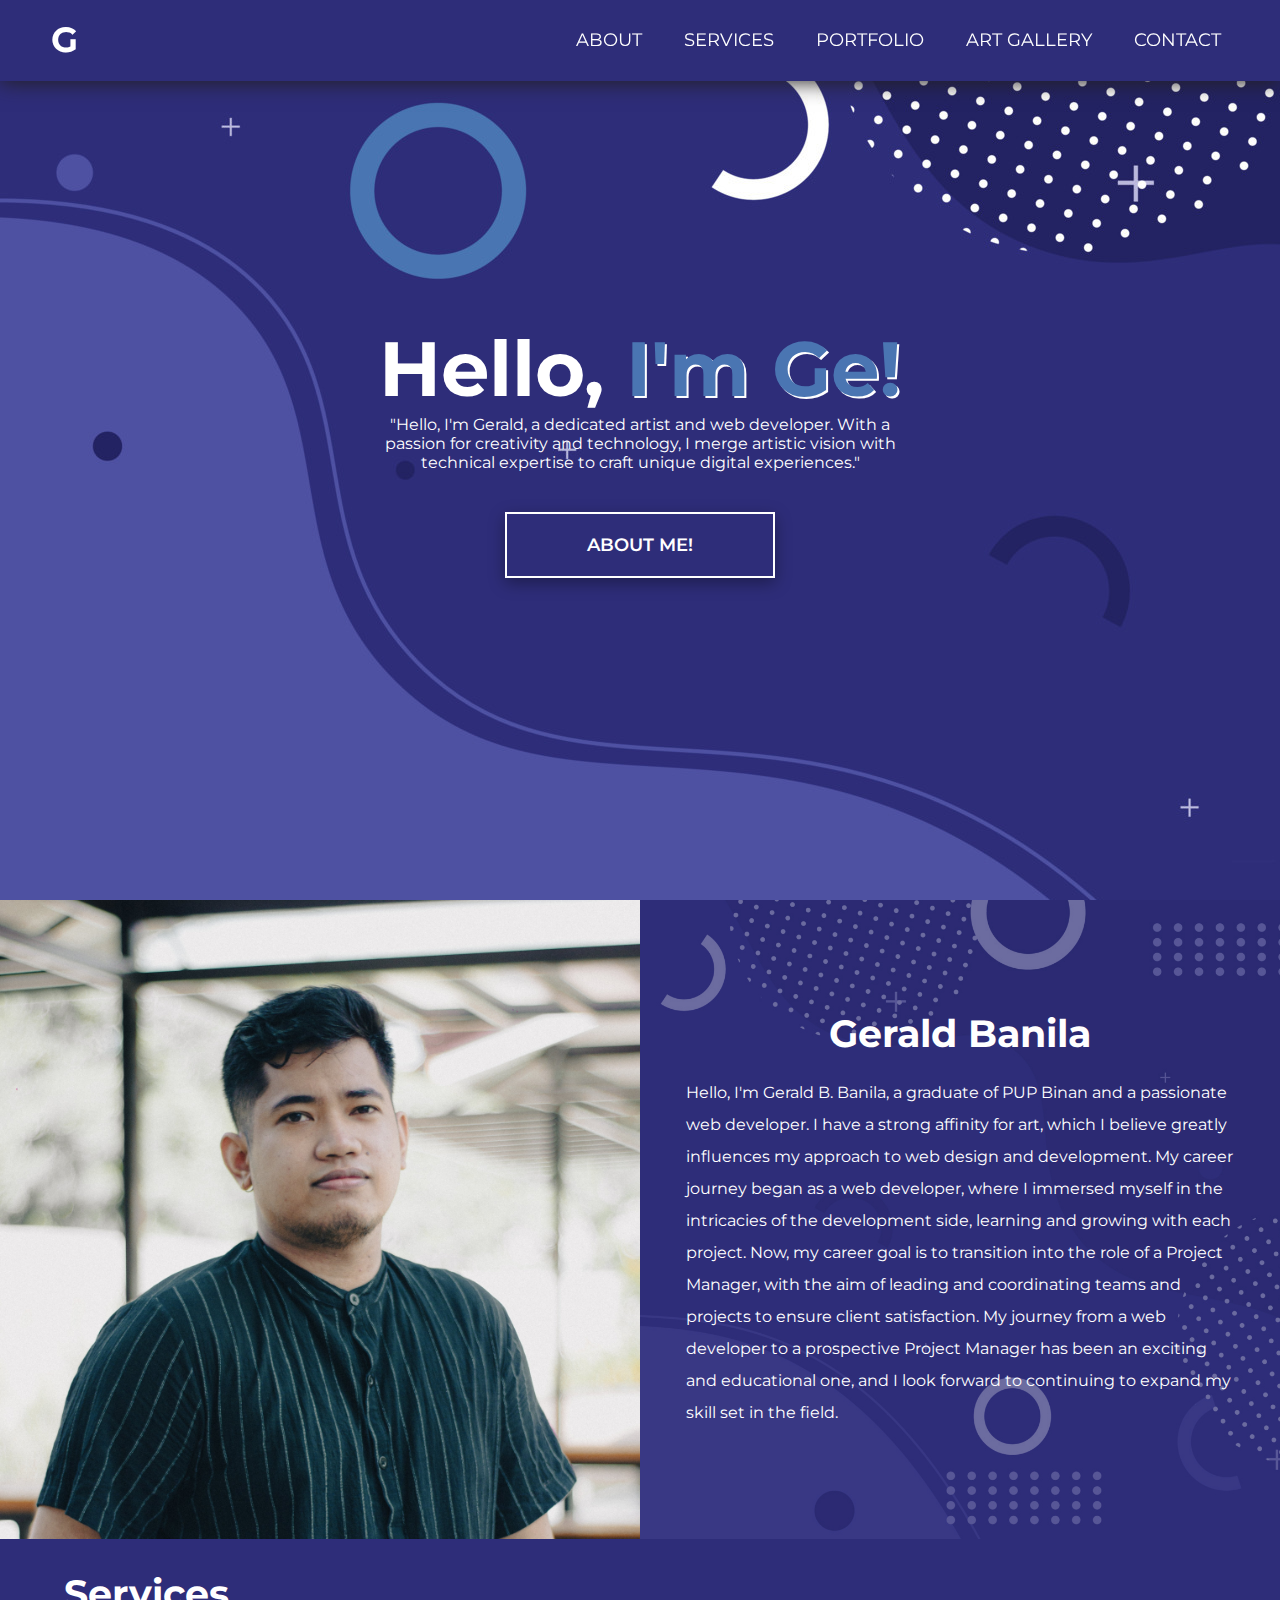
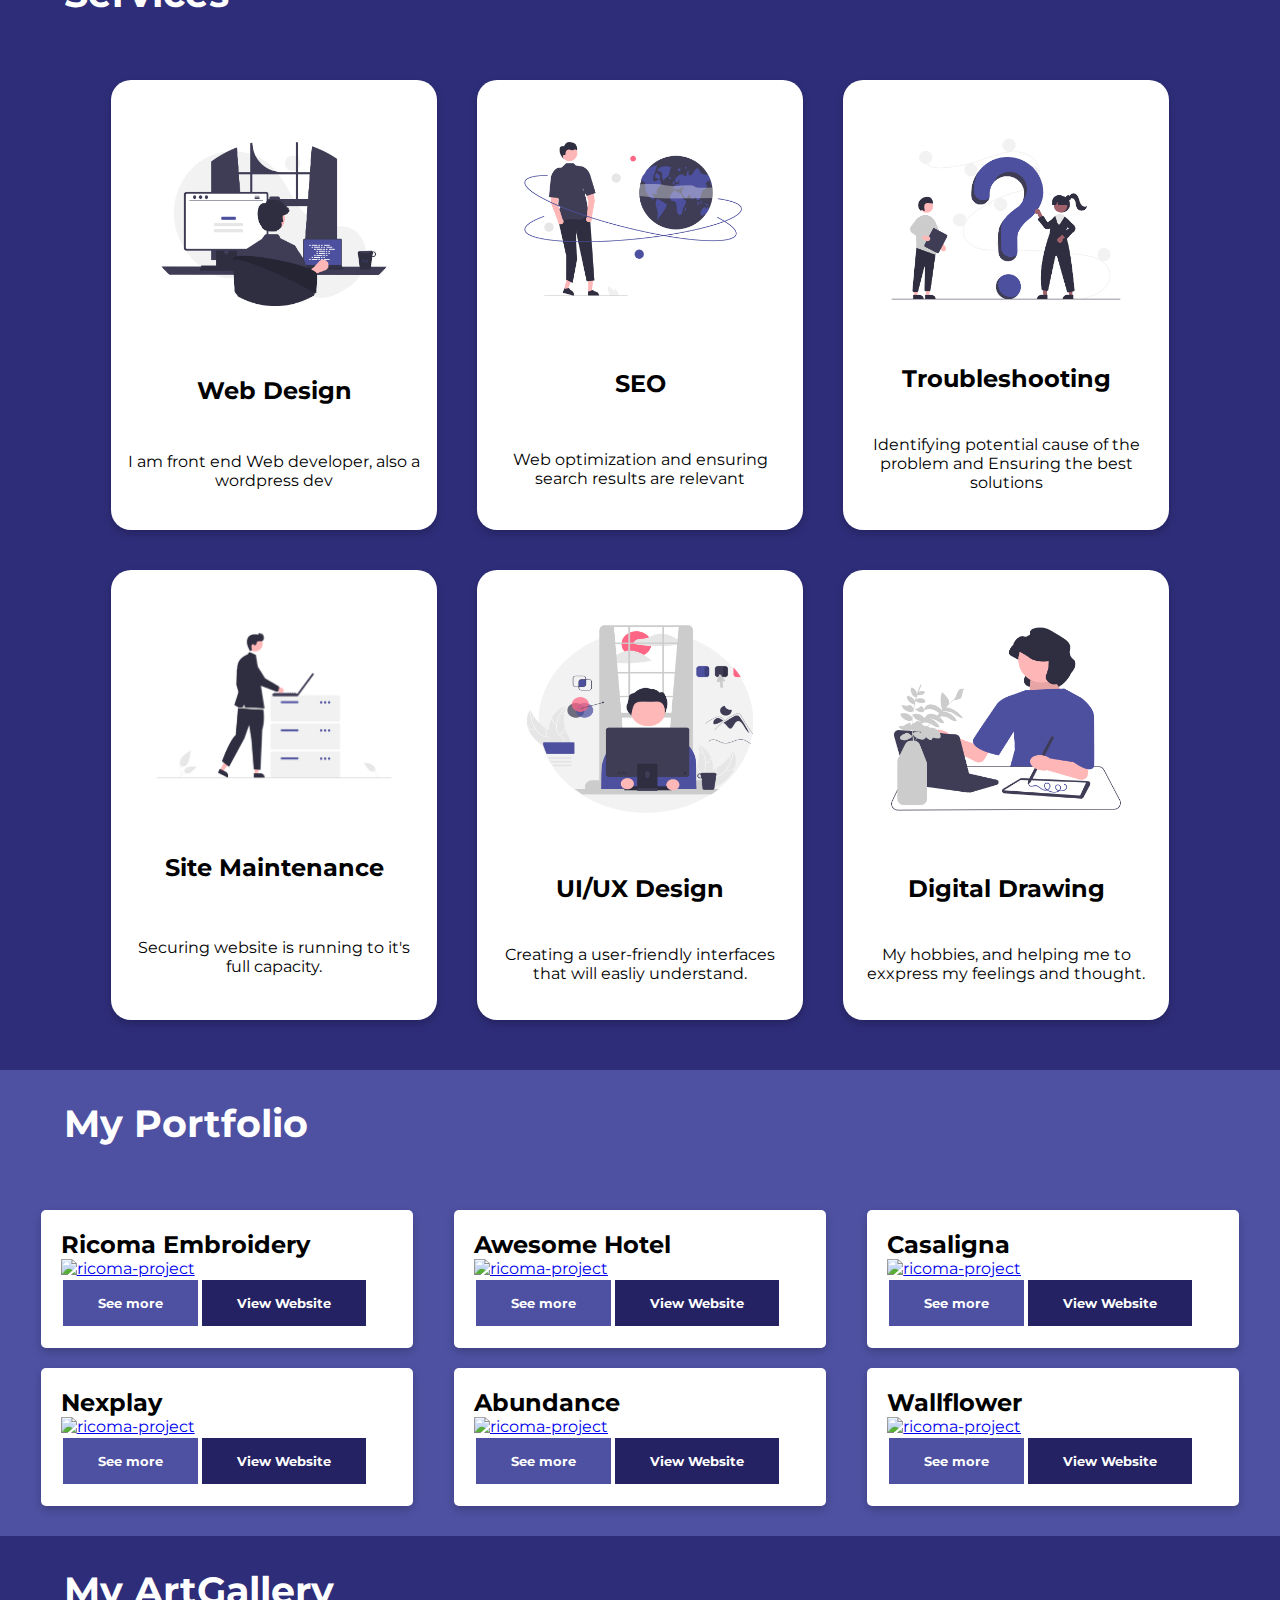
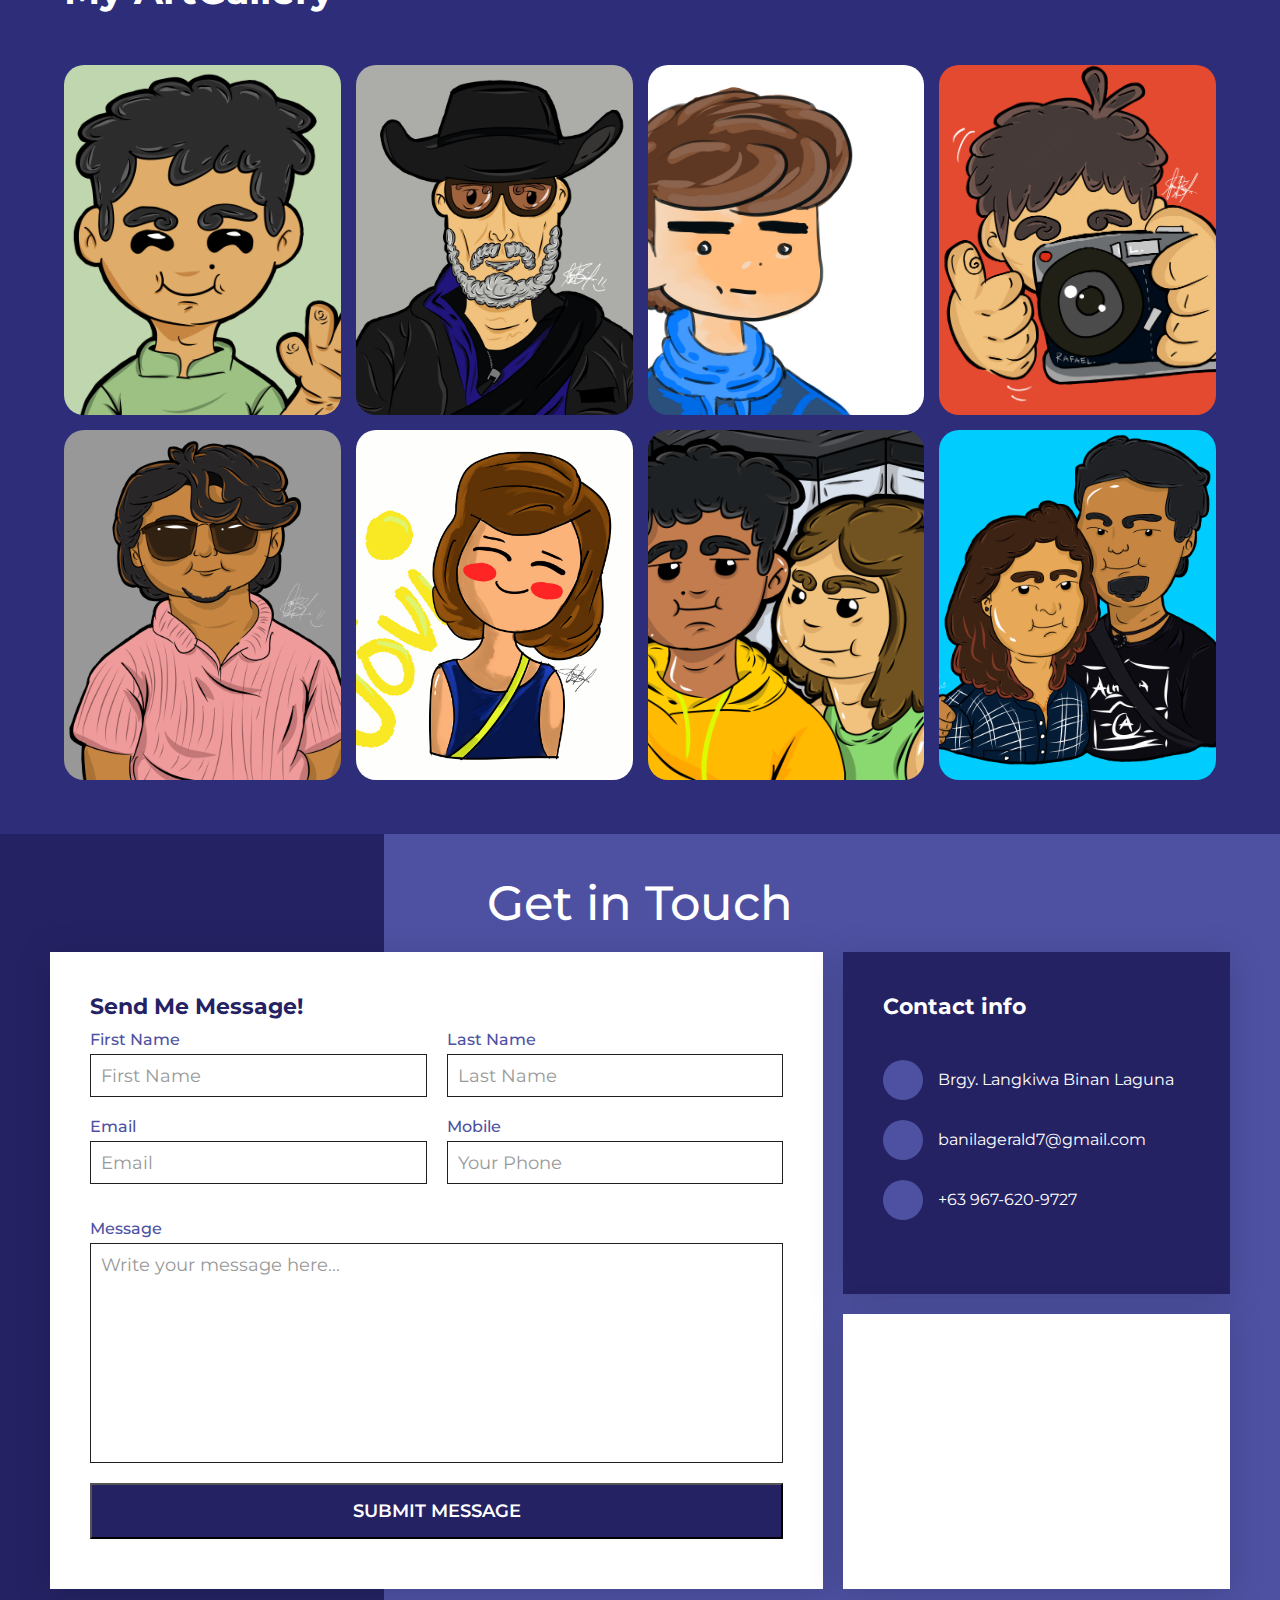
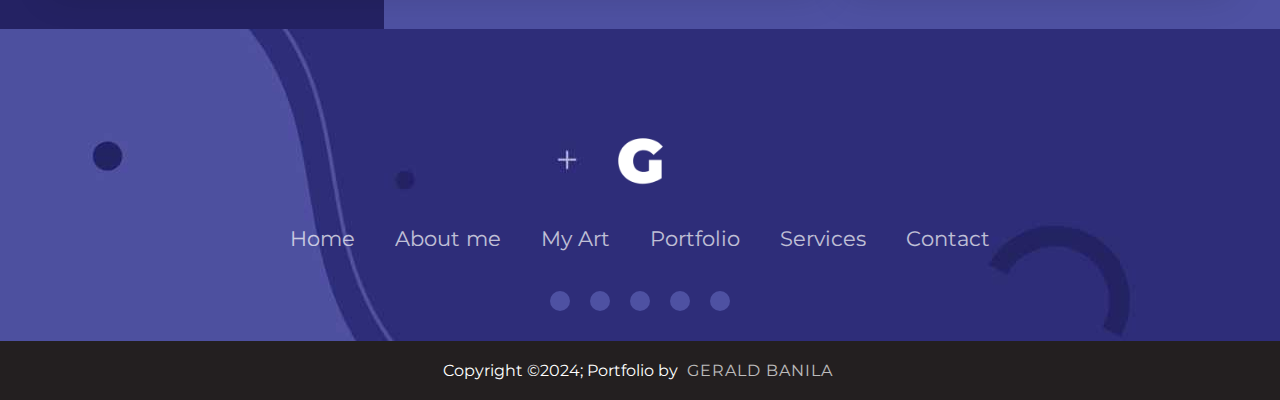
==== index.html @ 966d72ac "Add files via upload" ====
<!DOCTYPE html>
<html lang="en">
<head>
    <meta charset="UTF-8">
    <meta name="viewport" content="width=device-width, initial-scale=1.0">
    <title>GeraldBanila</title>
    <link rel="stylesheet" href="style.css" type="text/css">
    <link rel="icon" href="img/fav-logo.png" type="image/png">
    <link rel="stylesheet" href="https://cdnjs.cloudflare.com/ajax/libs/font-awesome/6.4.2/css/all.min.css" integrity="sha512-z3gLpd7yknf1YoNbCzqRKc4qyor8gaKU1qmn+CShxbuBusANI9QpRohGBreCFkKxLhei6S9CQXFEbbKuqLg0DA==" crossorigin="anonymous" referrerpolicy="no-referrer" />
    <link rel="stylesheet" type="text/css" href="https://cdnjs.cloudflare.com/ajax/libs/slick-carousel/1.8.1/slick.css">
    <script src="https://code.jquery.com/jquery-3.7.0.js"></script>
    <script type="text/javascript" src="https://cdnjs.cloudflare.com/ajax/libs/slick-carousel/1.8.1/slick.min.js"></script>
    <script>
        $(document).ready(function(){
            $('#icon').click(function(){
                $('ul').toggleClass('show');
            });
        });


        $(document).ready(function(){
        $("#linknav a").on("click", function(){
            $("#linknav").toggleClass('show');
            });
        });

    </script>
</head>
<body>
    <script src="script.js"></script> 
    <div class="container">
<!-- Navbar-Section -->

        <!-- <div class="header">
            <a href="index.html" class="logo"><img src="img/loGo-fff.png" alt="G logo"></a>

            <nav class="navbar">
                <a href="#homelink">About</a>
                <a href="#service">Services</a>
                <a href="#myportfolio">Portfolio</a>
                <a href="#artgallery">Art Gallery</a>
                <a href="#contact">Contact</a>
            </nav>
        </div> -->

        <div id="navheaders">
            <nav>
                <label class="logo"> <a href="index.html">G</a></label>

                <ul id="linknav" class="navlink">
                    <li><a class="active" href="#homelink">About</a></li>
                    <li><a href="#service">Services</a></li>
                    <li><a href="#myportfolio">Portfolio</a></li>
                    <li><a href="#artgallery">Art Gallery</a></li>
                    <li><a href="#contact">Contact</a></li>
                </ul>
                <label id="icon">
                    <i class="fas fa-bars"></i>
                </label>
            </nav>
        </div>

<!-- End-Navbar-Section -->

<!-- First-Banner-Section -->
        <div class="sectionhead">
            <h1> Hello, <span style="color: #4a75b2; text-shadow: 2px 2px #ffffff;">I'm Ge!</span></h1>
                    <p>"Hello, I'm Gerald, a dedicated artist and web developer. With a passion for creativity and technology, I merge artistic vision with technical expertise to craft unique digital experiences."</p>
                    
                    <div class="sectionhead-btnsec">
                        <a href="#homelink">
                            <button class="artgal-btn">About Me!</button>
                        </a>
                    </div>
        </div>
<!-- End-Frist-Banner -->

<!-- Second-Banner-About-Me -->

        <div id="homelink" class="secondhead">
            <div class="secondheadpic">
                <img src="img/IMG_2000.jpg" alt="Gerald Pogi" class="hover-image">
            </div>
            <div class="secondheadtext">
                <h2>Gerald Banila</h2>
                <p>Hello, I'm Gerald B. Banila, a graduate of PUP Binan and a passionate web developer. I have a strong affinity for art, which I believe greatly influences my approach to web design and development. My career journey began as a web developer, where I immersed myself in the intricacies of the development side, learning and growing with each project. Now, my career goal is to transition into the role of a Project Manager, with the aim of leading and coordinating teams and projects to ensure client satisfaction. My journey from a web developer to a prospective Project Manager has been an exciting and educational one, and I look forward to continuing to expand my skill set in the field.</p>
            </div>
        </div>

<!-- End-Second-Banner-About-Me -->

<!-- Services-Section -->

<div id="service" class="serv-sec">
    <div class="serv-text">
        <h2>Services</h2>
    </div>
</div>

<div class="service-section">

    <div class="service-row">

        <div class="service-column">
            <div class="service-card">
                <img src="img/webdev.png" alt="">
                <h2>Web Design</h2>
                <p>I am front end Web developer, also a wordpress dev</p>
            </div>
        </div>

        <div class="service-column">
            <div class="service-card">
                <img src="img/SEO.png" alt="">
                <h2>SEO</h2>
                <p>Web optimization and ensuring search results are relevant</p>
            </div>
        </div>

        <div class="service-column">
            <div class="service-card">
                <img src="img/trbsht.png" alt="">
                <h2>Troubleshooting</h2>
                <p>Identifying potential cause of the problem and Ensuring the best solutions</p>
            </div>
        </div>


        <div class="service-column">
            <div class="service-card">
                <img src="img/maintenance.png" alt="">
                <h2>Site Maintenance</h2>
                <p>Securing website is running to it's full capacity.</p>
            </div>
        </div>

        <div class="service-column">
            <div class="service-card">
                <img src="img/UI.jpg" alt="">
                <h2>UI/UX Design</h2>
                <p>Creating a user-friendly interfaces that will easliy understand.</p>
            </div>
        </div>

        <div class="service-column">
            <div class="service-card">
                <img src="img/draw.png" alt="">
                <h2>Digital Drawing</h2>
                <p>My hobbies, and helping me to exxpress my feelings and thought.</p>
            </div>
        </div>


    </div>

    <!-- <div class="service-row">

        <div class="service-column">
            <div class="service-card">
                <img src="img/maintenance.png" alt="">
                <h2>Site Maintenance</h2>
                <p>Lorem ipsum dolor sit amet.</p>
            </div>
        </div>

        <div class="service-column">
            <div class="service-card">
                <img src="img/UI.jpg" alt="">
                <h2>UI/UX Design</h2>
                <p>Lorem ipsum dolor sit amet.</p>
            </div>
        </div>

        <div class="service-column">
            <div class="service-card">
                <img src="img/draw.png" alt="">
                <h2>Digital Drawing</h2>
                <p>Lorem ipsum dolor sit amet.</p>
            </div>
        </div>

    </div> -->

</div>

<!-- End-Services-Section -->

        <div class="portf-sec">
            <div id="myportfolio" class="portf-text" style="margin-bottom: 20px;">
                <h2>My Portfolio</h2>
            </div>
            <!-- <div class="artgal-btnsec">
                <a href="project.html">
                    <button class="artgal-btn" >See more</button>
                </a>
            </div> -->
        </div>

        <div class="port-container">
            <div class="portfolio-item">
                <h2>Ricoma Embroidery</h2>
                <p>Ricoma Embroidery Philippines offers high-quality embroidery machines for businesses and individuals. They provide comprehensive training and excellent customer support, making it easy for users to start and excel in embroidery. Their products are designed to be user-friendly and affordable, ensuring superior results.</p>
    
                    <div class="project-page">
                        <div class="col-proj">
                            <a href="https://ricomaembroidery.com.ph/" target="_blank">
                                <img src="img/ricoma.png" alt="ricoma-project">
                            </a>
                        </div>
                        <div class="col-text">
                            <div class="portfolio-icon">
                                <i class="fa-brands fa-wordpress"><span> :Wordpress CMS</span></i>
                                <i class="fa-regular fa-file-code"><span> :Divi Builder</span></i>
                                <i class="fa-solid fa-laptop-code"><span style="font-weight: normal;"> :PHP </span></i>
                                <i class="fa-regular fa-calendar"><span> :2023</span></i>
                                <i class="fa-regular fa-building"><span> :Carl Ocab Digital Marketing</span></i>
                            </div>
    
                            <div class="prj-section">
                                <button class="prtf-btn" >See more</button>
                                <a href="https://ricomaembroidery.com.ph/" target="_blank"><button class="prtf-btn vw-web" >View Website</button></a>
                            </div>
    
                        </div>
                    </div>
            </div>
    
            <div class="popup" id="popup">
                <div class="popup-content">
                    <span class="close-popup" id="close-popup">&times;</span>
                    <h2 id="popup-title"></h2>
                    <p id="popup-description"></p>
                    <div id="popup-icons" class="portfolio-icon"></div>
                </div>
            </div>
    
            <div class="portfolio-item">
                <h2>Awesome Hotel</h2>
                <p>Awesome Hotel is a 4-star beachfront resort in San Juan, La Union. It offers modern accommodations, stunning ocean views, and world-class amenities. Guests can enjoy a range of activities including beach volleyball, in-room massages, and dining at the hotel's restaurant and cafe. With exceptional customer service, clean facilities, and a relaxing atmosphere, it is perfect for romantic getaways, family vacations, and solo retreats.</p>
    
                <div class="project-page">
                    <div class="col-proj">
                        <a href="https://awesomehotel.com/" target="_blank">
                            <img src="img/Awesome.png" alt="ricoma-project">
                        </a>
                    </div>
                    <div class="col-text">
                        <div class="portfolio-icon">
                            <i class="fa-brands fa-wordpress"><span> :Wordpress CMS</span></i>
                            <i class="fa-regular fa-file-code"><span> :Divi Builder</span></i>
                            <i class="fa-solid fa-laptop-code"><span style="font-weight: normal;"> :PHP </span></i>
                            <i class="fa-regular fa-calendar"><span> :2023</span></i>
                            <i class="fa-regular fa-building"><span> :Carl Ocab Digital Marketing</span></i>
                        </div>
    
                        <div class="prj-section">
                            <button class="prtf-btn" >See more</button>
                            <a href="https://awesomehotel.com/" target="_blank"><button class="prtf-btn vw-web" >View Website</button></a>
                        </div>
    
                    </div>
                </div>
    
            </div>
    
            <div class="portfolio-item">
                <h2>Casaligna</h2>
                <p>Casa Ligna is an online furniture store that offers a curated selection of high-quality, handcrafted furniture pieces. The company focuses on exceptional craftsmanship and design, providing customers with beautifully designed items that enhance any living space.</p>
    
                <div class="project-page">
                    <div class="col-proj">
                        <a href="https://casaligna.com/" target="_blank">
                            <img src="img/casa.png" alt="ricoma-project">
                        </a>
                    </div>
                    <div class="col-text">
                        <div class="portfolio-icon">
                            <i class="fa-brands fa-wordpress"><span> :Wordpress CMS</span></i>
                            <i class="fa-regular fa-file-code"><span> :Divi Builder</span></i>
                            <i class="fa-solid fa-laptop-code"><span style="font-weight: normal;"> :PHP </span></i>
                            <i class="fa-regular fa-calendar"><span> :2023</span></i>
                            <i class="fa-regular fa-building"><span> :Carl Ocab Digital Marketing</span></i>
                        </div>
    
                        <div class="prj-section">
                            <button class="prtf-btn" >See more</button>
                            <a href="https://casaligna.com/" target="_blank"><button class="prtf-btn vw-web" >View Website</button></a>
                        </div>
    
                    </div>
                </div>
    
            </div>
    
            <div class="portfolio-item">
                <h2>Nexplay</h2>
                <p>Nexplay is a leading entertainment company specializing in influencer marketing, content creation, and esports. The platform connects brands with top-tier esports teams and gaming influencers to create engaging and innovative marketing campaigns. Nexplay offers a variety of solutions, including managed influencer marketing, a tech-driven influencer platform called Kol-lab, esports management, and content production services.</p>
    
                <div class="project-page">
                    <div class="col-proj">
                        <a href="https://nexplay.gg/" target="_blank">
                            <img src="img/nexplay.png" alt="ricoma-project">
                        </a>
                    </div>
                    <div class="col-text">
                        <div class="portfolio-icon">
                            <i class="fa-brands fa-wordpress"><span> :Wordpress CMS</span></i>
                            <i class="fa-regular fa-file-code"><span> :Divi Builder</span></i>
                            <i class="fa-solid fa-laptop-code"><span style="font-weight: normal;"> :PHP </span></i>
                            <i class="fa-regular fa-calendar"><span> :2023</span></i>
                            <i class="fa-regular fa-building"><span> :Carl Ocab Digital Marketing</span></i>
                        </div>
    
                        <div class="prj-section">
                            <button class="prtf-btn" >See more</button>
                            <a href="https://nexplay.gg/" target="_blank"><button class="prtf-btn vw-web" >View Website</button></a>
                        </div>
    
                    </div>
                </div>
    
            </div>
    
            <div class="portfolio-item">
                <h2>Abundance</h2>
                <p>Abundance NZ is a financial consulting website that helps individuals discover their deeper motivations and align their financial goals accordingly. The site offers various programs and personalized consultations to elevate financial success by uncovering each client's unique purpose. They provide tools and strategies for personal finance, goal planning, and accountability to foster long-term financial health and empowerment.</p>
    
                <div class="project-page">
                    <div class="col-proj">
                        <a href="https://abundancenz.co/" target="_blank">
                            <img src="img/Abundance.png" alt="ricoma-project">
                        </a>
                    </div>
                    <div class="col-text">
                        <div class="portfolio-icon">
                            <i class="fa-brands fa-wordpress"><span> :Wordpress CMS</span></i>
                            <i class="fa-regular fa-file-code"><span> :Divi Builder</span></i>
                            <i class="fa-solid fa-laptop-code"><span style="font-weight: normal;"> :PHP </span></i>
                            <i class="fa-regular fa-calendar"><span> :2024</span></i>
                            <i class="fa-regular fa-building"><span> :Social By Ceb</span></i>
                        </div>
    
                        <div class="prj-section">
                            <button class="prtf-btn" >See more</button>
                            <a href="https://abundancenz.co/" target="_blank"><button class="prtf-btn vw-web" >View Website</button></a>
                        </div>
    
                    </div>
                </div>
    
            </div>
    
            <div class="portfolio-item">
                <h2>Wallflower</h2>
                <p>wflower.co is an online flower shop that offers a variety of fresh, preserved, and dried flower arrangements for various occasions. They provide same-day delivery services in Singapore and specialize in custom floral designs, gift hampers, and unique bouquets.</p>
    
                <div class="project-page">
                    <div class="col-proj">
                        <a href="https://wflower.co/" target="_blank">
                            <img src="img/wflower.png" alt="ricoma-project">
                        </a>
                    </div>
                    <div class="col-text">
                        <div class="portfolio-icon">
                            <i class="fa-brands fa-wordpress"><span> :Wordpress CMS</span></i>
                            <i class="fa-regular fa-file-code"><span> :Divi Builder</span></i>
                            <i class="fa-solid fa-laptop-code"><span style="font-weight: normal;"> :PHP </span></i>
                            <i class="fa-regular fa-calendar"><span> :2024</span></i>
                            <i class="fa-regular fa-building"><span> :Social By Ceb</span></i>
                        </div>
    
                        <div class="prj-section">
                            <button class="prtf-btn" >See more</button>
                            <a href="https://wflower.co/" target="_blank"><button class="prtf-btn vw-web" >View Website</button></a>
                        </div>
    
                    </div>
                </div>
    
            </div>
        </div>
        <!-- <div class="portfolio-sec">
            <div class="row-firstproj">
                <div class="column-proj">
                    <a href="#">
                        <img src="img/ricoma.png" alt="ricoma-project">
                    </a>
                </div>
                <div class="column-text">
                    <h2>Ricoma</h2>
                    <p>
                        The website "Ricoma Embroidery" represents my initial project, functioning as an informative business website. Its main purpose is to display a range of embroidery machines and related products. Additionally, it offers informative content related to embroidery techniques, trends, and industry insights.
                    </p>
                    
                    <div class="project-icon">
                        <i class="fa-brands fa-wordpress"><span> :Wordpress CMS</span></i>
                        <i class="fa-solid fa-asterisk"><span> :Divi Builder</span></i>
                        <i class="fa-solid fa-database"><span> :PHP</span></i>
                        <i class="fa-solid fa-calendar-days"><span> :2023</span></i>
                    </div>

                    <div class="prj-section">
                        <a href="#">
                            <button class="prj-btn" >See more</button>
                        </a>
                    </div>

                </div>
            </div>

            <div class="row-firstproj">
                <div class="column-proj">
                    <a href="#">
                        <img src="img/barosa.png" alt="ricoma-project">
                    </a>
                </div>
                <div class="column-text">
                    <h2>Barossa</h2>
                    <p>Lorem ipsum dolor, sit amet consectetur adipisicing elit. Quo eius magni delectus? Facilis, commodi quibusdam vitae id natus provident nostrum voluptates explicabo fuga, adipisci doloremque! Nostrum provident eum vero accusantium ea itaque quam modi debitis. Unde, laborum dolorem. Delectus quod et eveniet beatae accusamus dolores provident non a illum consectetur.</p>

                    <div class="project-icon">
                        <i class="fa-brands fa-wordpress"><span> :Wordpress CMS</span></i>
                        <i class="fa-solid fa-asterisk"><span> :Divi Builder</span></i>
                        <i class="fa-solid fa-database"><span> :PHP</span></i>
                        <i class="fa-solid fa-calendar-days"><span> :2023</span></i>
                    </div>

                    <div class="prj-section">
                        <a href="#">
                            <button class="prj-btn" >See more</button>
                        </a>
                    </div>

                </div>
            </div>

            <div class="row-firstproj">
                <div class="column-proj">
                    <a href="#">
                        <img src="img/vbc.png" alt="ricoma-project">
                    </a>
                </div>
                <div class="column-text">
                    <h2>Vitamin Beverage Concept</h2>
                    <p>Lorem, ipsum dolor sit amet consectetur adipisicing elit. Accusantium distinctio placeat excepturi labore, vitae aliquam quasi explicabo provident eum alias, suscipit ullam neque unde nam maiores, beatae repellat facilis sit!</p>

                    <div class="project-icon">
                        <i class="fa-brands fa-wordpress"><span> :Wordpress CMS</span></i>
                        <i class="fa-solid fa-asterisk"><span> :Divi Builder</span></i>
                        <i class="fa-solid fa-database"><span> :PHP</span></i>
                        <i class="fa-solid fa-calendar-days"><span> :2023</span></i>
                    </div>

                    <div class="prj-section">
                        <a href="#">
                            <button class="prj-btn" >See more</button>
                        </a>
                    </div>

                </div>
            </div>

        </div> -->


        <div class="artgal-sec">
            <div id="artgallery" class="artgal-text">
                <h2>My ArtGallery</h2>
            </div>
            <!-- <div class="artgal-btnsec">
                <a href="#">
                    <button class="artgal-btn" >See more</button>
                </a>
            </div> -->
        </div>

        <div class="col-lg-6">
            <!-- ??????? how do i create the grid -->
            
                <div
                  class="imgcollage"
                  style="background-image: url(img/Gerald.png)"
                ></div>
                <div
                  class="imgcollage"
                  style="background-image: url(img/JDM.png)"
                ></div>
                <div
                  class="imgcollage"
                  style="background-image: url(img/ge.jpg)"
                ></div>
                <div
                  class="imgcollage"
                  style="background-image: url(img/Rafael.png)"
                ></div>
                <div
                class="imgcollage"
                style="background-image: url(img/KuyaAlex.png)"
                ></div>
                <div
                class="imgcollage"
                style="background-image: url(img/Jovi.jpg)"
                ></div>
                <div
                class="imgcollage"
                style="background-image: url(img/LaaabV1.png)"
                ></div>
                <div
                class="imgcollage"
                style="background-image: url(img/ChabertV1.png)"
                ></div>
                <div
                class="imgcollage"
                style="background-image: url(img/Cordyceps.png)"
                ></div>
                <div
                class="imgcollage"
                style="background-image: url(img/hiker.jpg)"
                ></div>
                <div
                class="imgcollage"
                style="background-image: url(img/MILO.png)"
                ></div>
                <div
                class="imgcollage"
                style="background-image: url(img/buyet.png)"
                ></div>
            
        </div>

        <!-- <div class="portfolio-section">
            <div class="portfolio-wrap">
                <a href="#">
                    <img src="img/ricoma.png" alt="ricoma-project">
                </a>
            </div>
            <div class="portfolio-description">
                <h2>Ricoma</h2>
                <p>Lorem, ipsum dolor sit amet consectetur adipisicing elit. Accusantium distinctio placeat excepturi labore, vitae aliquam quasi explicabo provident eum alias, suscipit ullam neque unde nam maiores, beatae repellat facilis sit!</p>
            </div>
            <div id="barossa" class="portfolio-wrap">
                <a href="#">
                    <img src="img/barosa.png" alt="ricoma-project">
                </a>
            </div>
            <div id="barossatxt" class="portfolio-description">
                <h2>Barossa</h2>
                <p>Lorem, ipsum dolor sit amet consectetur adipisicing elit. Accusantium distinctio placeat excepturi labore, vitae aliquam quasi explicabo provident eum alias, suscipit ullam neque unde nam maiores, beatae repellat facilis sit!</p>
            </div>
            <div class="portfolio-wrap">
                <a href="#">
                    <img src="img/vbc.png" alt="ricoma-project">
                </a>
            </div>
            <div class="portfolio-description">
                <h2>Vitamin Beverage Concept</h2>
                <p>Lorem, ipsum dolor sit amet consectetur adipisicing elit. Accusantium distinctio placeat excepturi labore, vitae aliquam quasi explicabo provident eum alias, suscipit ullam neque unde nam maiores, beatae repellat facilis sit!</p>
            </div>
        </div> -->

<!-- Contact-Section -->


<div id="contact" class="contact-section">
    <div class="contact-text">
        <h2>Get in Touch</h2>
    </div>
    <div class="contact-box">
        <div class="contact box">
            <h2>Send Me Message!</h2>
            <form action="https://formspree.io/f/myyrrwbl" method="POST">
                <div class="formBox">
                    <div class="row50">
                        <div class="inputBox">
                            <span>First Name</span>
                            <input type="text" name="firstName" placeholder="First Name" required>
                        </div>
                        <div class="inputBox">
                            <span>Last Name</span>
                            <input type="text" name="lastName" placeholder="Last Name">
                        </div>
                    </div>
        
                    <div class="row50">
                        <div class="inputBox">
                            <span>Email</span>
                            <input type="email" name="email" placeholder="Email" required>
                        </div>
                        <div class="inputBox">
                            <span>Mobile</span>
                            <input type="tel" name="mobile" id="mobile" placeholder="Your Phone" required>
                            <span class="error-message" id="mobile-error" style="color: red;"></span>
                        </div>
                    </div>
        
                    <div class="row100">
                        <div class="inputBox">
                            <span>Message</span>
                            <textarea name="message" placeholder="Write your message here..."></textarea>
                        </div>
                    </div>
        
                    <div class="row100">
                        <div class="inputBox">
                            <!-- <input type="submit" value="Send"> -->
                            <button type="submit" value="send">Submit Message</button>
                        </div>
                    </div>
        
                </div>
            </form>
        
            <div id="thankYouMessage" style="display: none;">
                Thank you for submitting the form!
            </div>
        
            <script src="your-script.js"></script>
        </div>

        <div class="contact info">
            <h2>Contact info</h2>
            <div class="infoBox">
                <div>
                    <span><i class="fa-solid fa-location-arrow"></i></span>
                    <p>Brgy. Langkiwa Binan Laguna</p>
                </div>
                <div>
                    <span><i class="fa-solid fa-envelope"></i></span>
                    <a href="mailto:banilagerald@gmail.com">banilagerald7@gmail.com</a>
                </div>
                <div>
                    <span><i class="fa-solid fa-phone"></i></span>
                    <a href="tel:+63967-620-9727">+63 967-620-9727</a>
                </div>
            </div>
        </div>

        <div class="contact map">
            <iframe src="https://www.google.com/maps/embed?pb=!1m18!1m12!1m3!1d15464.988401066094!2d121.05202345833771!3d14.297070478463835!2m3!1f0!2f0!3f0!3m2!1i1024!2i768!4f13.1!3m3!1m2!1s0x3397d7998cec8699%3A0x1dd88a1f63af734d!2sLangkiwa%2C%20Bi%C3%B1an%2C%20Laguna!5e0!3m2!1sen!2sph!4v1692194038558!5m2!1sen!2sph" style="border:0;" allowfullscreen="" loading="lazy" referrerpolicy="no-referrer-when-downgrade"></iframe>
        </div>
    </div>
</div>


<!-- End-Contact-Section -->


        <footer>
            <div class="footer-container">
                <div class="img-footer">
                    <a href="index.html" class="logo"><img src="img/loGo-fff.png" alt="G logo"></a>
                </div>
                <div class="footernav">
                    <ul>
                        <li><a href="index.html">Home</a></li>
                        <li><a href="#homelink">About me</a></li>
                        <li><a href="#artgallery">My Art</a></li>
                        <li><a href="#myportfolio">Portfolio</a></li>
                        <li><a href="#service">Services</a></li>
                        <li><a href="#contact">Contact</a></li>
                    </ul>
                </div>
                <div class="socialicons">
                    <a href="https://www.facebook.com/banila.gerald" target="_blank"><i class="fa-brands fa-facebook"></i></a>
                    <a href="https://www.instagram.com/banilagerald/" target="_blank"><i class="fa-brands fa-instagram"></i></a>
                    <a href="tel:+639082616057"><i class="fa-brands fa-viber"></i></a>
                    <a href="mailto:banilagerald7@gmail.com"><i class="fa-solid fa-envelope"></i></a>
                    <a href="https://www.linkedin.com/in/gerald-banila-6979b71b5/" target="_blank"><i class="fa-brands fa-linkedin"></i></a>
                </div>
            </div>
            <div class="footerbottom">
                <p>Copyright &copy;2024; Portfolio by <span class="designer">Gerald Banila</span></p>
            </div>
        </footer>

    </div>
</body>
<script>
    document.addEventListener ('scroll', () => {
        const header = document.querySelector('.header');

        if (window.scrollY > 0) {
            header.classList.add('scrolled');
        } else {
            header.classList.remove('scrolled');
        }
    })


    document.addEventListener('DOMContentLoaded', function() {
    const form = document.getElementById('contactForm');
    const thankYouMessage = document.getElementById('thankYouMessage');
    const mobileInput = document.getElementById('mobile');
    const mobileError = document.getElementById('mobile-error');

    form.addEventListener('submit', function(event) {
        event.preventDefault(); // Prevent the form from submitting in the default way
        
        // Validate the mobile input to allow only numbers
        const mobileValue = mobileInput.value.trim();
        if (!/^\d+$/.test(mobileValue)) {
            mobileError.textContent = 'Mobile number must contain only digits.';
            mobileInput.focus();
        } else {
            mobileError.textContent = ''; // Clear any previous error message
            // You can add code here to send the form data to your server using AJAX

            // Display the thank you message and hide the form
            form.style.display = 'none';
            thankYouMessage.style.display = 'block';
        }
    });
});

const prtfBtns = document.querySelectorAll('.prtf-btn');
    const popup = document.getElementById('popup');
    const closePopup = document.getElementById('close-popup');
    const popupTitle = document.getElementById('popup-title');
    const popupDescription = document.getElementById('popup-description');
    const popupIcons = document.getElementById('popup-icons');

    prtfBtns.forEach((btn, index) => {
        btn.addEventListener('click', () => {
            const portfolioItem = btn.closest('.portfolio-item');
            const h2 = portfolioItem.querySelector('h2');
            const p = portfolioItem.querySelector('p');
            const icons = portfolioItem.querySelector('.portfolio-icon');

            popupTitle.textContent = h2.textContent;
            popupDescription.textContent = p.textContent;
            popupIcons.innerHTML = icons.innerHTML;
            popup.style.display = 'block';
        });
    });

    closePopup.addEventListener('click', () => {
        popup.style.display = 'none';
    });

        // This function clears all the input fields when the page is loaded
        function clearInputFields() {
            // Get all input and textarea elements in the form
            var inputs = document.querySelectorAll("form input, form textarea");
            
            // Iterate over each element and clear its value
            inputs.forEach(function(input) {
                input.value = "";
            });
        }
</script>
</html>
---- style.css ----
@import url('https://fonts.googleapis.com/css2?family=Montserrat:ital,wght@0,100;0,400;0,600;0,700;0,800;0,900;1,500;1,600;1,700;1,800;1,900&display=swap');

html {
    scroll-behavior: smooth;
    /*Adds smooth scrolling instead of snapping to element*/
  }

* {
    margin: 0;
    padding: 0;
    box-sizing: border-box;
    font-family: 'Montserrat', sans-serif;
}

body {
    min-height: 100vh;
    background-size: cover;
    background-position: center;
}

/*-------------------------------Header-Section-----------------------------------*/

.header {
    position: sticky;
    top: 0;
    left: 0;
    width: 100%;
    padding: 5px 100px;
    background: #2e2d79;
    display: flex;
    justify-content: space-between;
    align-items: center;
    z-index: 100;
    box-shadow: 0 1px 20px #231f20;
    transition: background-color 0.4s ease-in-out;
}

.header.scrolled {
    background-color: rgb(46, 45, 121, 0.7);
}

.logo {
    font-size: 20px;
    color: white;
    text-decoration: none;
    font-weight: 700;
}

.logo img {
    width: 5vw;
}

.navbar a {
    position: relative;
    font-size: 18px;
    color: white;
    font-weight: 500;
    text-decoration: none;
    margin-left: 40px;
    transition: color 0.4s ease-in-out;
    font-weight: 800;
}

.header.scrolled a{
    color: #fff;
    font-weight: 800;
}

.navbar a::before {
    content: "";
    position: absolute;
    top: 100%;
    left: 0;
    width: 0;
    height: 2px;
    background: #a42525;
    transition: .3s;
}

.navbar a:hover::before {
    width: 100%;
}

&.solid-nav {
    background-color: transparent;
    transition: background-color 0.2s linear;
}

/*New Head*/
nav {
  position: fixed;
  top: 0;
  left: 0;
  width: 100%;
  background: #2e2d79;
  z-index: 100;
  box-shadow: 0 1px 20px #231f20;
  transition: background-color 0.4s ease-in-out;
}

.nav.scrolled {
  background-color: rgb(46, 45, 121, 0.7);
}

label.logo a{
  font-size: 35px;
  font-weight: bold;
  color: #fff;
  padding: 0 50px;
  line-height: 80px;
}

nav ul {
  float: right;
  margin-right: 40px;
}

nav li {
  display: inline-block;
  margin: 0 8px;
  line-height: 80px;
}

nav a {
  color: #fff;
  font-size: 18px;
  text-transform: uppercase;
  border: 1px solid transparent;
  padding: 7px 10px;
  border-radius: 3px;
  text-decoration: none;
}

.navlink a:hover {
  border-bottom: 2px solid #a42525;
  transition: .5s;
}

nav #icon {
  color: #fff;
  font-size: 30px;
  line-height: 80px;
  float: right;
  margin-right: 40px;
  cursor: pointer;
  display: none;
}

@media (max-width: 1048px) {
  label.logo {
    font-size: 32px;
    padding-left: 60px;
  }
  nav ul {
    margin-right: 20px;
  }
  nav a {
    font-size: 17px;
  }
}

@media (max-width: 909px) {
  nav #icon {
    display: block;
  }

  nav ul{
    position: fixed;
    width: 100%;
    height: 100vh;
    background: #2e2d79;
    top: 80px;
    left: -100%;
    text-align: center;
    transition: all .5s;
    overflow-y: hidden;
  }

  nav li {
    display: block;
    margin: 50px 0;
    line-height: 30px;
  }

  nav a {
    font-size: 20px;
  }

  a.active a:hover {
    border: none;
    color: #a42525;
  }

  nav ul.show {
    left: 0;
  }

  label.logo a{
    padding: 0px 0px;
  }
}

@media (max-width: 767px) {
  .logo img {
    width: 15vw;
  }
}

/*-------------------------------End-Header-Section-----------------------------------*/


/*-------------------------------1st-Header-Banner-Section-----------------------------------*/

.sectionhead {
    background: url(img/bg.jpg);
    height: 100vh;
    width: 100%;
    display: flex;
    flex-direction: column;
    justify-content: center;
    align-items: center;
}

.sectionhead h1 {
    font-size: 6vw;
    color: #fff;
    cursor: zoom-in;
}

.sectionhead p {
    color: #fff;
    font-size: 16px;
    text-align: center;
    width: 40%;
}

.sectionhead h1:hover {
    transform: scale(1.5);
  }
  .sectionhead h1 {
    transition: transform 0.6s ease-in-out;
  }

  /* .section-metadata, .sectionhead h1:hover+p {
    transform: translateY(20px);
  }
  
  .sectionhead .section-metadata p {
    text-align: center;
    transition: 300ms ease all;
  } */

.sectionhead h1:hover+p {
    transform: translateY(20px);
}

.sectionhead p {
    transition: 300ms ease all;
}

.sectionhead-btnsec {
  margin-top: 40px;
}

button.artgal-btn {
  padding: 20px 80px;
}

button.artgal-btn {
  font-size: 18px !important;
  text-transform: uppercase;
  font-weight: 600;
  cursor: pointer;
  box-shadow: rgba(0, 0, 0, 0.35) 0px 5px 15px;
  background: transparent;
  border: solid 2px #ffffff;
  color: #ffffff;
}

button.artgal-btn:hover {
  background: #ffffff !important;
  color: #242263;
}

/*** Responsive Styles Smartphone Only ***/
@media all and (max-width: 767px) {
  .sectionhead p {
    width: 80%;
  }

  .sectionhead h1 {
    font-size: 10vw !important;
  }

  button.artgal-btn {
    font-size: 18px !important;
    text-transform: uppercase;
    font-weight: 600;
    cursor: pointer;
    box-shadow: rgba(0, 0, 0, 0.35) 0px 5px 15px;
    background: transparent;
    border: solid 2px #ffffff;
    color: #ffffff;
  }
  
  button.artgal-btn:hover {
    background: #ffffff;
    color: #242263;
  }
}

@media all and (max-width: 480px) {
  .sectionhead h1 {
    width: 60%;
    font-size: 16vw !important;
    text-align: center !important;
    line-height: .9em;
}

.sectionhead h1:hover {
    transform: scale(1.4) !important;
}

.sectionhead p {
    margin-top: 30px !important;
}
}

/*-------------------------------End-1st-Header-Banner-Section-----------------------------------*/

/*-------------------------------About-Homepage-Section-----------------------------------*/

.secondhead {
    background-color: #fff;
    display: flex;
    flex-wrap: nowrap;
    margin-bottom: 0;
}

.secondheadpic img {
    width: 100%;
    height: 100%;
}

.secondheadpic {
    width: 50%;
}

.secondheadtext {
    width: 50%;
    background: url(img/bg2.jpg);
    background-repeat: no-repeat;
    background-position: 88% 80%;
    -webkit-background-size: cover;
    padding: 2vw;
    display: flex;
    flex-direction: column;
    justify-content: center;
    align-items: center;
}

.secondheadtext h2 {
    font-size: 3vw;
    display: flex;
    justify-content: center;
    align-items: center;
    color: #fff;
    margin-bottom: 20px;
}

.secondheadtext p {
    padding: 0 20px;
    color: #fff;
    line-height: 2em;
}

@media (max-width: 991px) {
  div#homelink {
    flex-direction: column;
}

.secondheadpic {
    width: 100%;
}

.secondheadtext {
    width: 100%;
    height: 100vh;
}

}

.secondheadpic .hover-image {
  transition: ease all 300ms; /* Smooth transition effect */
}

.secondheadpic:hover .hover-image {
  content: url('img/Hover-img.jpg'); /* Replace with the path to the second image */
  transition: ease all 300ms; /* Smooth transition effect */
}

/*** Responsive Styles Smartphone Only ***/
@media all and (max-width: 767px) {
  .secondheadtext h2 {
    font-size: 25px;
    padding-top: 20px;
  }
}

/*------------------------------End-About-Homepage-Section-----------------------------------*/

/*------------------------------Service-Homepage-Section-----------------------------------*/

/* Float four columns side by side */

.serv-sec {
    display: flex;
    justify-content: space-between;
    margin-top: 0;
    padding-top: 2vh;
    background-color: #2e2d79;
}

.serv-text h2 {
    font-size: 3vw;
    padding: 1vw 5vw;
    color: #fff;
}

.service-section {
    padding: 30px;
    background: #2e2d79;
}

.service-column {
    float: left;
    width: 30%;
    padding: 0 10px;
  }
  
  /* Remove extra left and right margins, due to padding */
  .service-row {
    display: flex;
    flex-wrap: wrap;
    justify-content: center;
    background-color: #2e2d79;
}
  
  /* Clear floats after the columns */
  .service-row:after {
    content: "";
    display: table;
    clear: both;
  }
  
  /* Responsive columns */

@media (max-width: 980px) and (min-width: 768px) {
    .service-column {
      width: 50%;
    }
  }

@media (max-width: 767px) {
    .service-column {
      width: 100% !important;
    }

    .service-row {
      flex-direction: column;
    }
  }
  
  /* Style the counter cards */
  .service-card {
    box-shadow: 0 4px 8px 0 rgba(0, 0, 0, 0.2);
    padding: 16px;
    text-align: center;
    background-color: #fff;
    min-height: 50vh;
    margin: 20px 10px;
    border-radius: 20px;
    display: flex;
    flex-wrap: wrap;
    align-items: center;
    justify-content: center;
  }

  .service-card img{
    width: 100%;
  }

  .service-card:hover {
    transform: scale(1.1);
  }
  .service-card {
    transition: transform 0.5s ease-in-out;
  }

  @media (max-width: 767px) {
    .serv-text h2 {
      font-size: 25px;
    }
  }

/*------------------------------End-Services-Homepage-Section-----------------------------------*/

/*------------------------------My-ArtGallery-Homepage-Section-----------------------------------*/

.artgal-sec {
    display: flex;
    justify-content: space-between;
    margin-top: 0;
    padding-top: 2vh;
    background-color: #2e2d79;
}

.artgal-text h2 {
    font-size: 3vw;
    padding: 1vw 5vw;
    color: #fff;
}

.artgal-text h2::after {
    border-bottom: 10px solid #a42525;
    width: 50%;
}

.artgal-sec .artgal-btn {
    padding: 20px 50px;
    color: #fff;
    font-weight: 800;
    font-size: 20px;
    text-transform: uppercase;
    background-color: #4e51a2;
    border: #fff solid 2px;
    margin: 1vw 7vw;
    cursor: pointer;
}

.artgal-sec .artgal-btn:hover {
    background-color: #fff;
    border: 2px solid #4e51a2;
    color: #4e51a2;
}

.imgcollage {
    height: 100%;
    width: 100%;
    background-position: center;
    background-size: cover;
    border-radius: 20px;
  }
  .col-lg-6 {
    display: grid;
    grid-template-columns: repeat(auto-fit, minmax(250px, 1fr));
    grid-template-rows: 350px 350px;
    grid-gap: 15px;
    padding: 3vw 5vw;
    background-color: #2e2d79;
}

  .imgcollage:hover {
    transform: scale(0.9);
  }
  .imgcollage {
    transition: transform 0.3s ease-in-out;
  }

  /*** Responsive Styles tablet ***/
@media (max-width: 980px) and (min-width: 768px) {

  .artgal-sec .artgal-btn {
    padding: 10px 30px;
    font-weight: 800;
    font-size: 20px;
  }
}

/*** Responsive Styles Smartphone Only ***/
@media all and (max-width: 767px) {
  .artgal-sec .artgal-btn {
    padding: 10px 20px;
    font-weight: 800;
    font-size: 16px;
  }
  .artgal-text h2 {
    font-size: 25px;
  }

  .col-lg-6 {
    grid-template-columns: repeat(auto-fit, minmax(350px, 1fr));
    grid-template-rows: 350px 350px 350px;
}

}

/*-----------------------------End-My-ArtGallery-Homepage-Section-----------------------------------*/

/*-----------------------------Portfolio-Homepage-Section-----------------------------------*/

.portf-sec {
  display: flex;
  justify-content: space-between;
  margin-top: 0;
  padding-top: 2vh;
  background-color: #4e51a2;
}

.portf-text h2 {
  font-size: 3vw;
  padding: 1vw 5vw;
  color: #fff;
}

.portf-text h2::after {
  border-bottom: 10px solid #a42525;
  width: 50%;
}

.portf-sec .artgal-btn {
  padding: 20px 50px;
  color: #fff;
  font-weight: 800;
  font-size: 20px;
  text-transform: uppercase;
  background-color: #4e51a2;
  border: #fff solid 2px;
  margin: 1vw 7vw;
  cursor: pointer;
}

.portf-sec .artgal-btn:hover {
  background-color: #fff;
  border: 2px solid #4e51a2;
  color: #4e51a2;
}


/*Another Section to try*/
.portfolio-sec {
    background-color: #4e51a2;
    height: 100%;
    display: flex;
    flex-wrap: wrap;
    gap: 30px;
    column-gap: 0px;
    padding-bottom: 50px;
}

.column-proj {
    width: 700px;
    height: 400px;
    overflow: hidden;
    margin: 0px auto;
}

.column-proj img {
    width: 100%;
    height: 100%;
    object-fit: cover;
    object-position: top center;
    transition: all 7s ease-in-out;
}

.column-proj:hover img {
    object-position: bottom center;
}

/* .column-proj {
    width: 50%;
} */

.column-text {
    width: 50%;
    display: flex;
    flex-direction: column;
    justify-content: center;
    align-items: center;
    margin: auto;
    padding: 0px 2vw;
    color: #fff;
}

.column-text p {
  margin-bottom: 10px;
}


.row-firstproj {
    display: flex;
    flex-wrap: nowrap;
}

.project-icon i {
  display: flex;
  gap: 5px;
  margin-bottom: 5px;
  font-size: 20px;
}

.project-icon {
  display: flex;
  justify-content: flex-start !important;
  flex-direction: column;
  width: 100%;
  margin-bottom: 20px;
}

button.prj-btn {
  padding: 10px;
  font-weight:700;
  background-color: #4e51a2;
  border: #fff solid 2px;
  color: #fff;
  cursor: pointer;
}

button.prj-btn:hover {
background-color: #fff;
border: 2px solid #4e51a2;
color: #4e51a2;
}

.prj-section {
display: flex;
justify-content: flex-start;
width: 100%;
}

/*End of Another Section to try*/


/*** Responsive Styles tablet ***/
@media (max-width: 980px) and (min-width: 768px) {
  .row-firstproj {
    flex-direction: column;
  }

  .column-proj{
    margin-bottom: 20px !important;
  }

  .column-text {
    width: 80%;
    text-align: center;
  }
  .portf-sec .artgal-btn {
    padding: 10px 30px;
    font-weight: 800;
    font-size: 20px;
  }

}

/*** Responsive Styles Smartphone Only ***/
@media all and (max-width: 767px) {
  .row-firstproj {
    flex-direction: column;
  }

  .column-proj{
    margin-bottom: 20px !important;
    width: 90%;
  }

  .column-text {
    width: 80%;
    text-align: center;
  }

  .portf-sec .artgal-btn {
    padding: 10px 20px;
    font-weight: 800;
    font-size: 16px;
  }

  .portf-text h2 {
    font-size: 25px;
  }
}


/*----------------------------End-Portfolio-Homepage-Section-----------------------------------*/


/*----------------------------Contact-Homepage-Section-----------------------------------*/


  .contact-section {
    position: relative;
    width: 100%;
    padding: 40px 50px;
    background: linear-gradient(90deg, #242263 0%, #242263 30%, #4e51a2 30%, #4e51a2 100%);
  }

  .contact-section .contact-text {
    display: flex;
    justify-content: center;
    align-items: center;
    font-size: 2em;

  }
  .contact-section .contact-text h2{
    color: #fff;
    font-weight: 500;
  }

  .box {
    grid-area: box;
  }

  .info {
    grid-area: info;
  }

  .map {
    grid-area: map;
  }

  .contact {
    padding: 40px;
    background: #fff;
    box-shadow: 0 5px 35px rgba(0,0,0,0.15);
  }

  .contact-box {
    position: relative;
    display: grid;
    grid-template-columns: 2fr 1fr;
    grid-template-rows: 5fr 4fr;
    grid-template-areas: 
    "box info"
    "box map";
    grid-gap: 20px;
    margin-top: 20px;
  }

  .contact h2 {
    color: #242263;
    font-weight: 700;
    font-size: 1.4em;
  }

  /*FORM*/
  .formBox {
    position: relative;
    width: 100%;
  }

  .formBox .row50 {
    display: flex;
    gap: 20px;
  }

  .inputBox {
    display: flex;
    flex-direction: column;
    margin-bottom: 10px;
    width: 50%;
  }
  .formBox .row100 .inputBox {
    width: 100%;
  }

  .inputBox span {
    color: #4e51a2;
    margin-top: 10px;
    margin-bottom: 5px;
    font-weight: 500;
  }
  
  .inputBox input {
    padding: 10px;
    font-size: 1.1em;
    outline: none;
    border: 1px solid #231f20;
  }

  .inputBox textarea {
    padding: 10px;
    font-size: 1.1em;
    outline: none;
    border: 1px solid #231f20;
    resize: none;
    min-height: 220px;
    margin-bottom: 10px;
  }

  .inputBox input[type="submit"] {
    background-color: #4e51a2;
    color: #fff;
    font-size: 1.1em;
    max-width: 120px;
    font-weight: 500;
    cursor: pointer;
    padding: 14px 15px;
  }

  .inputBox ::placeholder {
    color: #999;
  }

  .info {
    background-color: #242263;
  }

  .info .infoBox div {
    display: flex;
    align-items: center;
    margin-bottom: 20px;
  }

  .contact.info h2 {
    margin-bottom: 40px;
    color: #fff;
}

  .info .infoBox div span {
    min-width: 40px;
    height: 40px;
    color: #fff;
    background: #4e51a2;
    display: flex;
    justify-content: center;
    align-items: center;
    font-size: 1.5em;
    border-radius: 50%;
    margin-right: 15px;
  }

  .info .infoBox div p {
    color: #fff;
  }

  .info .infoBox div a {
    color: #fff;
    text-decoration: none;
  }

  .map {
    padding: 0;
  }

  .map iframe {
    width: 100%;
    height: 100%;
  }

@media (max-width: 991px) {
  .contact-section {
    background: #4e51a2;
    padding: 40px 50px;
  }

  .contact{}

  /* .contact-box {
    grid-template-columns: 1fr;
    grid-template-rows: auto;
    grid-template-areas:
    "box" 
    "info"
    "map";
  } */

  .contact-box {
    display: flex;
    flex-direction: column;
  }

  /* .map {
    min-height: 300px;
  } */

  .formBox .row50{
    display: flex;
    gap: 0;
    flex-direction: column;
  }

  .inputBox {
    width: 100%;
  }
  
}

/*** Responsive Styles Smartphone Only ***/
@media all and (max-width: 767px) {
  .contact-section {
    padding: 40px 20px;
  }
}
/*----------------------------End-Contact-Homepage-Section-----------------------------------*/

/*----------------------------Footer-Section-----------------------------------*/

.footer {
    background-color: #2e2d79;
}

.img-footer {
    display: flex;
    justify-content: center;
    margin: 30px;
}

.footer-container {
    width: 100%;
    padding: 70px 30px 20px;
    background: url(img/bg-footer.jpg);
}

.socialicons {
    display: flex;
    justify-content: center;
}

.socialicons a {
    text-decoration: none;
    padding: 10px;
    background-color: #4e51a2;
    margin: 10px;
    border-radius: 50%;
}

.socialicons a i {
    font-size: 2em;
    color: #fff;
    opacity: 0.9;
}

.socialicons a:hover {
    background-color: #4975b2;
    transition: 0.5;
}

.footernav{
    margin: 30px 0;
}

.footernav ul {
    display: flex;
    justify-content: center;
    list-style-type: none !important;
}

.footernav ul li a {
    color: #fff;
    margin: 20px;
    text-decoration: none;
    font-size: 1.3em;
    opacity: 0.7;
    transition: 0.5s;
}

.footerbottom {
    background-color: #231f20;
    padding: 20px;
    text-align: center;
}
.footerbottom p {
    color: #fff;
}

.designer {
    opacity: 0.7;
    text-transform: uppercase;
    letter-spacing: 1px;
    font-weight: 400;
    margin: 0px 5px;
}

/*** Responsive Styles Smartphone Only ***/
@media all and (max-width: 767px) {
  .footernav ul {
    flex-wrap: wrap;
  }

.socialicons a i {
  font-size: 1.5em;
  }

  .footernav ul {
    flex-direction: column;
    align-items: center;
}
}
/*----------------------------End-Footer-Section-------------------------------*/

/*---------------------------Other-Project-Section-----------------------------------*/
.col-proj {
  width: 100%;
  overflow: hidden;
  margin: 0px auto;
}

.col-proj img {
  width: 100%;
  height: 30vh;
  object-fit: cover;
  object-position: top center;
  transition: all 7s ease-in-out;
}

.col-proj:hover img {
  object-position: bottom center;
}

/* .column-proj {
  width: 50%;
} */

.col-text {
  width: 100%;
  margin: auto;
  color: #000;
}

.col-text p {
margin-bottom: 10px;
}


/* .project-page {
  display: flex;
  flex-wrap: nowrap;
} */

.portfolio-icon i {
display: flex;
gap: 5px;
margin-bottom: 5px;
font-size: 20px;
}

.portfolio-icon {
display: flex;
justify-content: flex-start !important;
flex-direction: column;
width: 100%;
margin-bottom: 20px;
}

button.prtf-btn {
padding: 15px 35px;
font-weight:700;
background-color: #4e51a2;
border: #fff solid 2px;
color: #fff;
cursor: pointer;
}

button.prtf-btn:hover {
background-color: #fff;
border: 2px solid #4e51a2;
color: #4e51a2;
}

/* Your existing POP UP CSS styles here */
    
.popup {
  display: none;
  position: fixed;
  top: 0;
  left: 0;
  width: 100%;
  height: 100%;
  background-color: rgba(0, 0, 0, 0.7);
  text-align: center;
}

.popup-content {
  background-color: #fff;
  border-radius: 5px;
  padding: 20px;
  position: absolute;
  top: 50%;
  left: 50%;
  transform: translate(-50%, -50%);
  box-shadow: 0 0 10px rgba(0, 0, 0, 0.3);
}

.close-popup {
  position: absolute;
  top: 10px;
  right: 10px;
  cursor: pointer;
}

.col-text .portfolio-icon {
  display: none;
}

.portfolio-item p {
  display: none;
}

/*** Responsive Styles tablet ***/
@media (max-width: 980px) and (min-width: 768px) {
  .container {
    justify-content: center;
  }

  .portfolio-item {
    width: 40%;
  }
}

/*** Responsive Styles Smartphone Only ***/
@media all and (max-width: 767px) {
  .portfolio-item {
    width: 100% !important;
  }
  .first-banner {
    padding: 60px !important;
  }

  .col-proj img {
    height: 35vh !important;
  }
}

@media all and (max-width: 480px) {
  .popup-content {
    width: 90% !important;
  }

  .col-proj img {
    height: 20vh !important;
  }
}
/*--------------------------End-Other-Project-Section-----------------------------------*/

/*-----------------Project-Section-------------------*/
.port-container {
  display: flex;
  justify-content: space-around;
  flex-wrap: wrap;
  padding: 20px;
  background-color: #4e51a2;
}

.portfolio-item {
  background-color: #fff;
  border-radius: 5px;
  margin: 10px;
  padding: 20px;
  box-shadow: 0 4px 8px 0 rgba(0, 0, 0, 0.2);
  width: 30%;
}

.portfolio-item h2 {
  font-size: 1.5rem;
}

.portfolio-item p {
  font-size: 1rem;
}

p#popup-description {
  text-align: left !important;
  margin-bottom: 10px;
}

.port-container span#close-popup {
  font-size: 30px !important;
}

.prj-section button.prtf-btn.vw-web {
  background: #242263 !important;
}

.prj-section button.prtf-btn.vw-web:hover {
  background: #4a75b2 !important;
  border: 2px solid #4a75b2 ;
  color: #ffffff;
}
/*-----------------End-Project-Section---------------*/

.inputBox button {
  background: #242263;
  color: #fff;
  text-transform: uppercase;
  font-size: 18px !important;
  padding: 15px;
  font-weight: 600;
}

.inputBox button:hover {
  background: #4d50a0;
}

button {
  cursor: pointer;
}
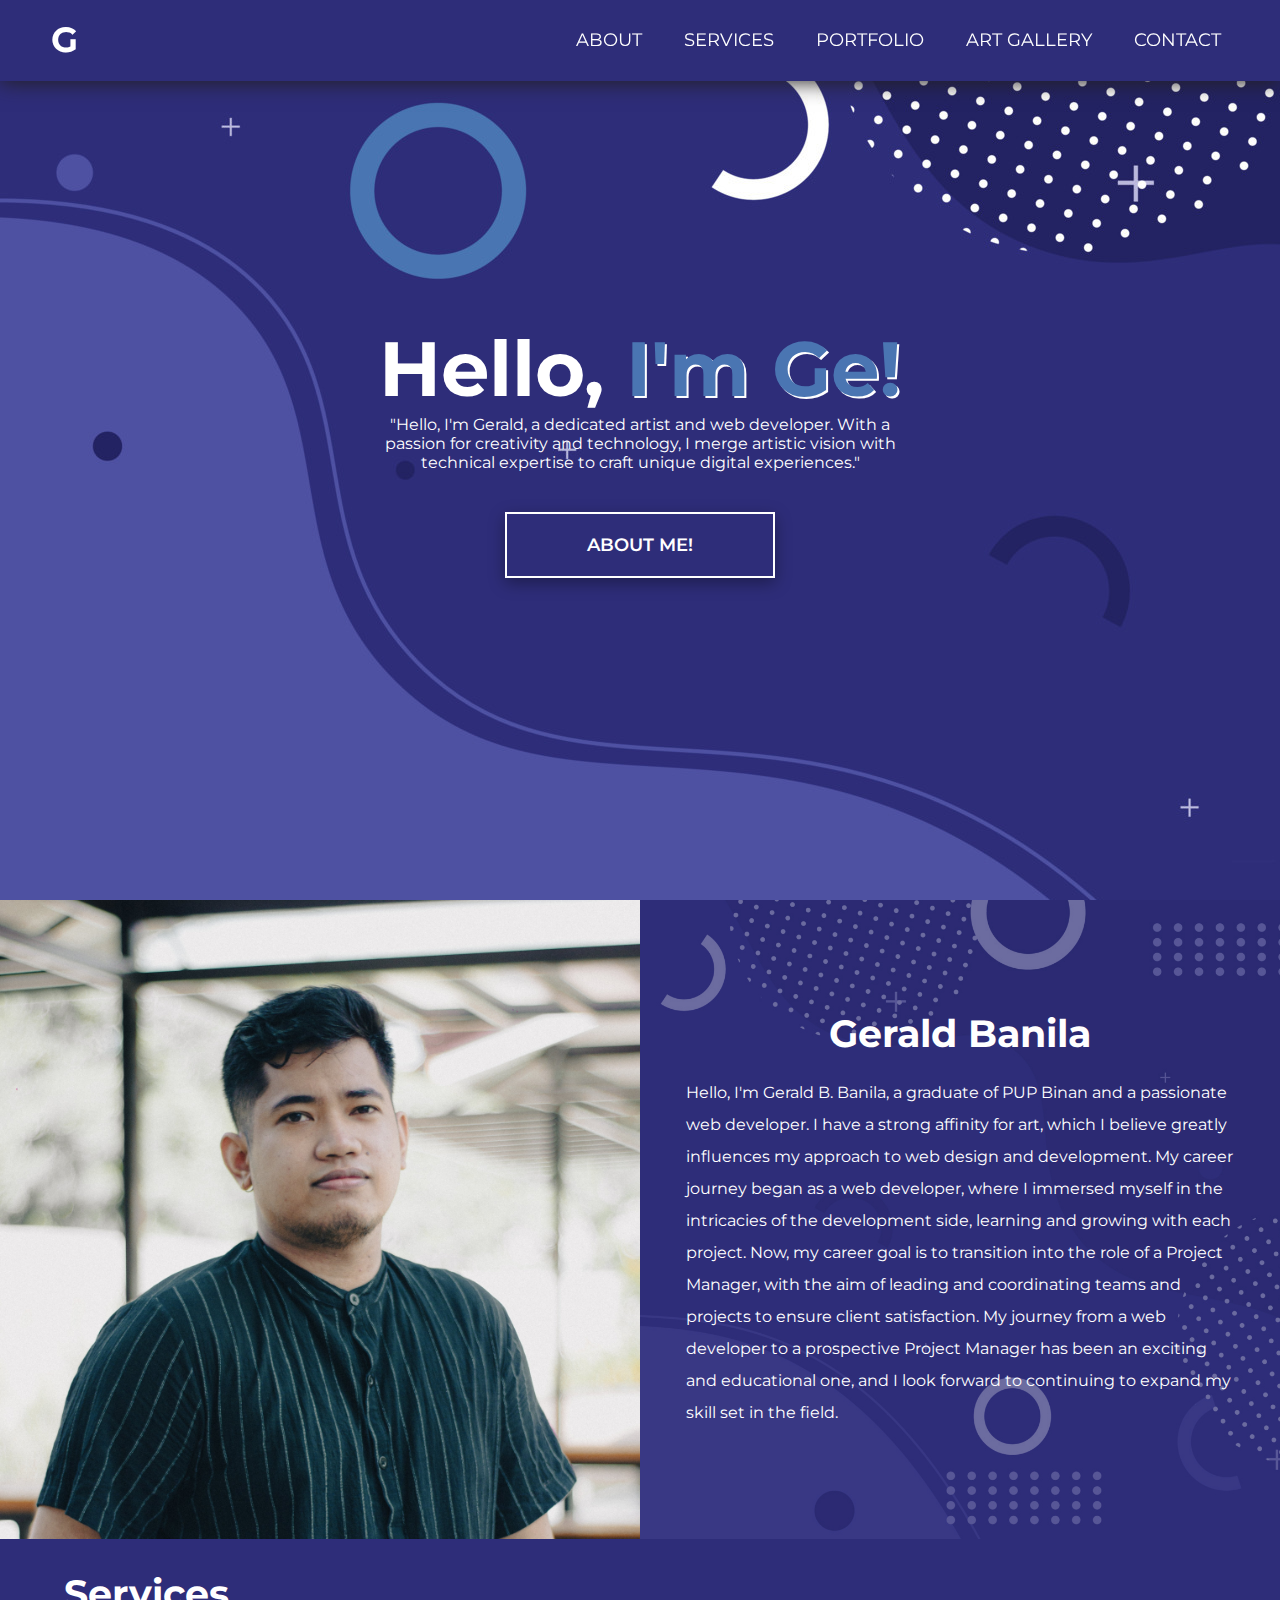
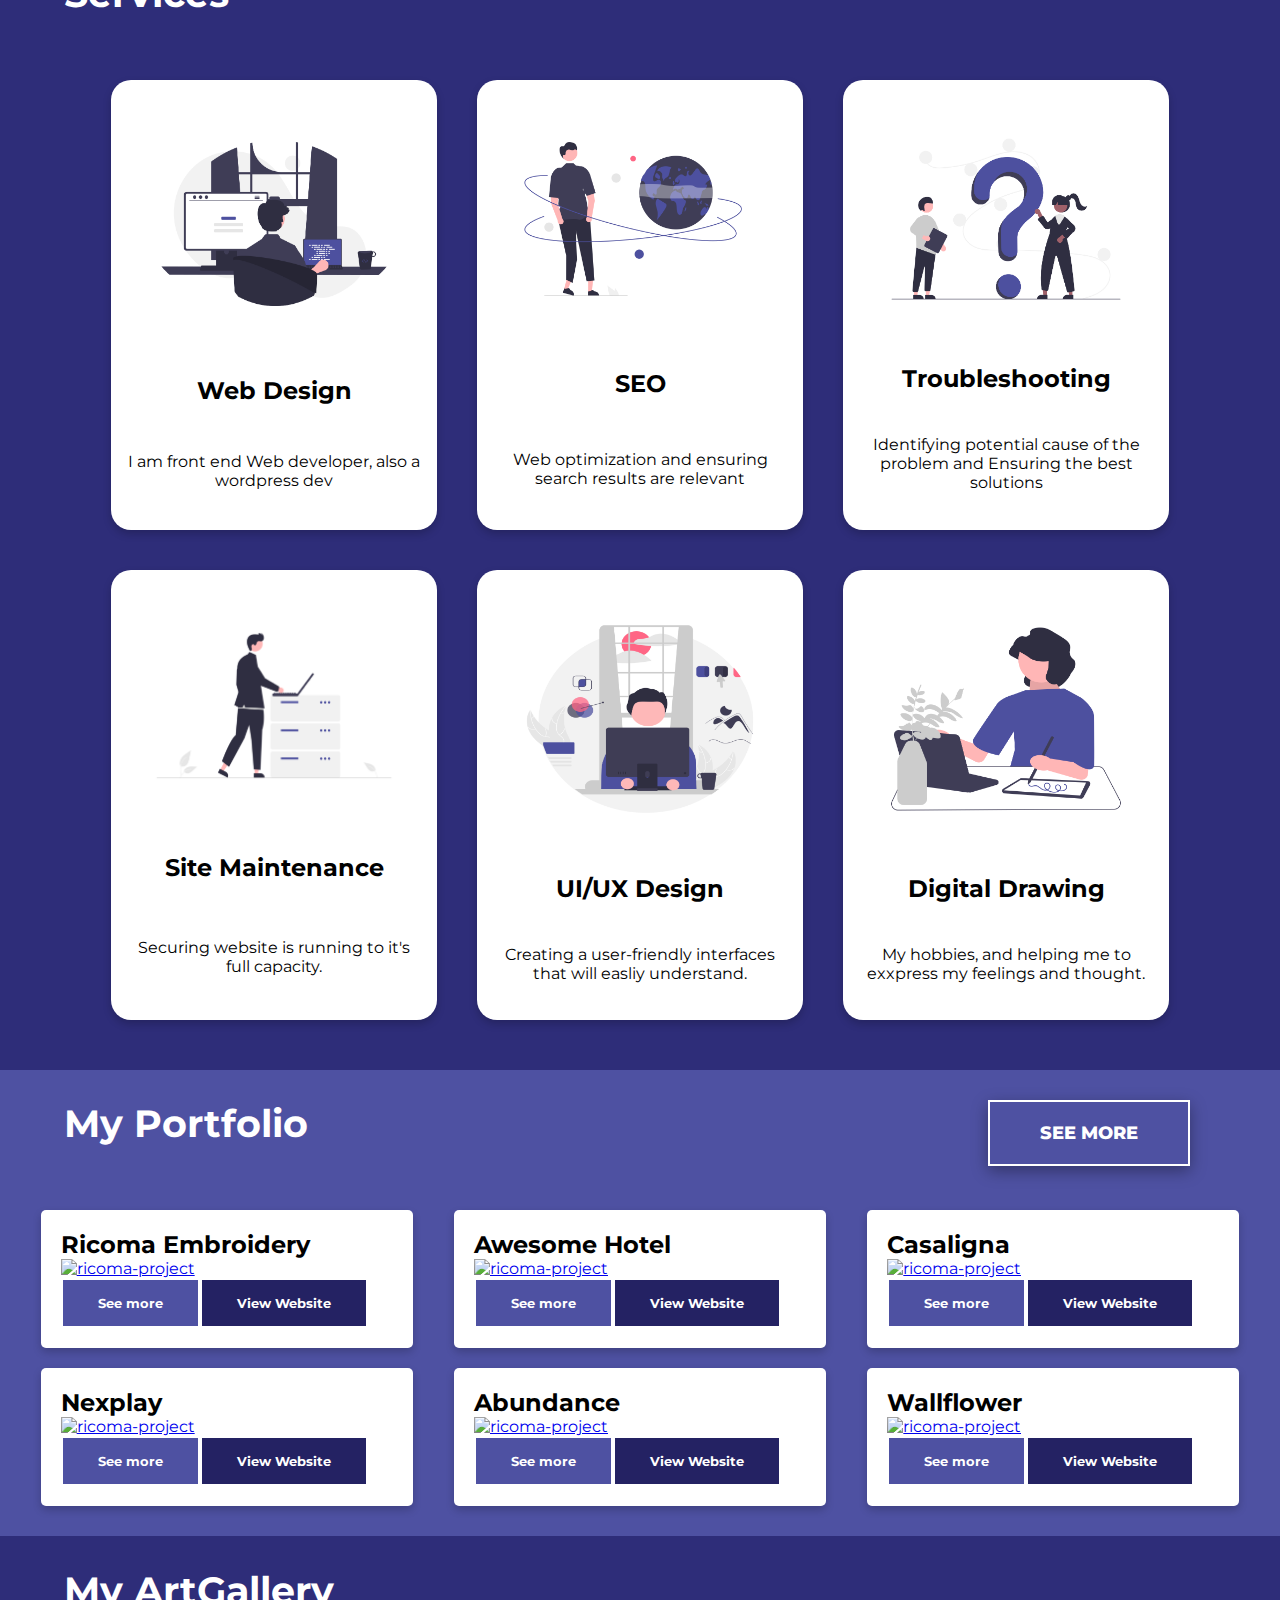
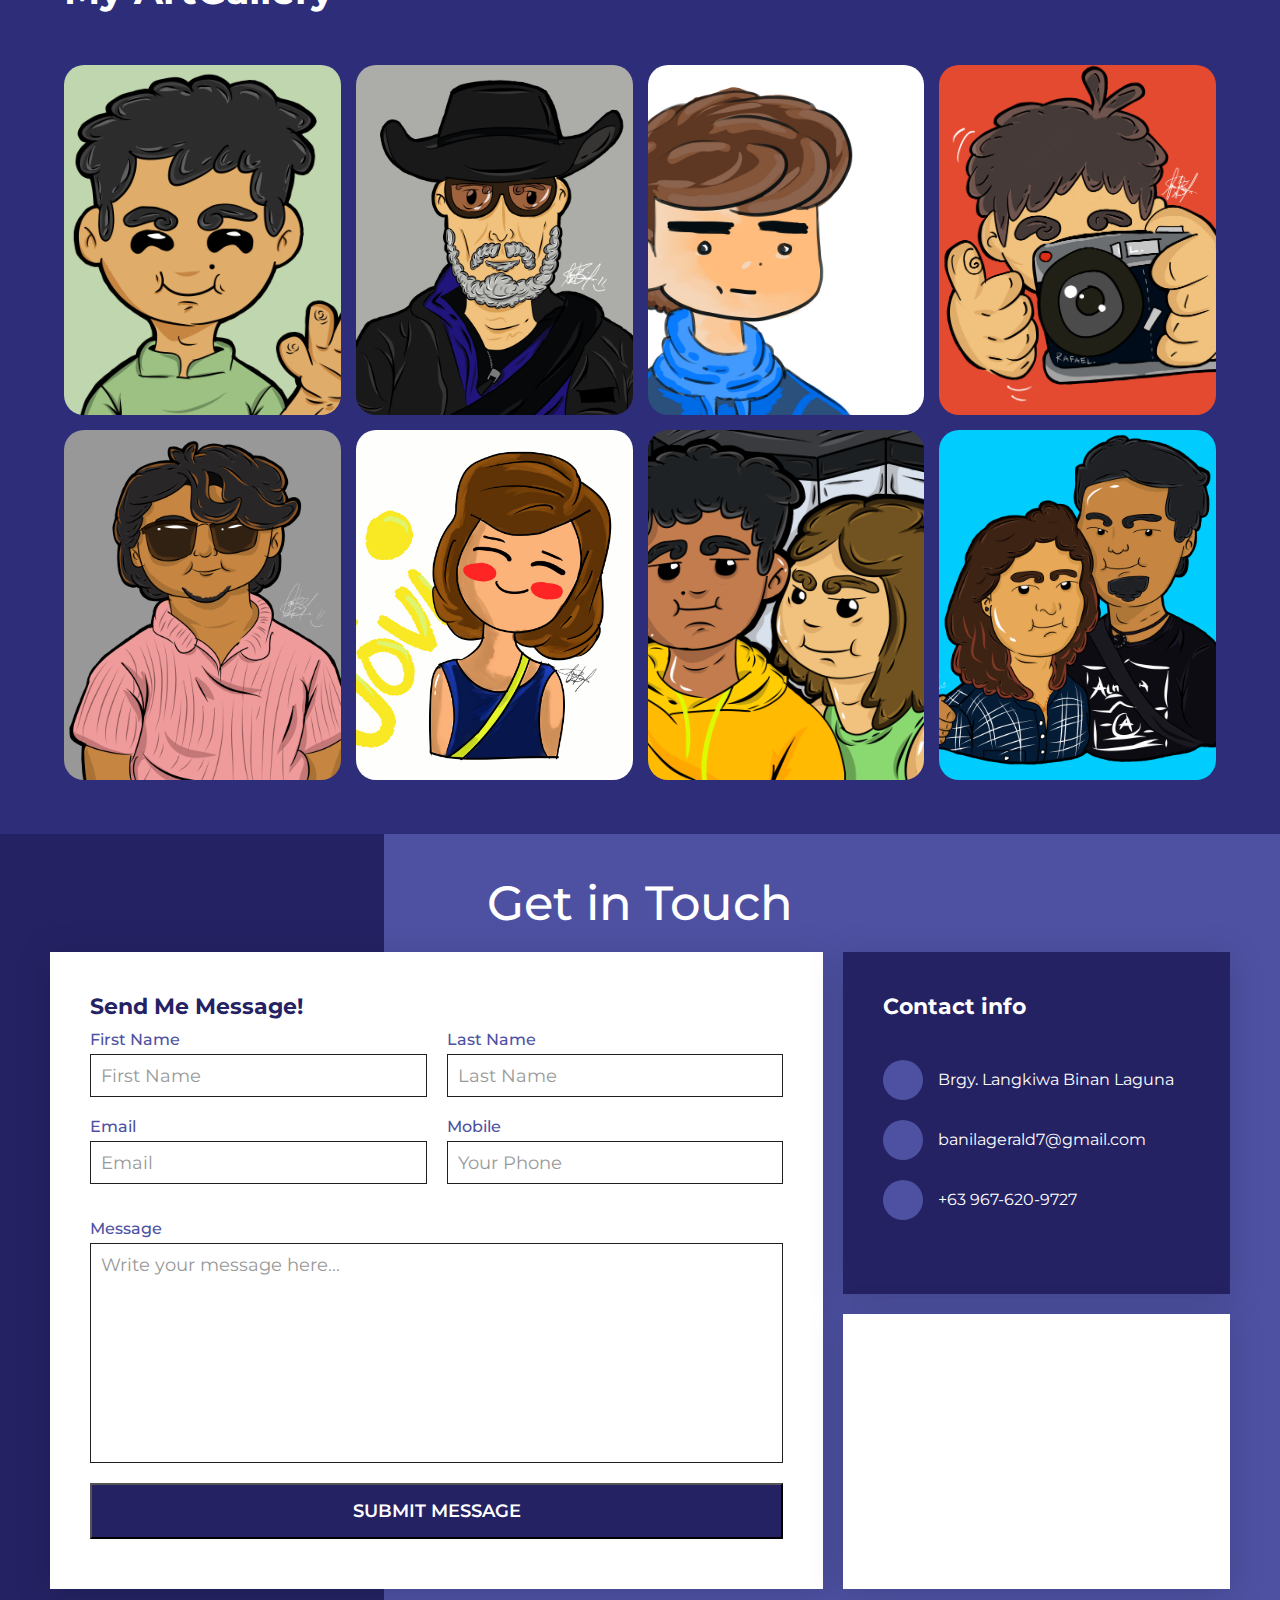
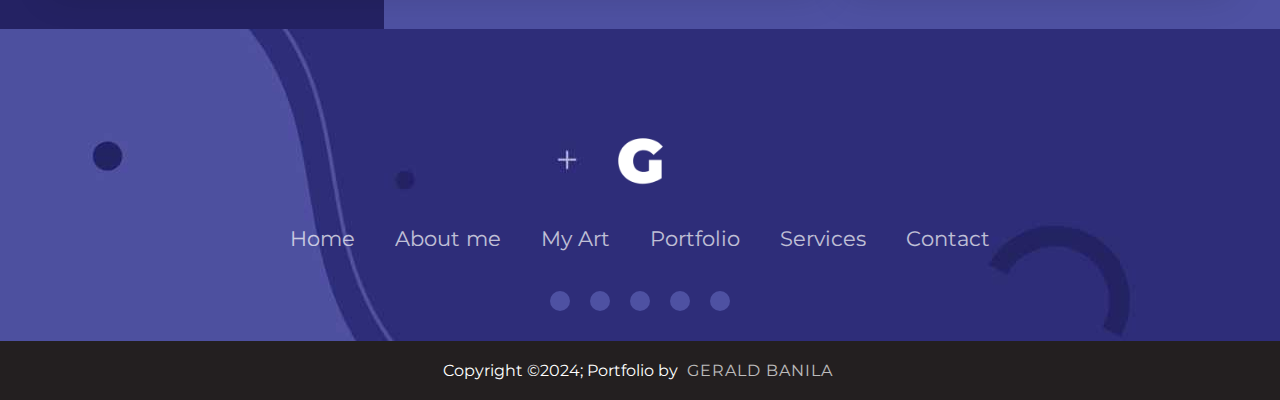
==== commit 2d01d2cc: "Add files via upload" ====
--- a/index.html
+++ b/index.html
@@ -189,11 +189,11 @@
             <div id="myportfolio" class="portf-text" style="margin-bottom: 20px;">
                 <h2>My Portfolio</h2>
             </div>
-            <!-- <div class="artgal-btnsec">
+            <div class="artgal-btnsec">
                 <a href="project.html">
                     <button class="artgal-btn" >See more</button>
                 </a>
-            </div> -->
+            </div>
         </div>
 
         <div class="port-container">
--- a/style.css
+++ b/style.css
@@ -491,7 +491,7 @@
   }
 
   .service-card:hover {
-    transform: scale(1.1);
+    transform: scale(0.9);
   }
   .service-card {
     transition: transform 0.5s ease-in-out;
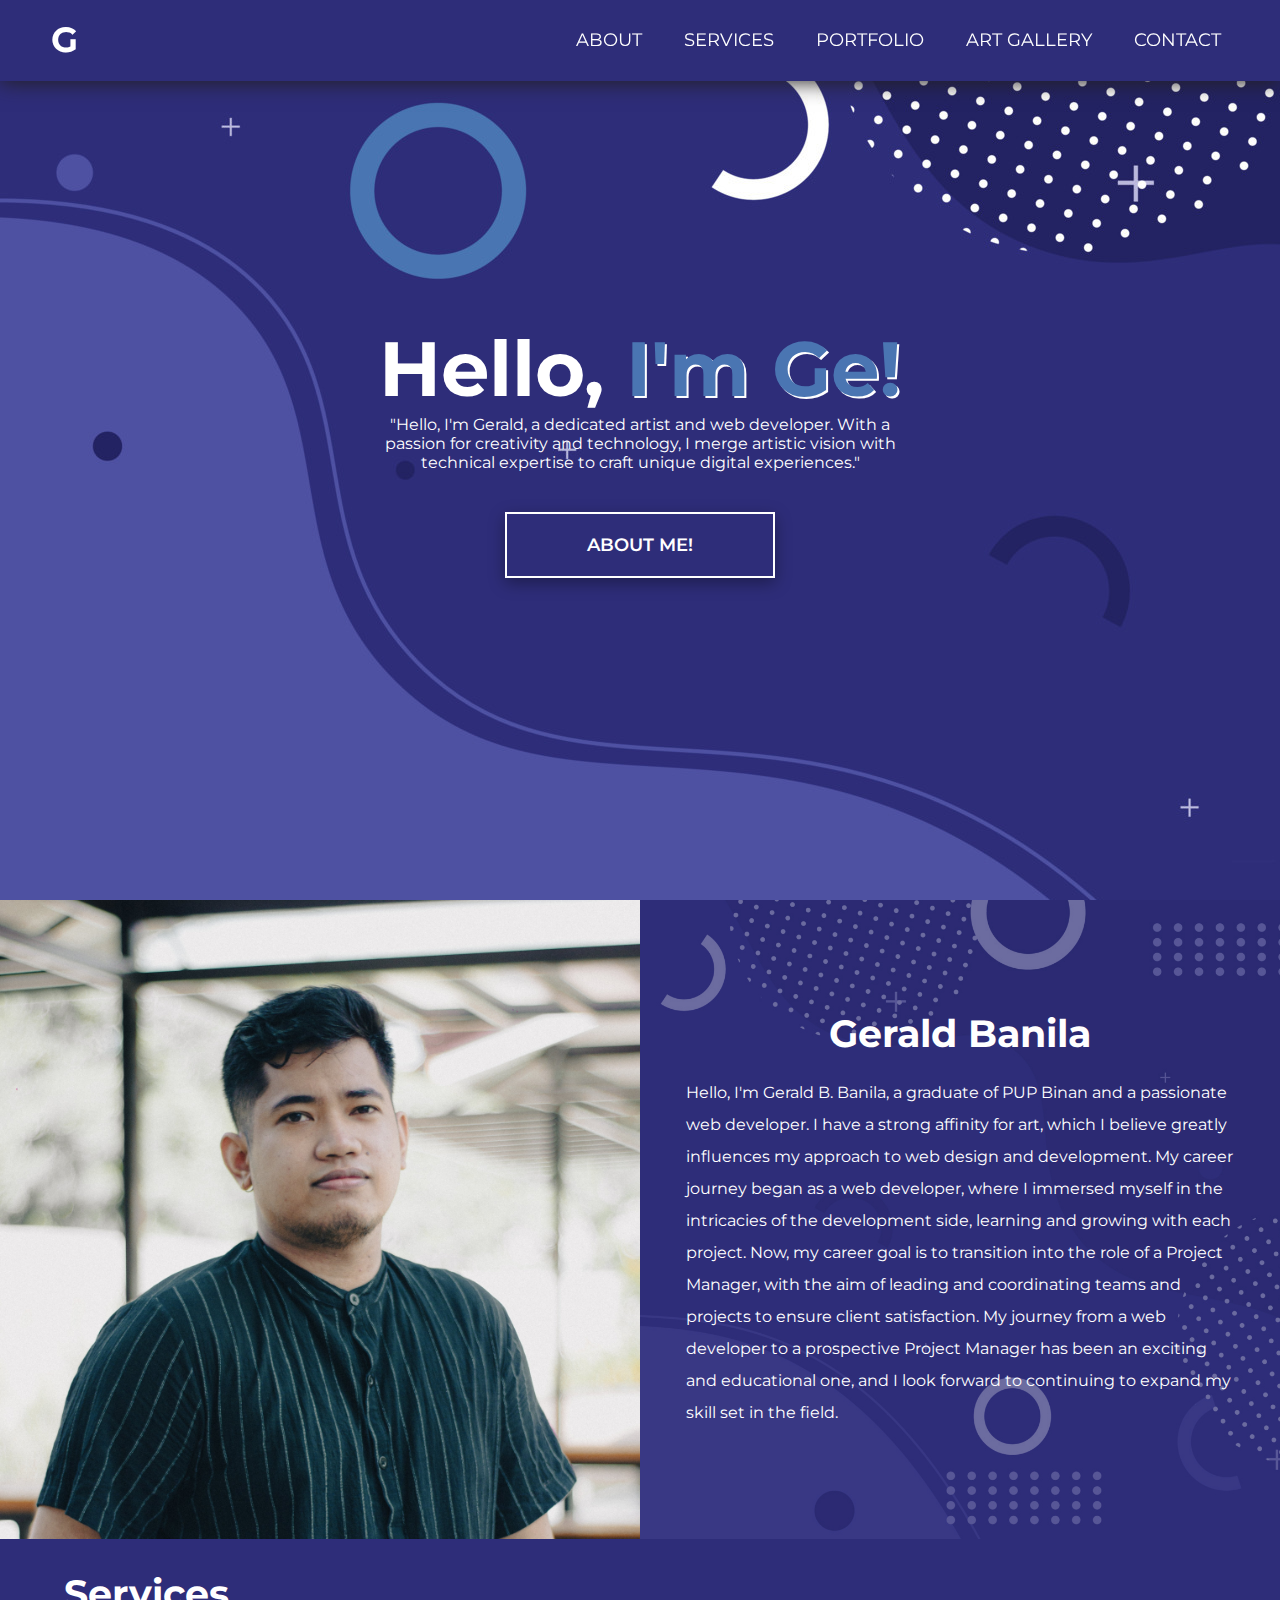
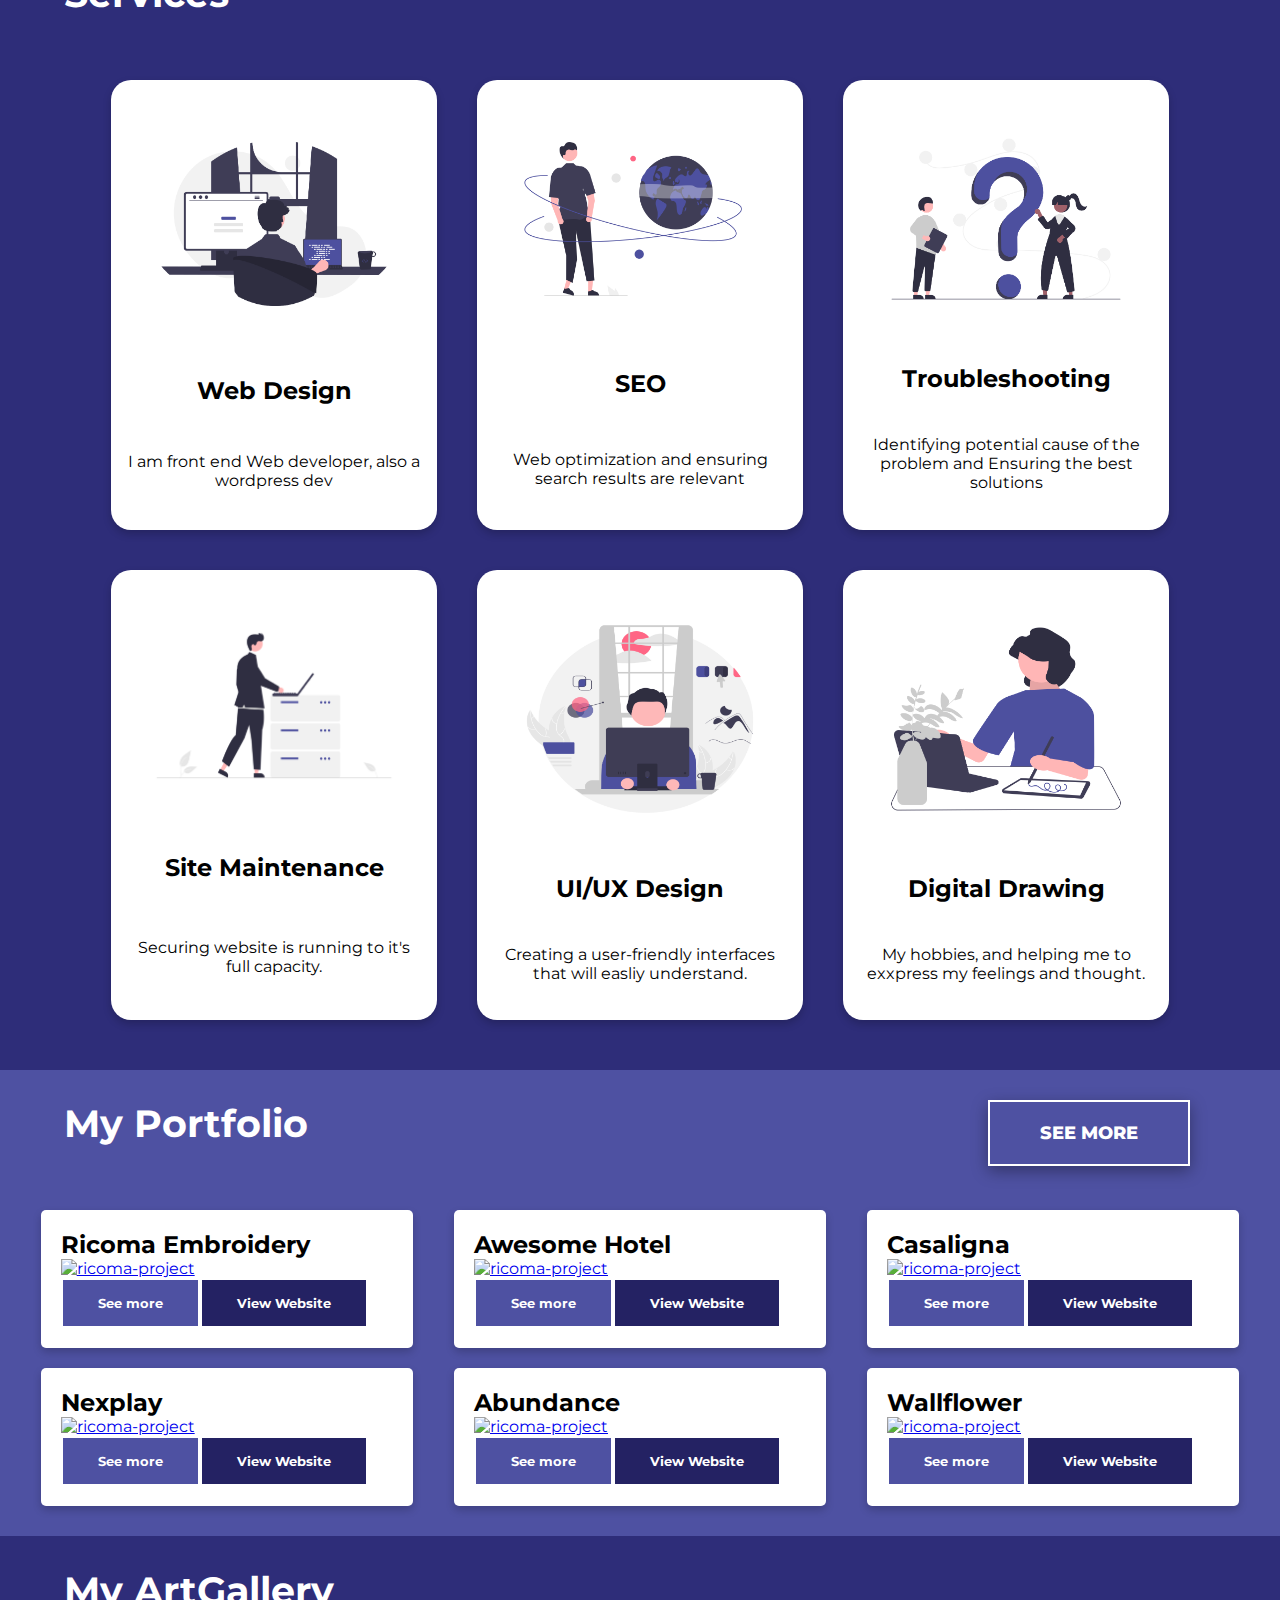
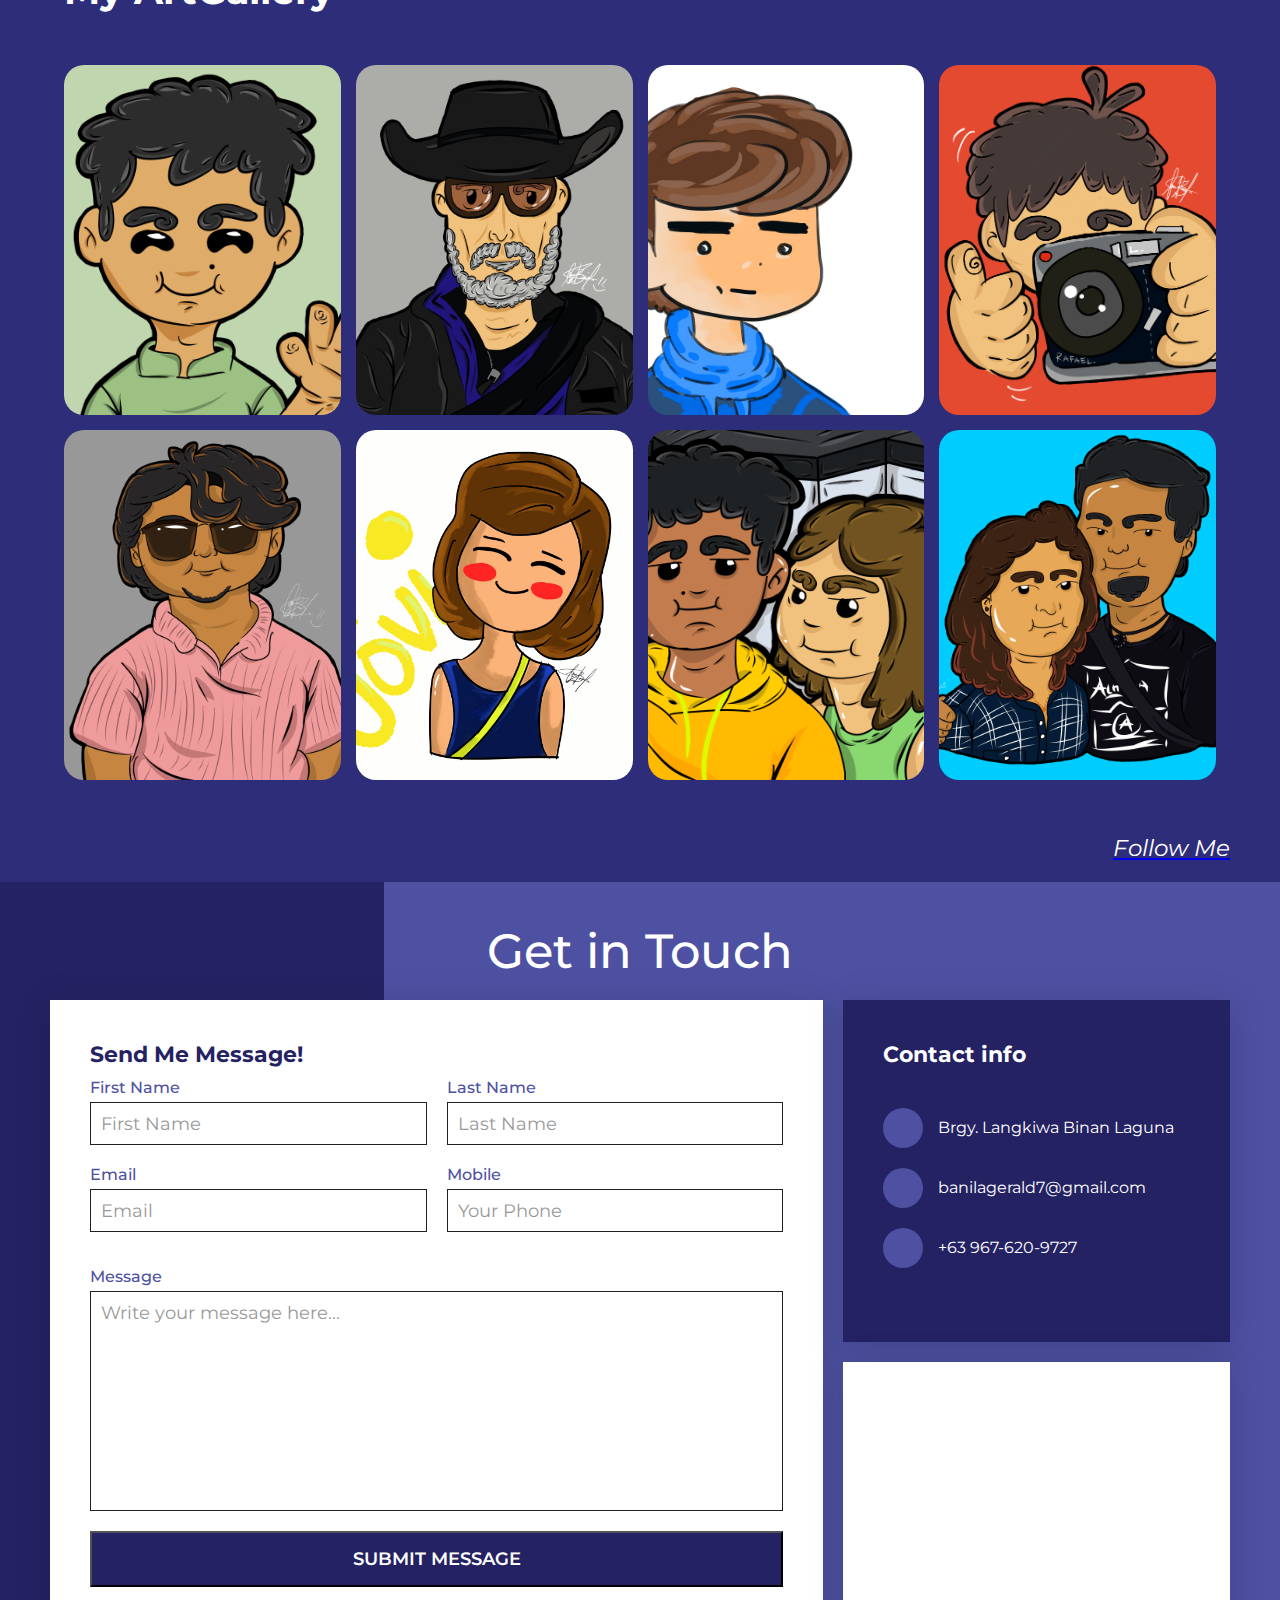
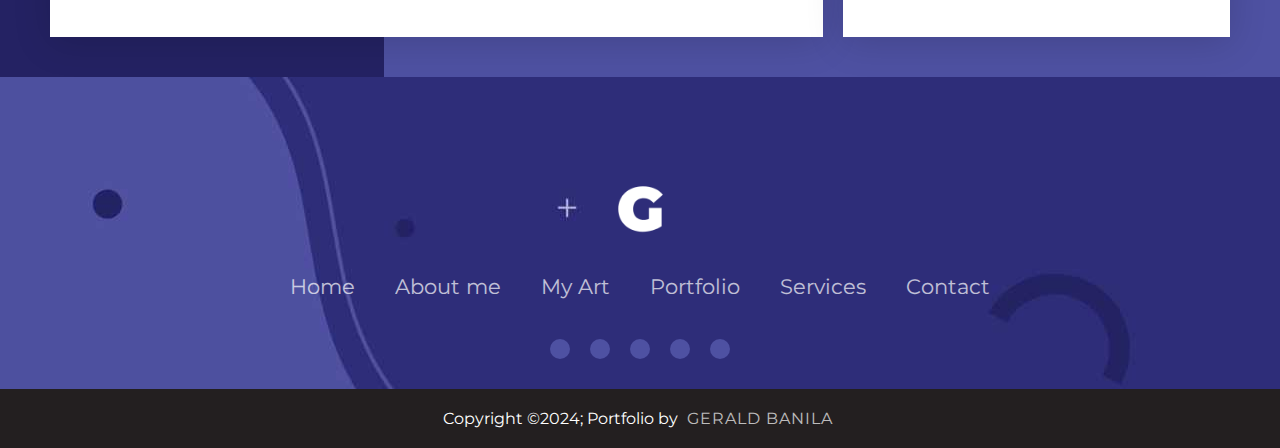
==== commit bf45a017: "Add files via upload" ====
--- a/index.html
+++ b/index.html
@@ -525,7 +525,12 @@
                 class="imgcollage"
                 style="background-image: url(img/buyet.png)"
                 ></div>
-            
+        </div>
+
+        <div class="sec-cta" style="background-color: #2e2d79;">
+            <div class="instg-cta">
+                <a href="https://www.instagram.com/grldx_d/" target="_blank"><i class="fa-brands fa-instagram">Follow Me</i></a>
+            </div>
         </div>
 
         <!-- <div class="portfolio-section">
--- a/style.css
+++ b/style.css
@@ -282,6 +282,23 @@
   color: #242263;
 }
 
+@keyframes floatText {
+  0% {
+    transform: translateY(0);
+  }
+  50% {
+    transform: translateY(-10px);
+  }
+  100% {
+    transform: translateY(0);
+  }
+}
+
+.secondheadtext h2 {
+  display: inline-block;
+  animation: floatText 3s ease-in-out infinite;
+}
+
 /*** Responsive Styles Smartphone Only ***/
 @media all and (max-width: 767px) {
   .sectionhead p {
@@ -402,7 +419,7 @@
 /*** Responsive Styles Smartphone Only ***/
 @media all and (max-width: 767px) {
   .secondheadtext h2 {
-    font-size: 25px;
+    font-size: 45px;
     padding-top: 20px;
   }
 }
@@ -566,6 +583,18 @@
   .imgcollage {
     transition: transform 0.3s ease-in-out;
   }
+
+  .sec-cta  .instg-cta .fa-instagram {
+    font-size: 23px;
+    color: #ffffff;
+    display: flex;
+    justify-content: end;
+    padding: 0px 50px 20px 50px;
+}
+
+.instg-cta .fa-brands.fa-instagram:before {
+  padding-right: 10px;
+}
 
   /*** Responsive Styles tablet ***/
 @media (max-width: 980px) and (min-width: 768px) {
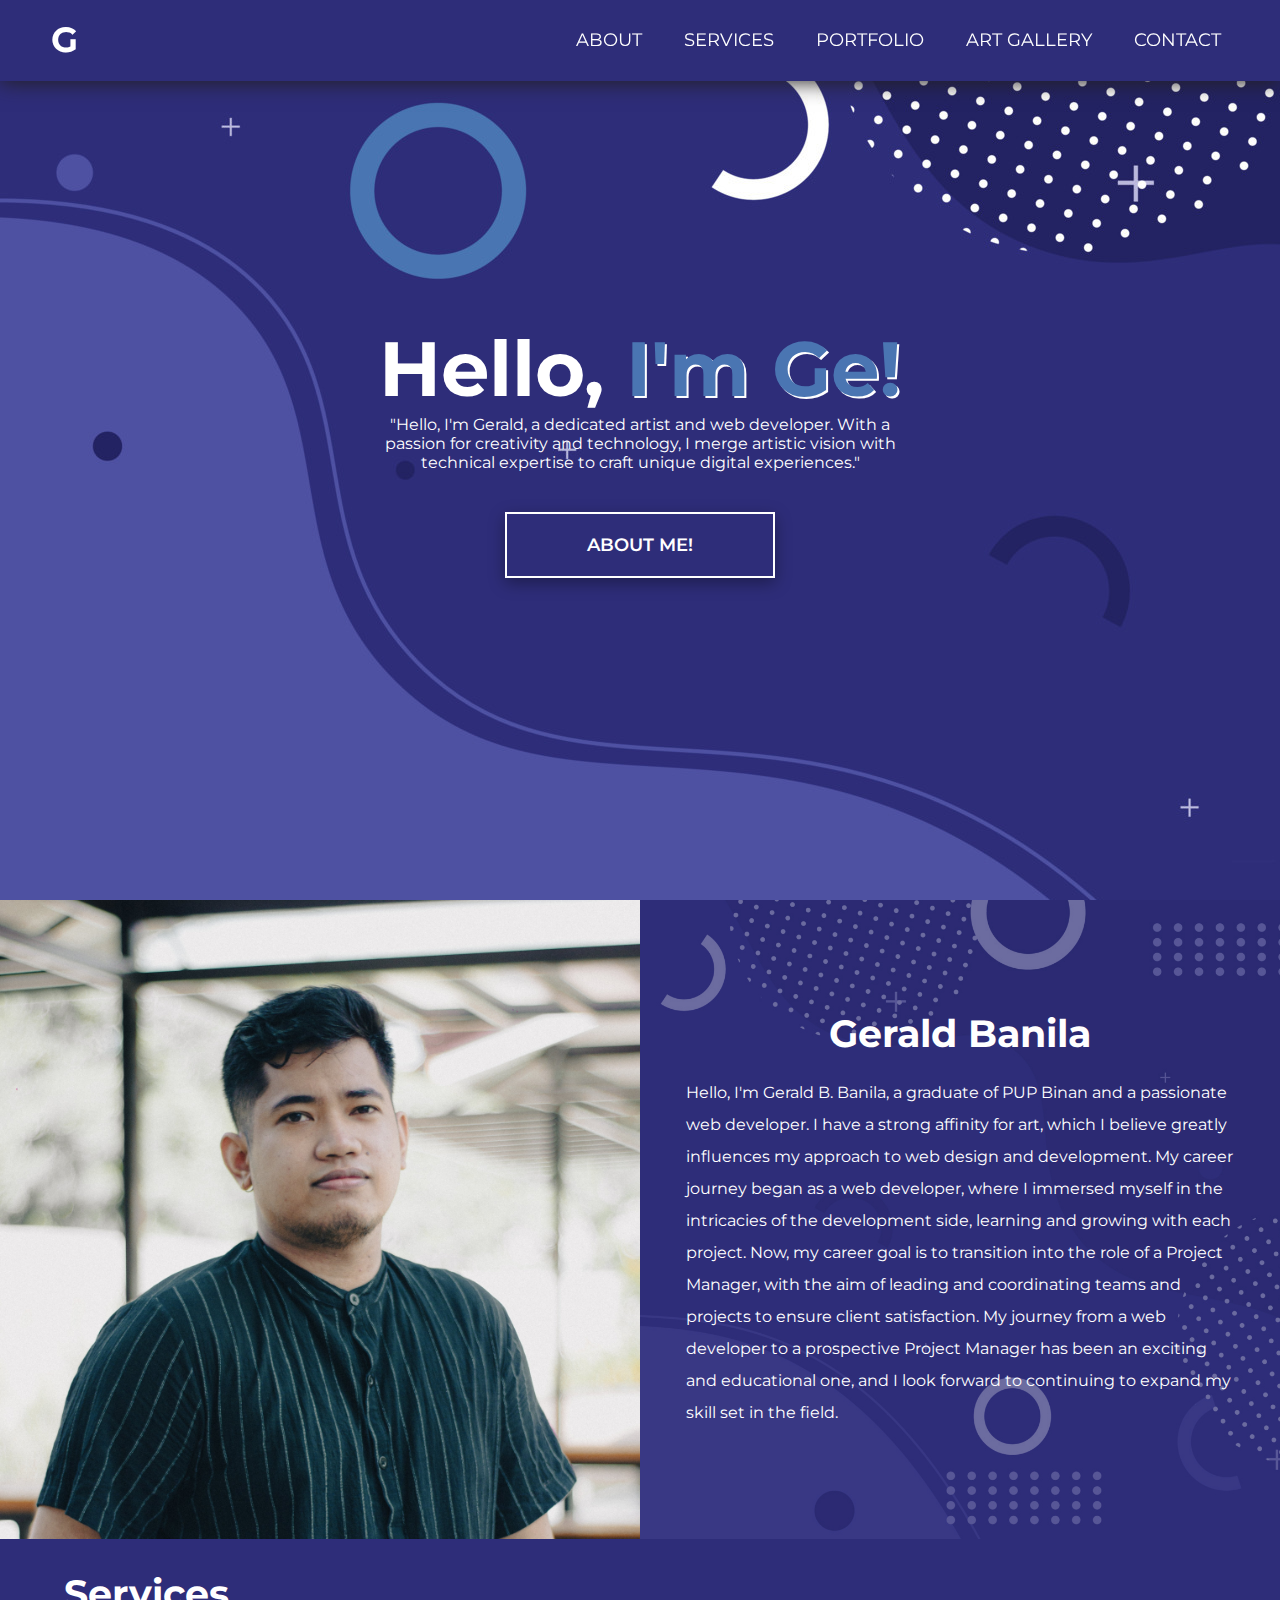
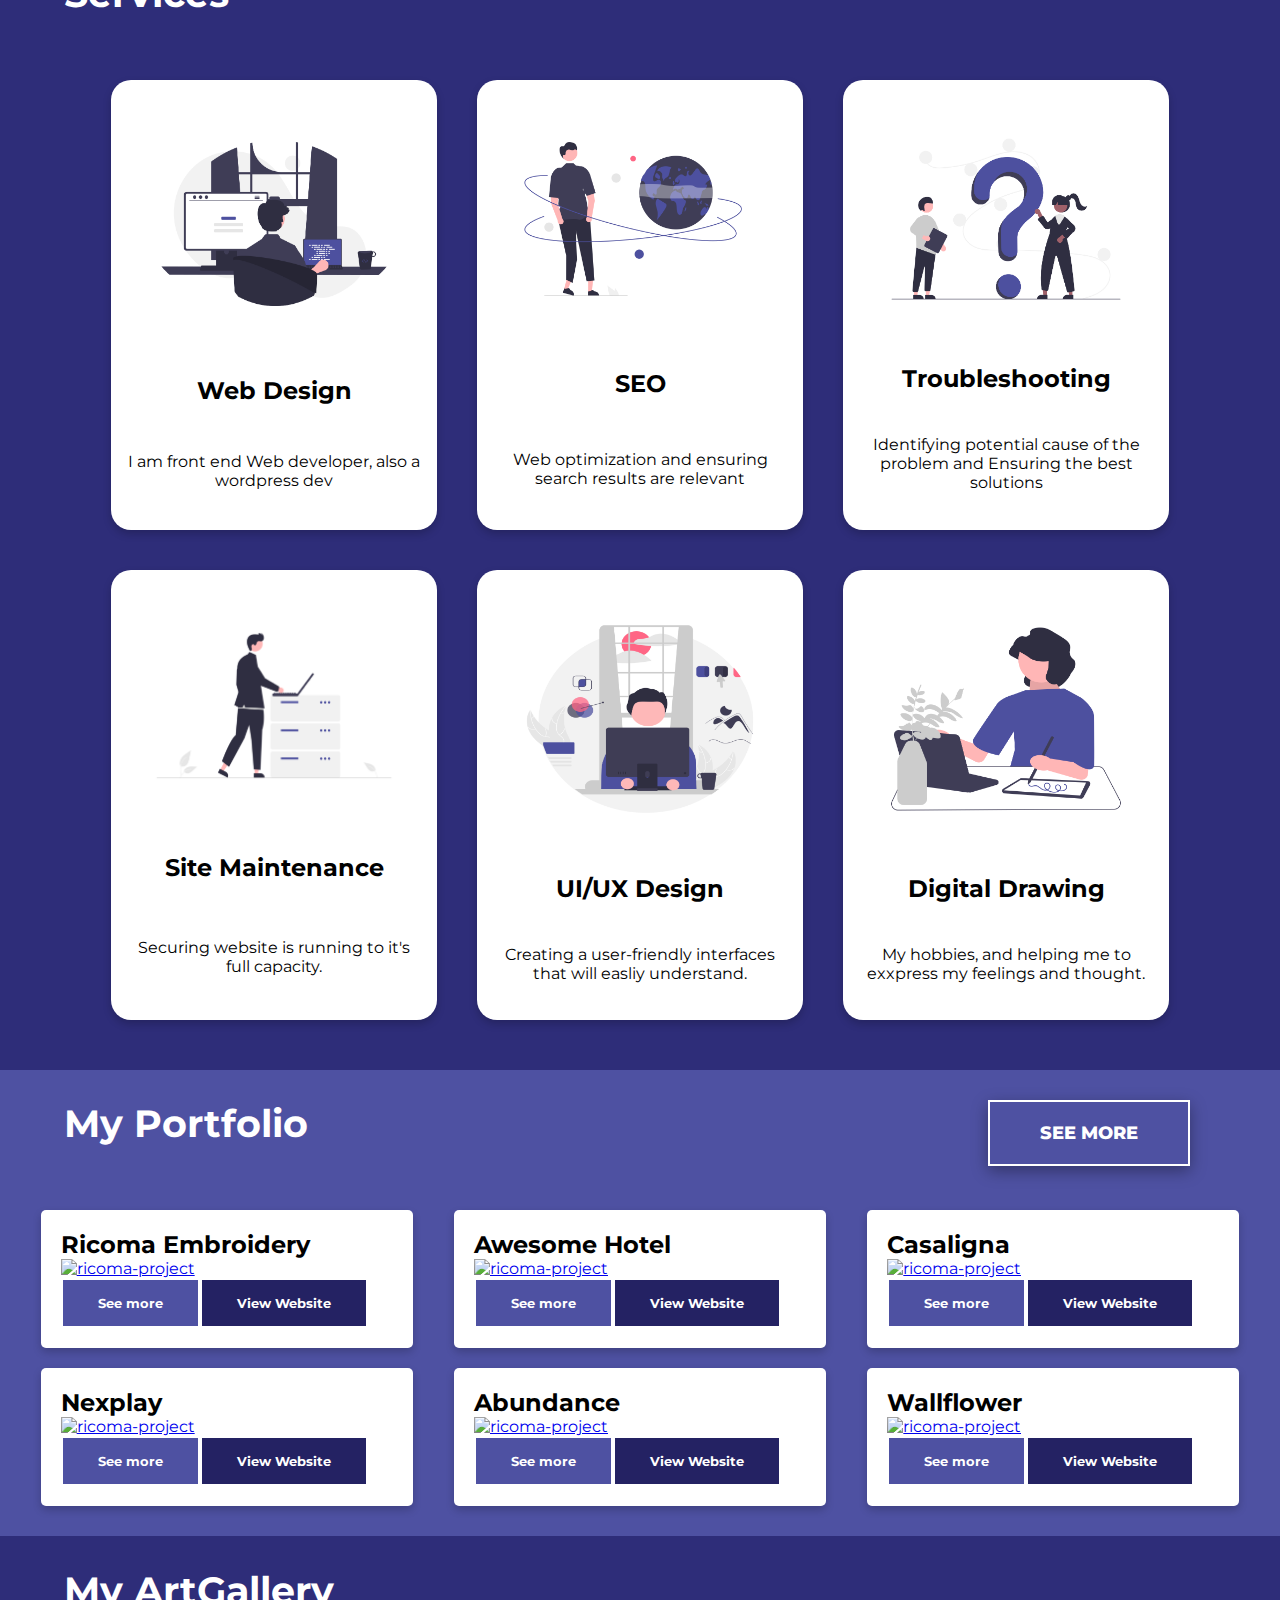
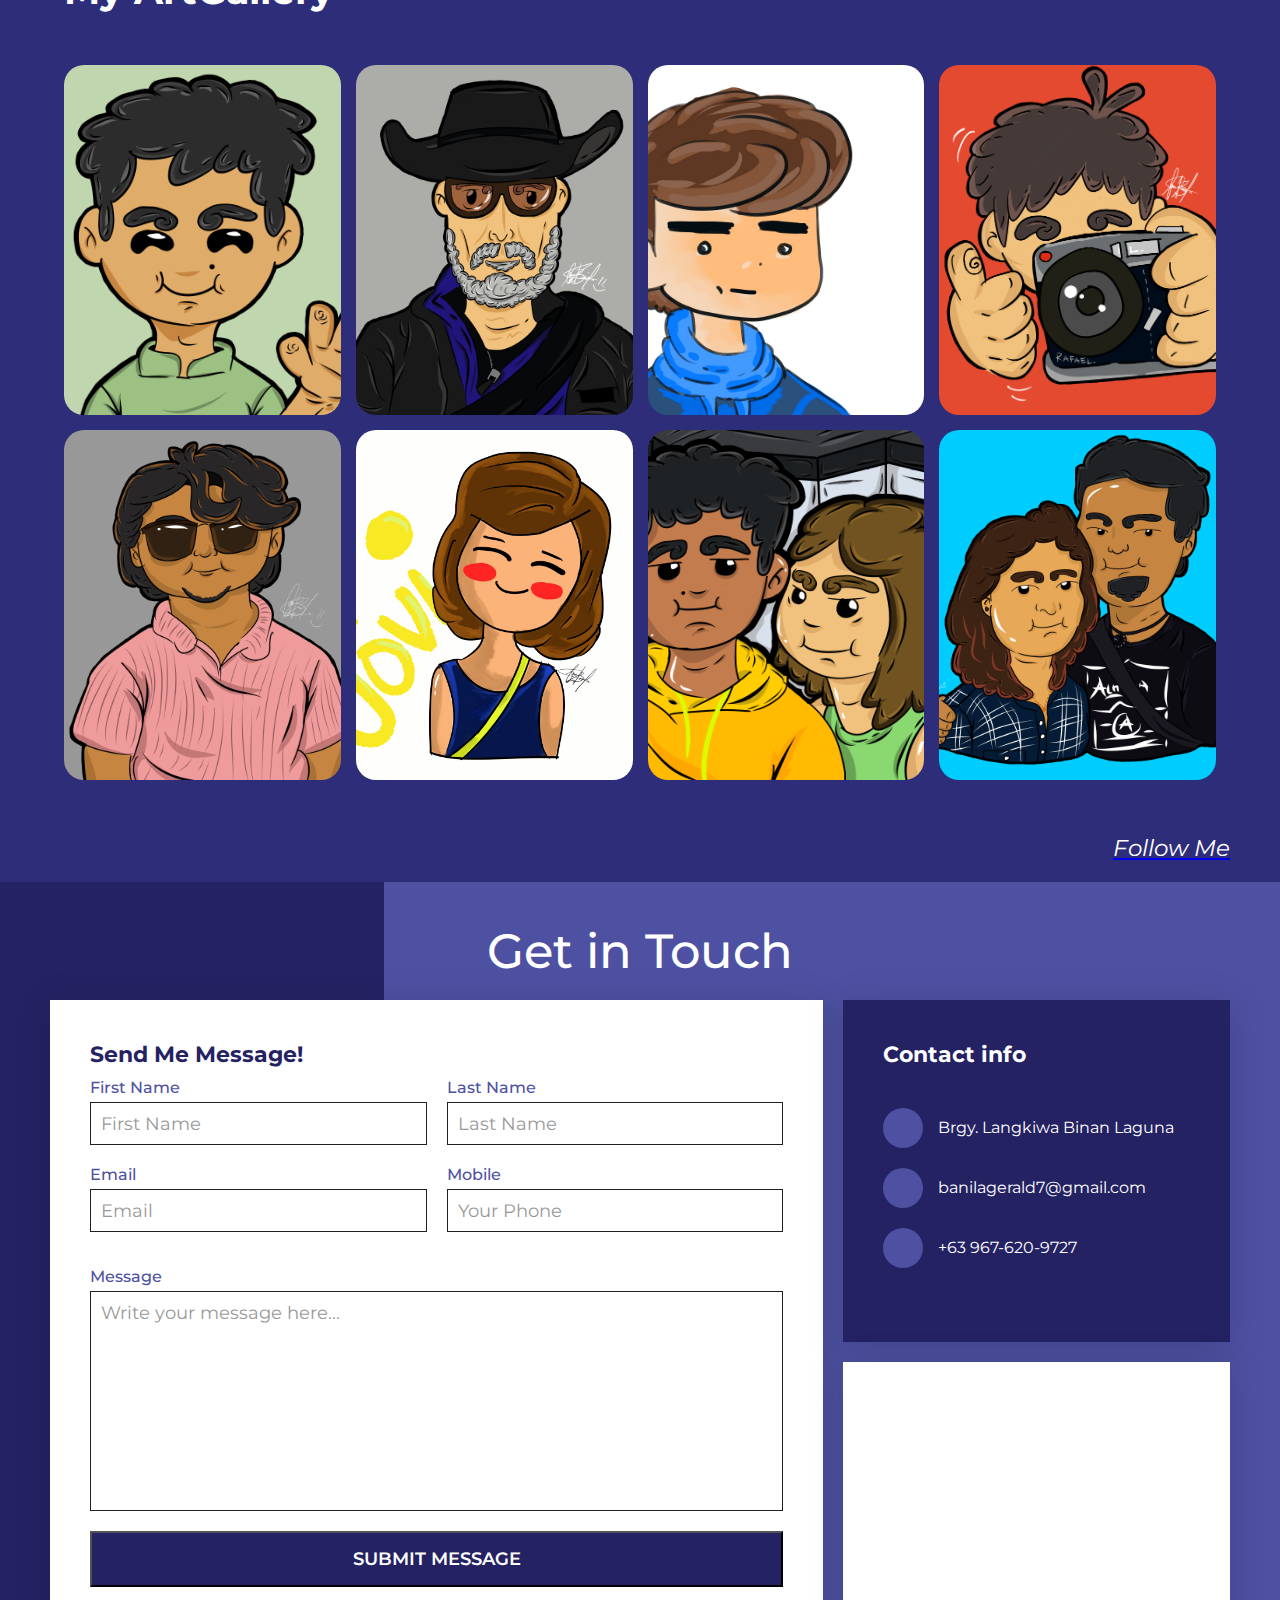
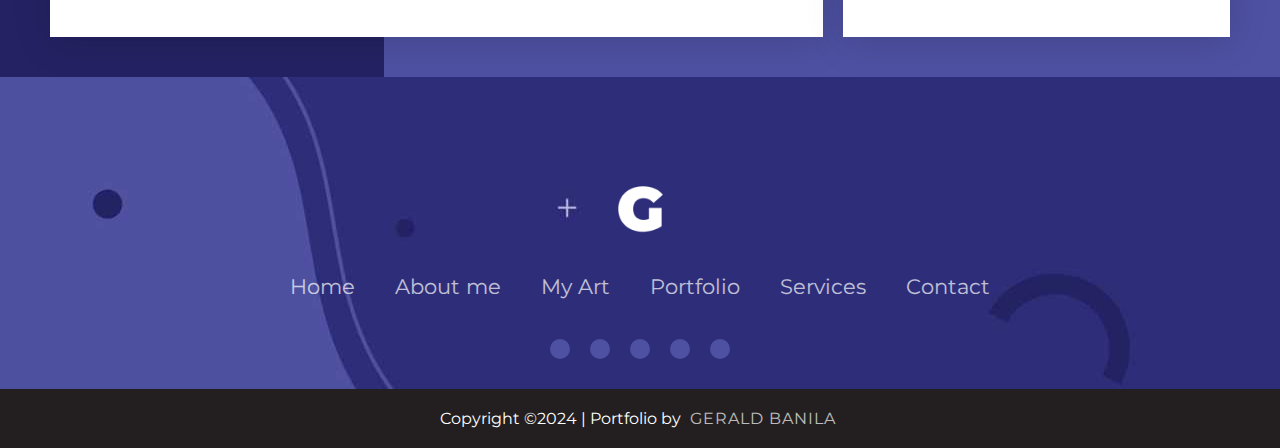
==== commit 3606ea7f: "Add files via upload" ====
--- a/index.html
+++ b/index.html
@@ -674,7 +674,7 @@
                 </div>
             </div>
             <div class="footerbottom">
-                <p>Copyright &copy;2024; Portfolio by <span class="designer">Gerald Banila</span></p>
+                <p>Copyright &copy;2024 | Portfolio by <span class="designer">Gerald Banila</span></p>
             </div>
         </footer>
 
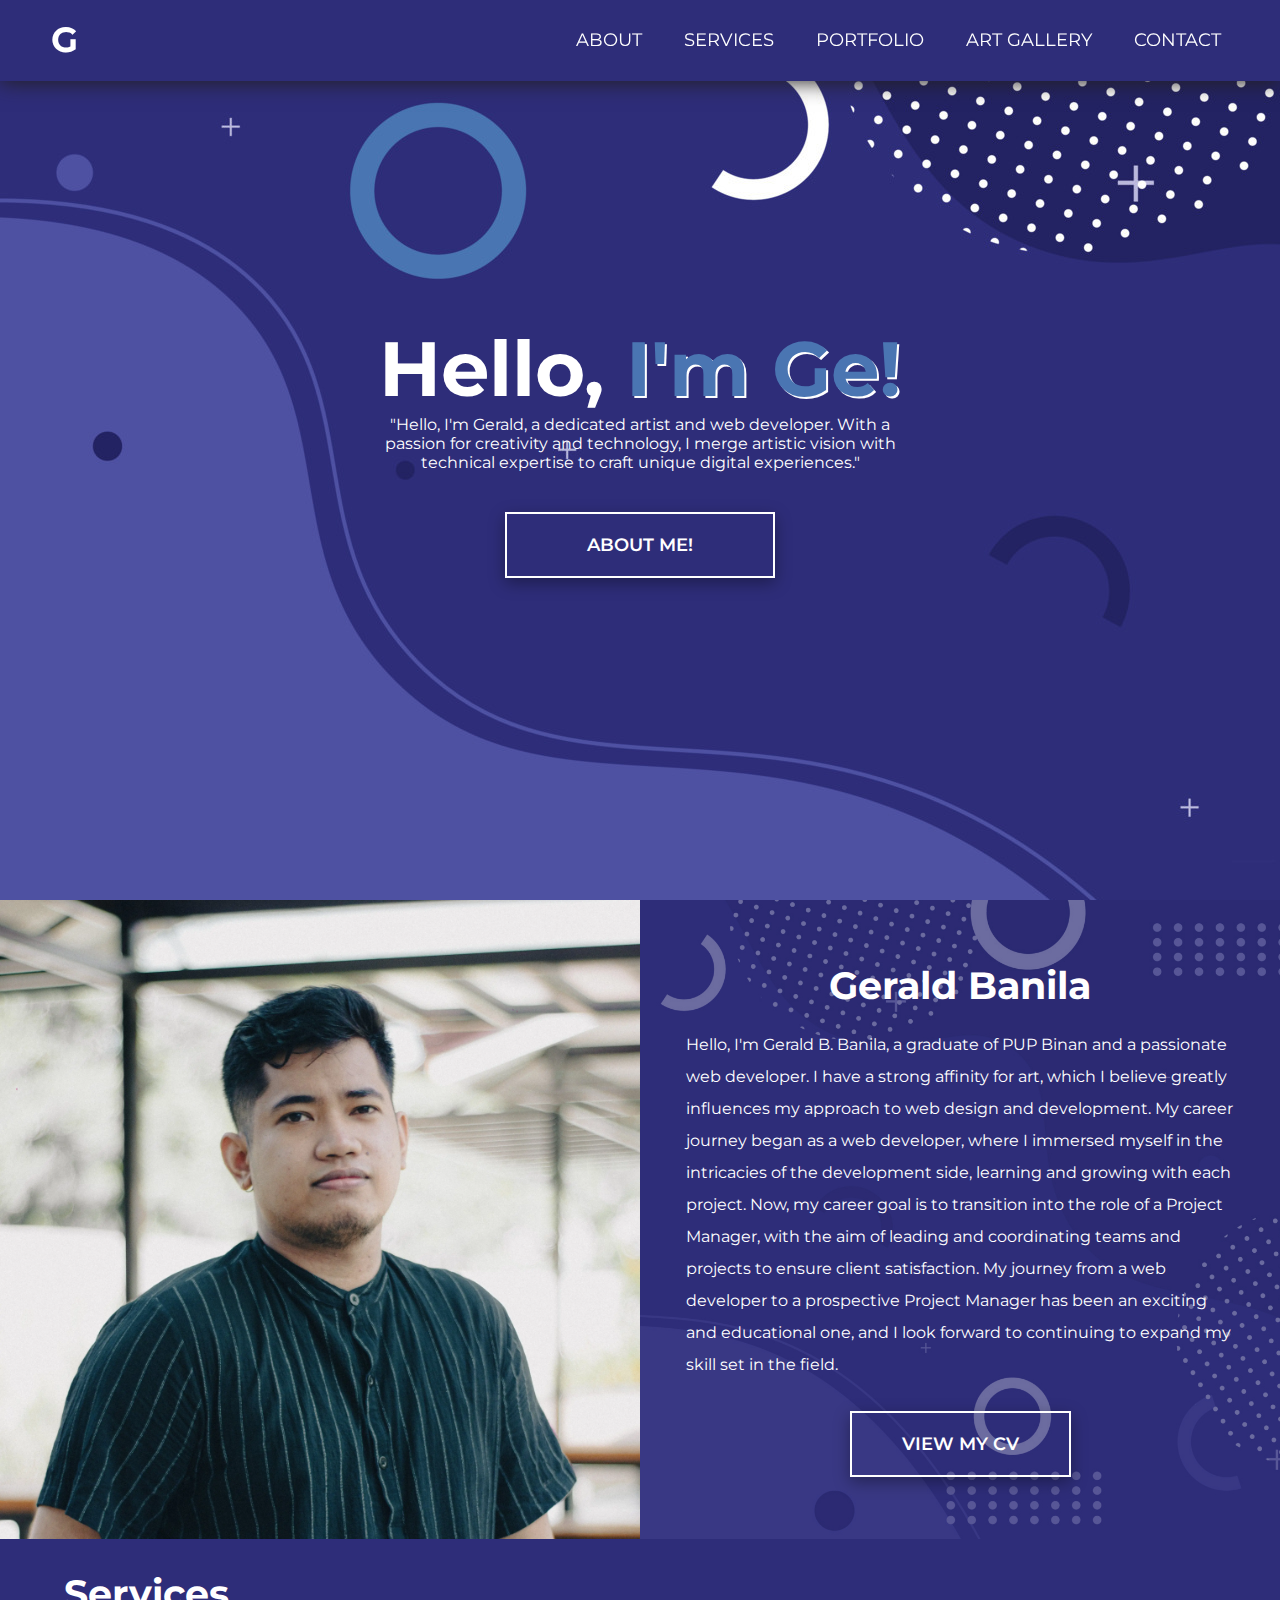
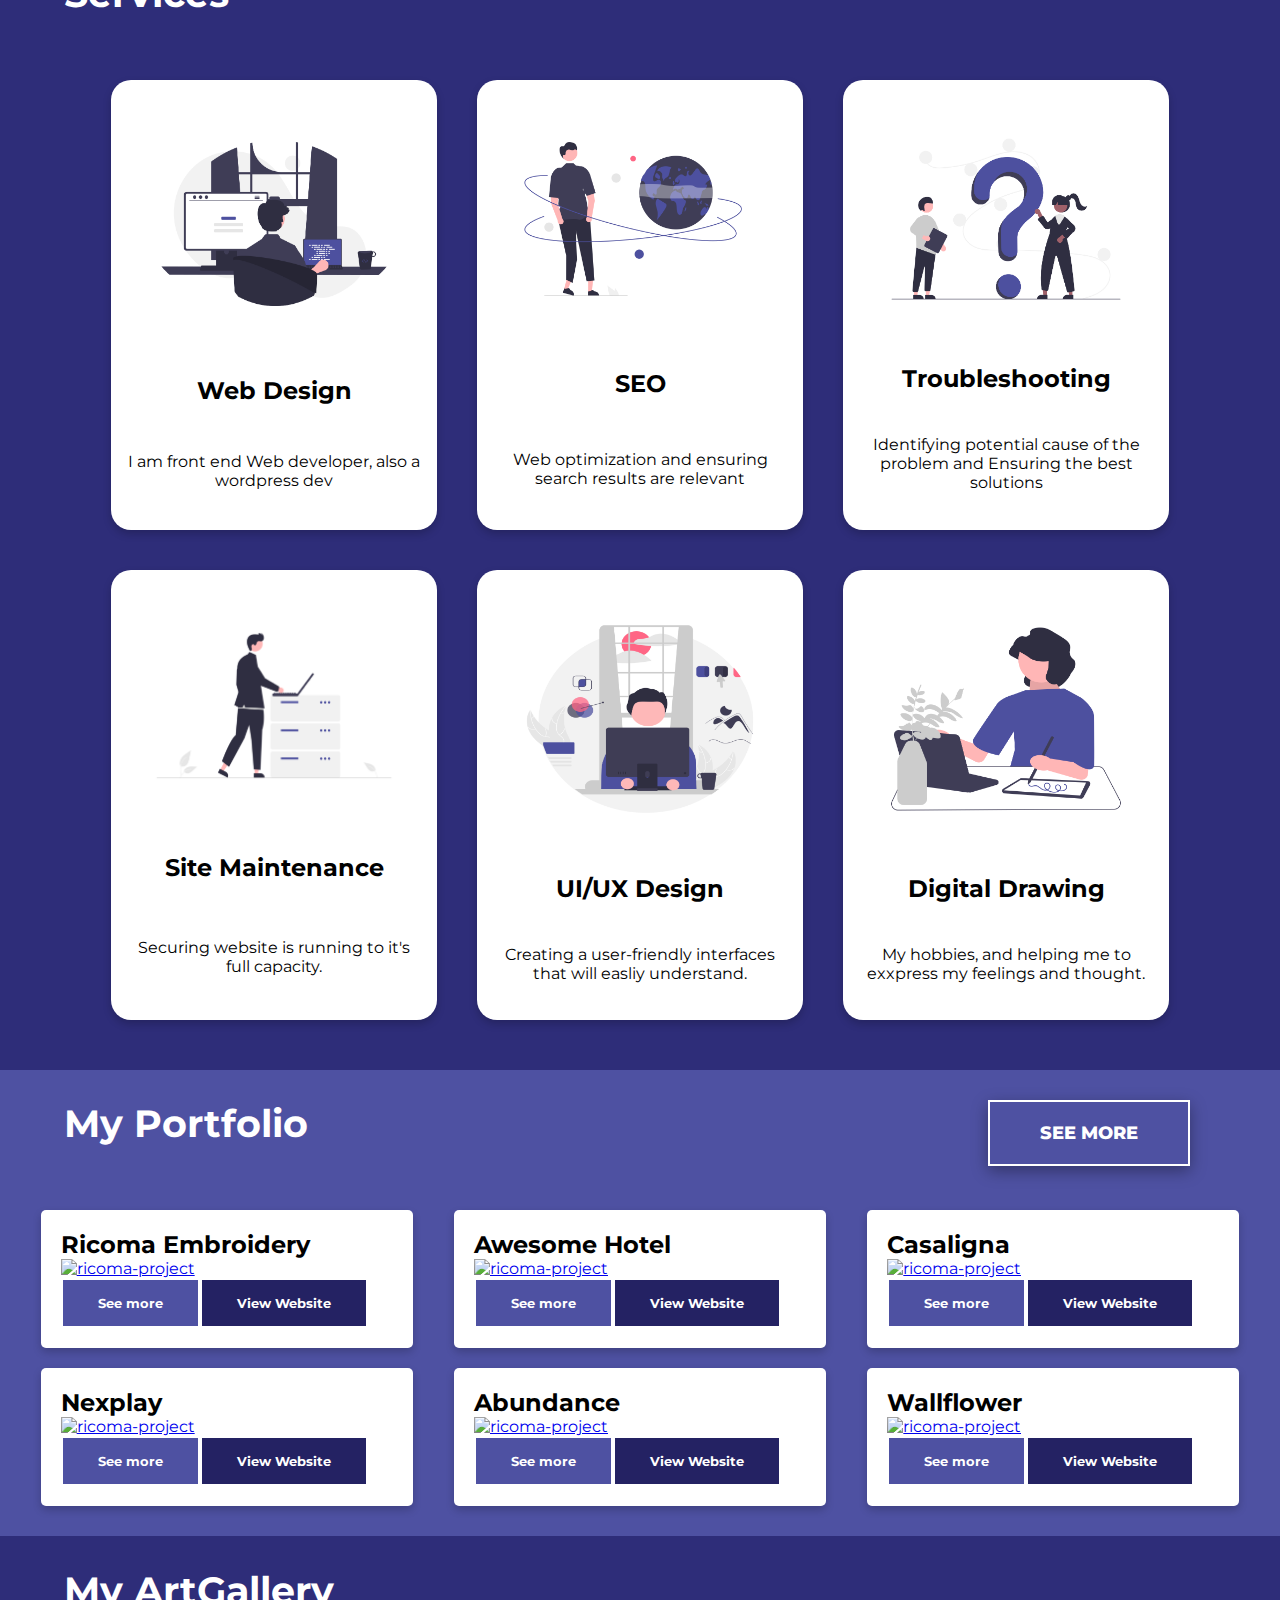
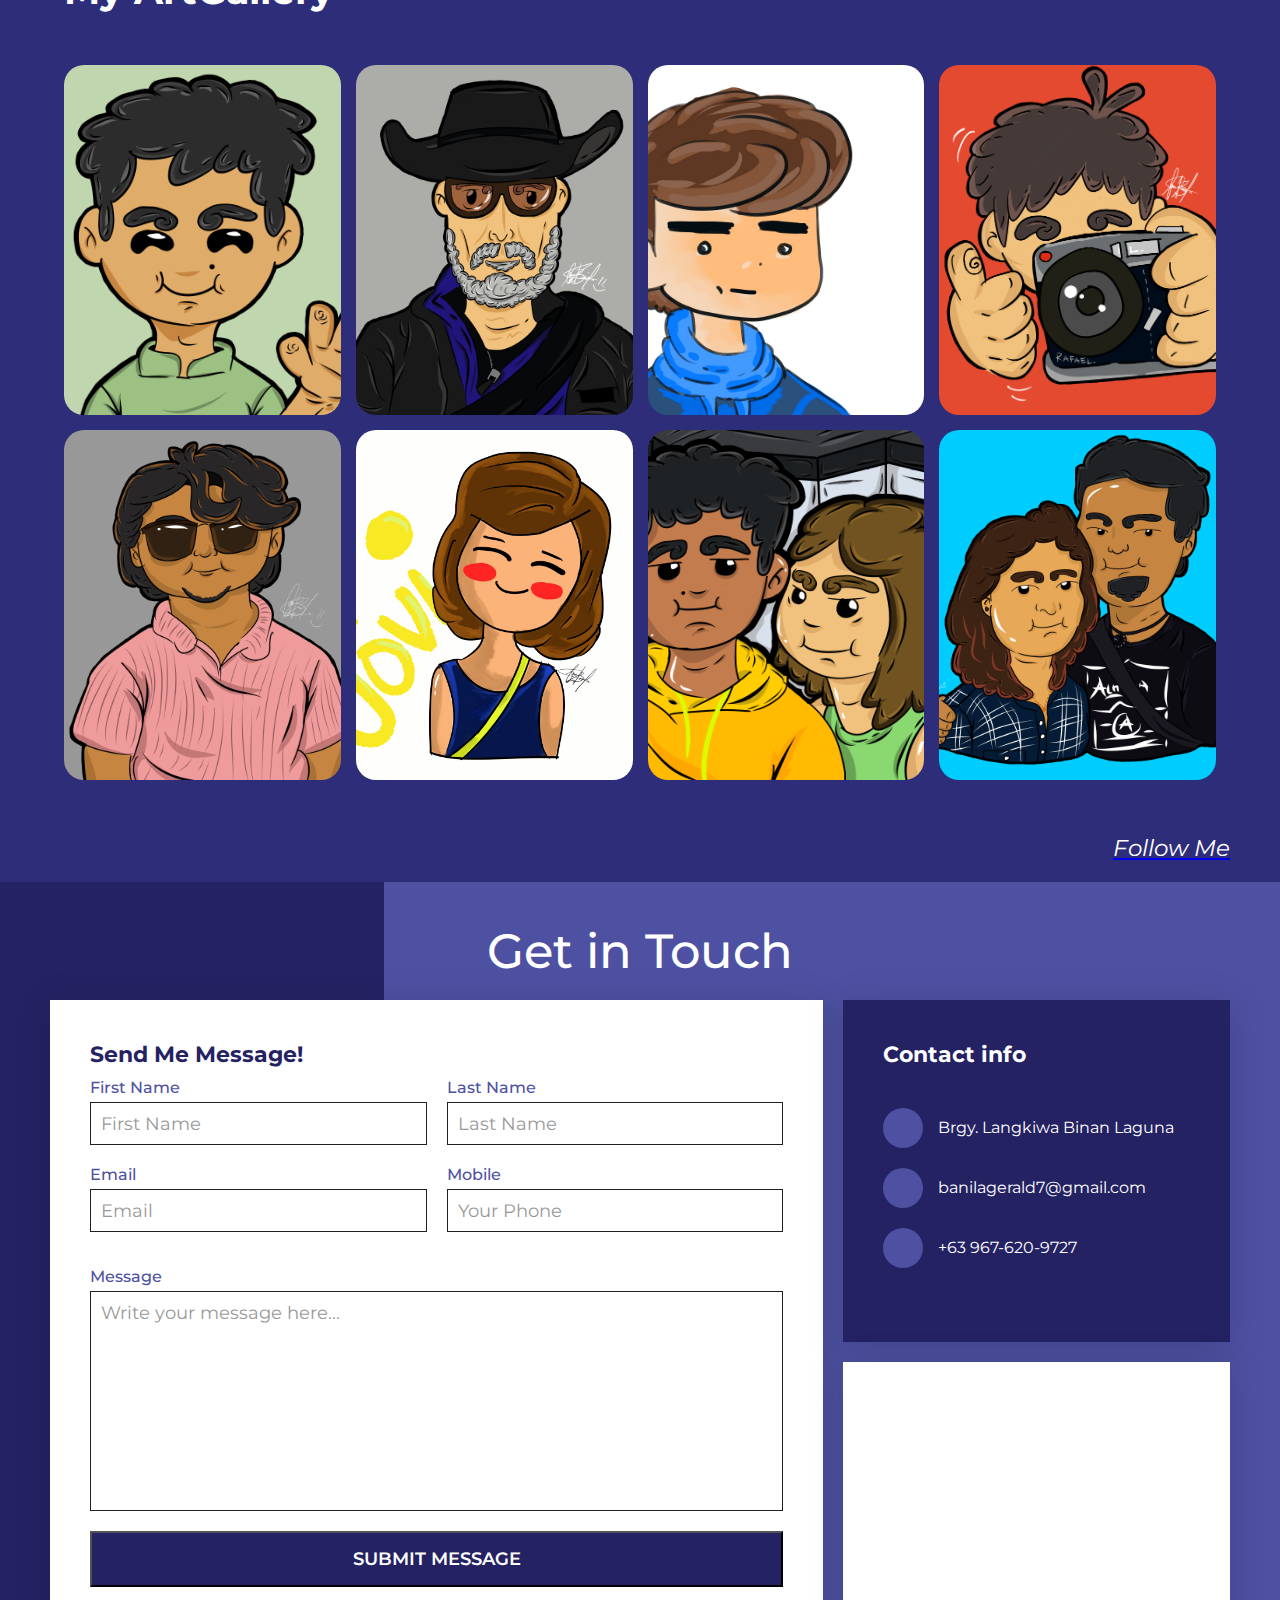
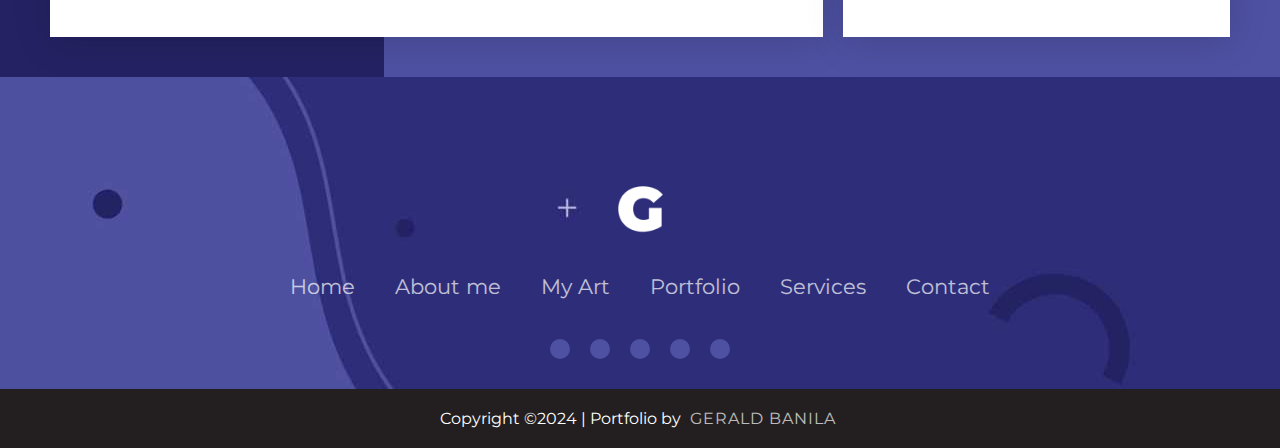
==== commit f2bf4f53: "Add files via upload" ====
--- a/index.html
+++ b/index.html
@@ -79,11 +79,12 @@
 
         <div id="homelink" class="secondhead">
             <div class="secondheadpic">
-                <img src="img/IMG_2000.jpg" alt="Gerald Pogi" class="hover-image">
+                <img src="img/IMG_2000.webp" alt="Gerald Pogi" class="hover-image">
             </div>
             <div class="secondheadtext">
                 <h2>Gerald Banila</h2>
                 <p>Hello, I'm Gerald B. Banila, a graduate of PUP Binan and a passionate web developer. I have a strong affinity for art, which I believe greatly influences my approach to web design and development. My career journey began as a web developer, where I immersed myself in the intricacies of the development side, learning and growing with each project. Now, my career goal is to transition into the role of a Project Manager, with the aim of leading and coordinating teams and projects to ensure client satisfaction. My journey from a web developer to a prospective Project Manager has been an exciting and educational one, and I look forward to continuing to expand my skill set in the field.</p>
+                <button onclick="openPDF()" class="myresume">View My CV</button>
             </div>
         </div>
 
@@ -677,7 +678,6 @@
                 <p>Copyright &copy;2024 | Portfolio by <span class="designer">Gerald Banila</span></p>
             </div>
         </footer>
-
     </div>
 </body>
 <script>
@@ -752,5 +752,12 @@
                 input.value = "";
             });
         }
+    // My CV
+    function openPDF() {
+        // Path to your PDF file
+        const pdfUrl = 'img/BanilaGerald-MyCV.pdf';
+        // Open the PDF in a new tab
+        window.open(pdfUrl, '_blank');
+    }
 </script>
 </html>--- a/style.css
+++ b/style.css
@@ -412,8 +412,28 @@
 }
 
 .secondheadpic:hover .hover-image {
-  content: url('img/Hover-img.jpg'); /* Replace with the path to the second image */
+  content: url('img/Hover-img.webp'); /* Replace with the path to the second image */
   transition: ease all 300ms; /* Smooth transition effect */
+}
+
+/*CV Button*/
+
+button.myresume {
+  font-size: 18px !important;
+  text-transform: uppercase;
+  font-weight: 600;
+  cursor: pointer;
+  box-shadow: rgba(0, 0, 0, 0.35) 0px 5px 15px;
+  background: transparent;
+  border: solid 2px #ffffff;
+  color: #ffffff;
+  padding: 20px 50px;
+  margin-top: 30px;
+}
+
+button.myresume:hover {
+  background: #fff;
+  color: #242263;
 }
 
 /*** Responsive Styles Smartphone Only ***/
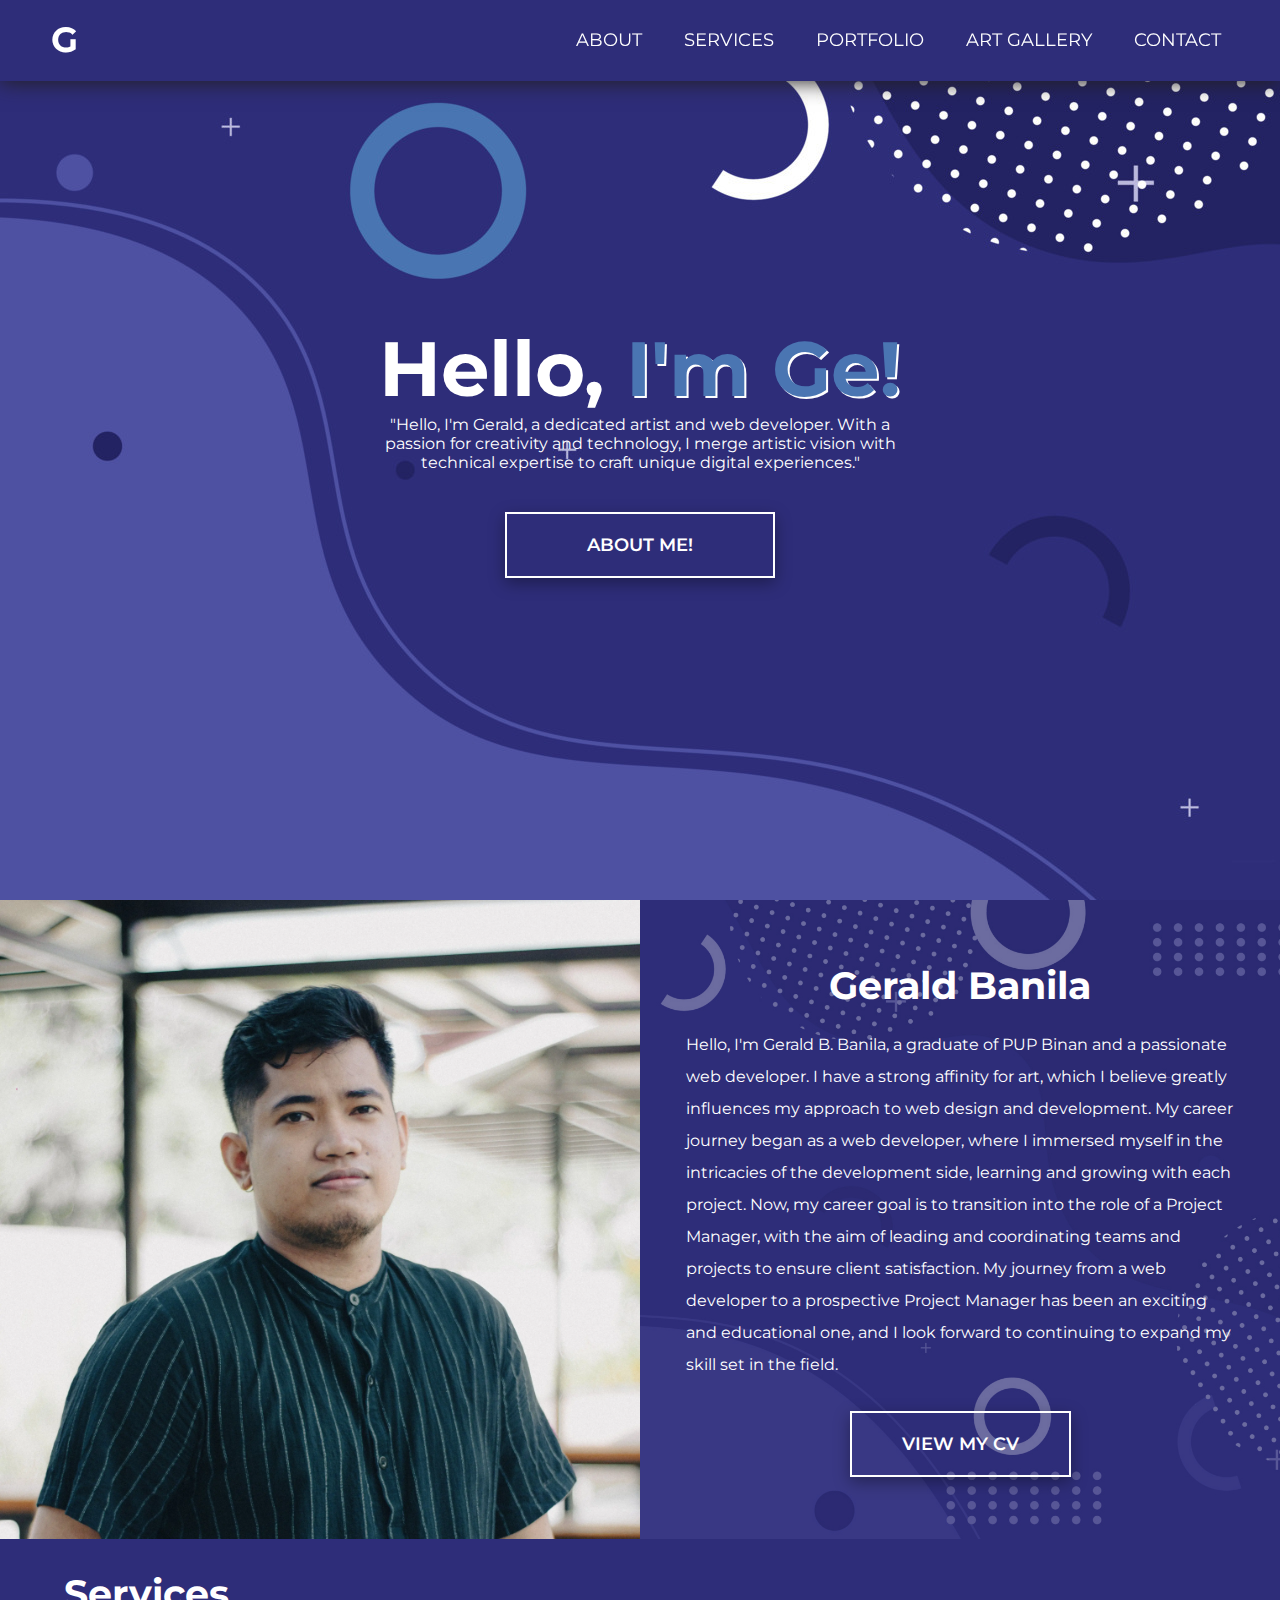
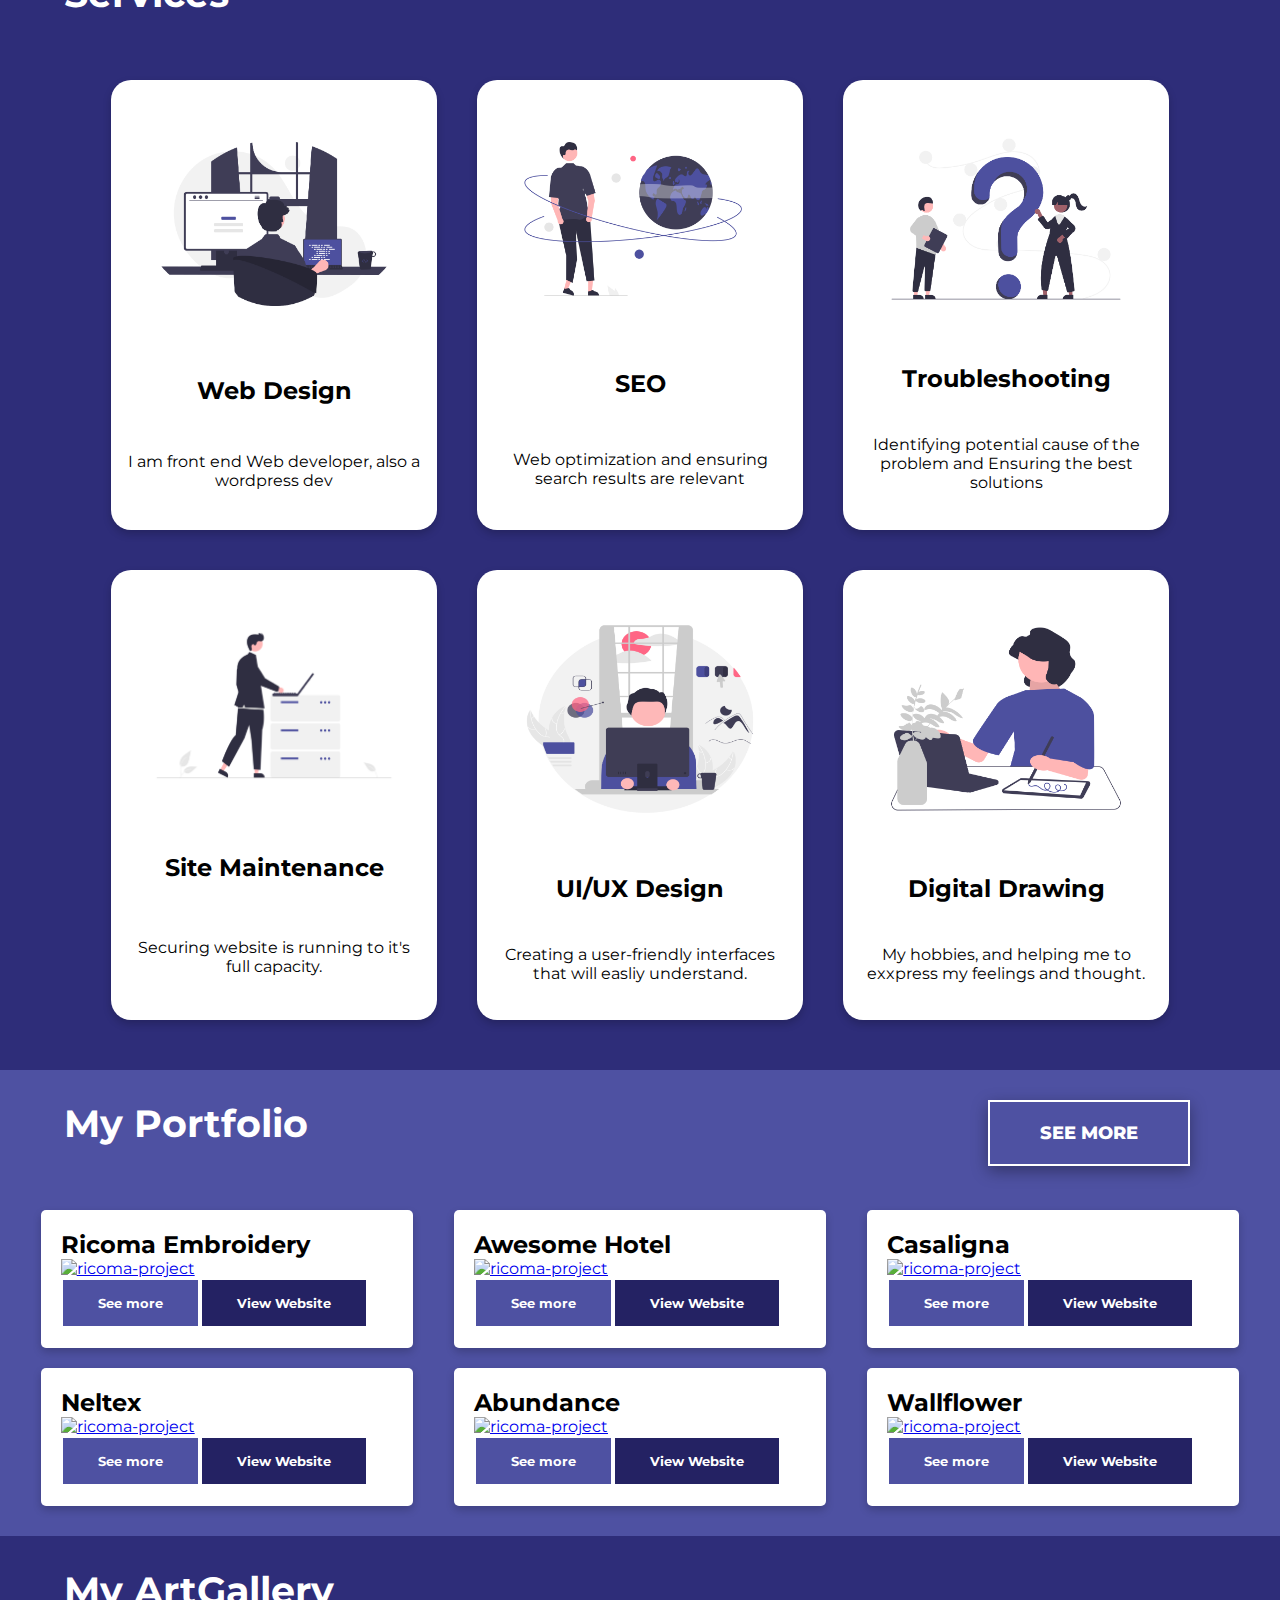
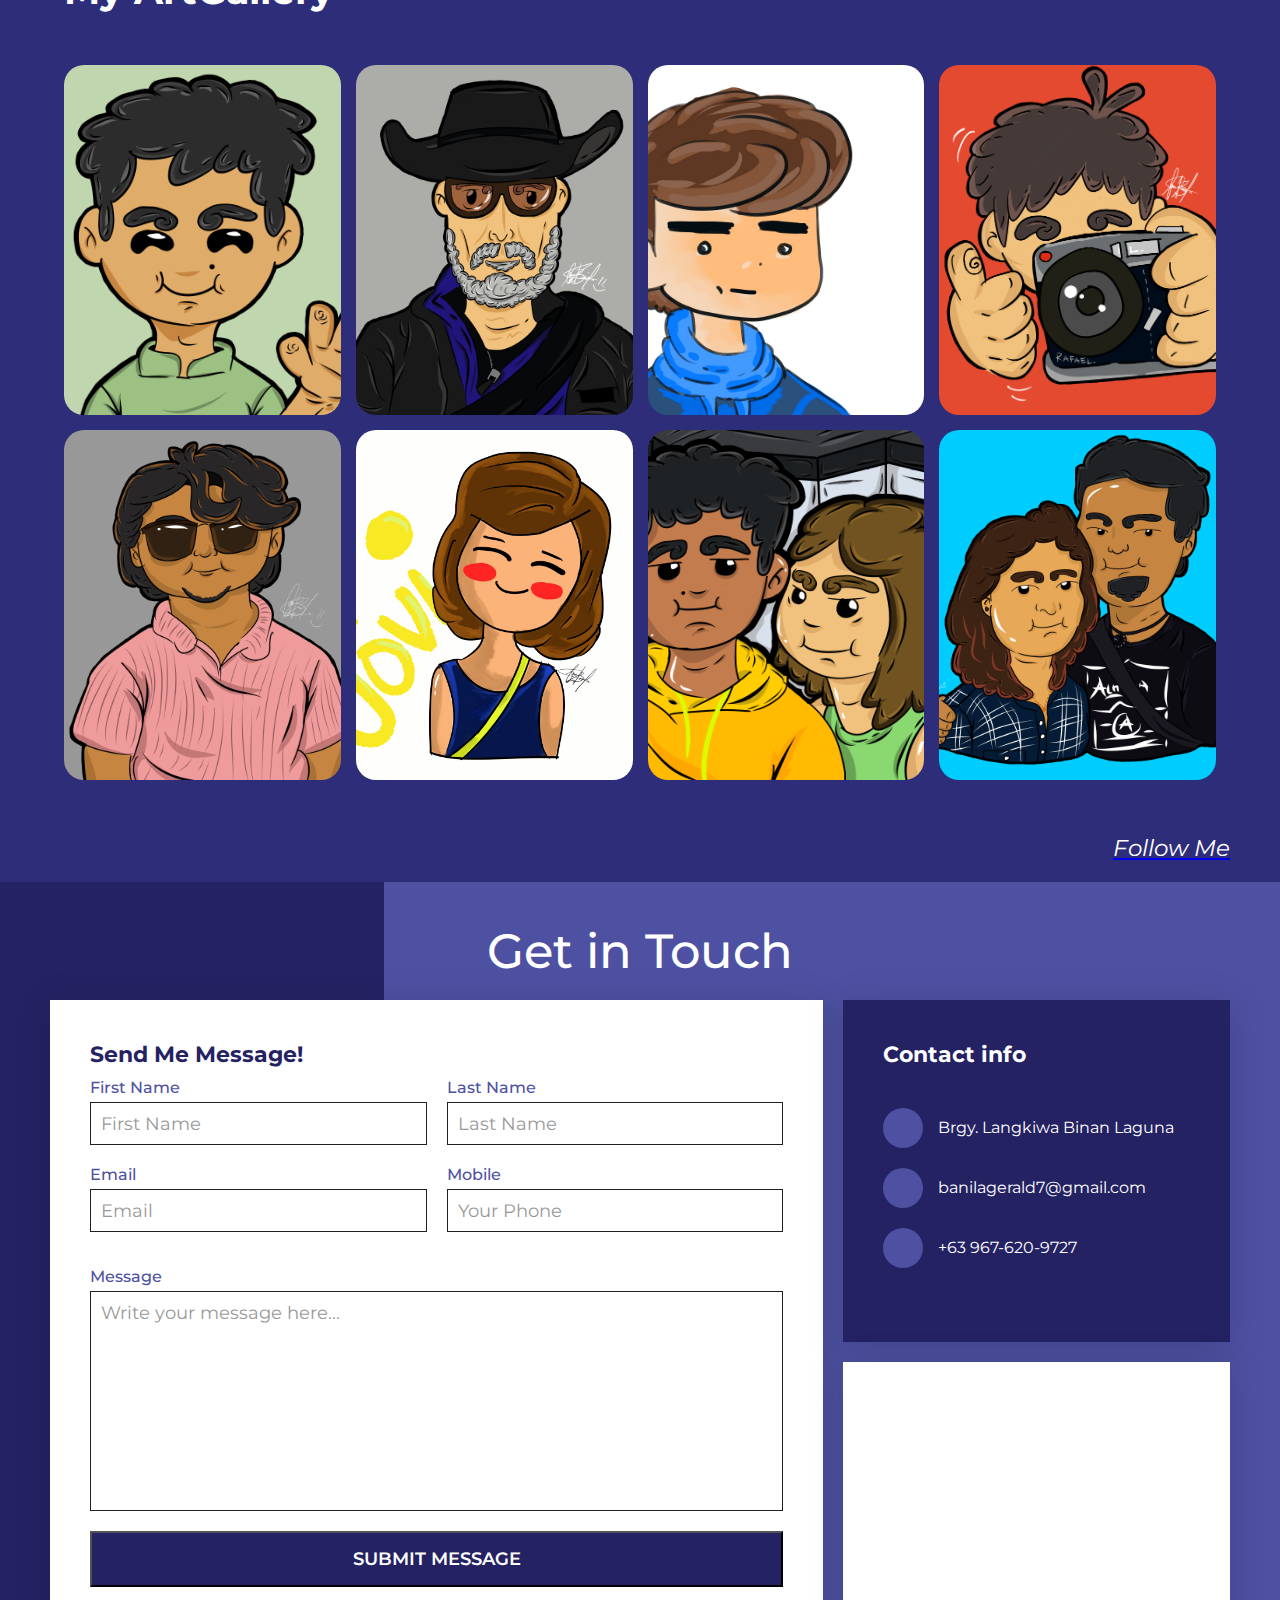
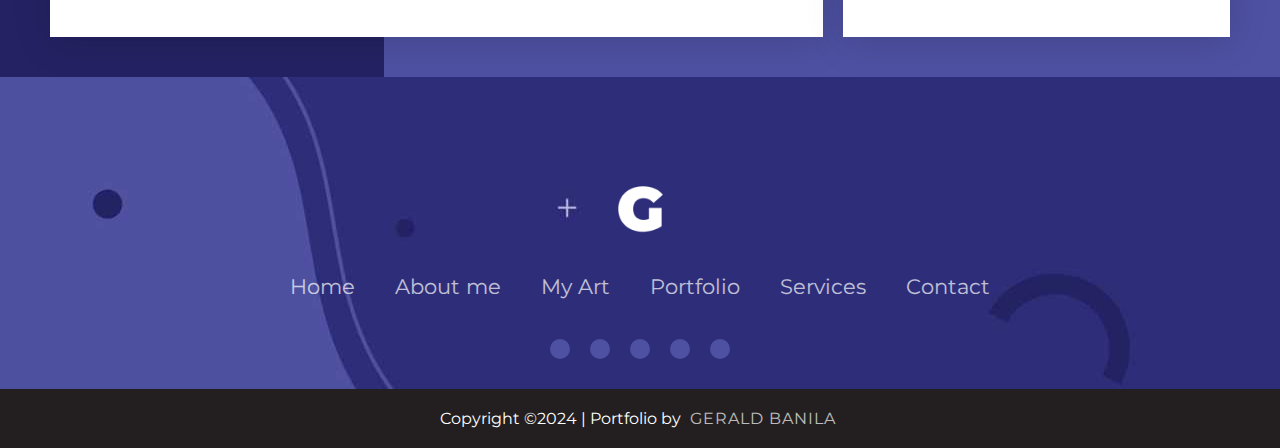
==== commit 0e915e29: "Add files via upload" ====
--- a/index.html
+++ b/index.html
@@ -294,13 +294,42 @@
             </div>
     
             <div class="portfolio-item">
-                <h2>Nexplay</h2>
-                <p>Nexplay is a leading entertainment company specializing in influencer marketing, content creation, and esports. The platform connects brands with top-tier esports teams and gaming influencers to create engaging and innovative marketing campaigns. Nexplay offers a variety of solutions, including managed influencer marketing, a tech-driven influencer platform called Kol-lab, esports management, and content production services.</p>
+                <h2>Neltex</h2>
+                <p>Neltex Development Co., Inc., founded in 1957, is the Philippines' leading PVC pipe manufacturer, offering innovative and high-quality piping and building solutions to support nation-building and improve lives.</p>
     
                 <div class="project-page">
                     <div class="col-proj">
-                        <a href="https://nexplay.gg/" target="_blank">
-                            <img src="img/nexplay.png" alt="ricoma-project">
+                        <a href="https://neltexdev.wpengine.com/" target="_blank">
+                            <img src="img/Neltex.png" alt="ricoma-project">
+                        </a>
+                    </div>
+                    <div class="col-text">
+                        <div class="portfolio-icon">
+                            <i class="fa-brands fa-wordpress"><span> :Wordpress CMS</span></i>
+                            <i class="fa-regular fa-file-code"><span> :Divi Builder</span></i>
+                            <i class="fa-solid fa-laptop-code"><span style="font-weight: normal;"> :PHP </span></i>
+                            <i class="fa-regular fa-calendar"><span> :2024 | On Going Project</span></i>
+                            <i class="fa-regular fa-building"><span> :Carl Ocab Digital Marketing</span></i>
+                        </div>
+    
+                        <div class="prj-section">
+                            <button class="prtf-btn" >See more</button>
+                            <a href="https://neltexdev.wpengine.com/" target="_blank"><button class="prtf-btn vw-web" >View Website</button></a>
+                        </div>
+    
+                    </div>
+                </div>
+    
+            </div>
+    
+            <div class="portfolio-item">
+                <h2>Abundance</h2>
+                <p>Abundance NZ is a financial consulting website that helps individuals discover their deeper motivations and align their financial goals accordingly. The site offers various programs and personalized consultations to elevate financial success by uncovering each client's unique purpose. They provide tools and strategies for personal finance, goal planning, and accountability to foster long-term financial health and empowerment.</p>
+    
+                <div class="project-page">
+                    <div class="col-proj">
+                        <a href="https://abundancenz.co/" target="_blank">
+                            <img src="img/Abundance.co.png" alt="ricoma-project">
                         </a>
                     </div>
                     <div class="col-text">
@@ -309,12 +338,12 @@
                             <i class="fa-regular fa-file-code"><span> :Divi Builder</span></i>
                             <i class="fa-solid fa-laptop-code"><span style="font-weight: normal;"> :PHP </span></i>
                             <i class="fa-regular fa-calendar"><span> :2023</span></i>
-                            <i class="fa-regular fa-building"><span> :Carl Ocab Digital Marketing</span></i>
+                            <i class="fa-regular fa-building"><span> :Social By Ceb</span></i>
                         </div>
     
                         <div class="prj-section">
                             <button class="prtf-btn" >See more</button>
-                            <a href="https://nexplay.gg/" target="_blank"><button class="prtf-btn vw-web" >View Website</button></a>
+                            <a href="https://abundancenz.co/" target="_blank"><button class="prtf-btn vw-web" >View Website</button></a>
                         </div>
     
                     </div>
@@ -323,13 +352,13 @@
             </div>
     
             <div class="portfolio-item">
-                <h2>Abundance</h2>
-                <p>Abundance NZ is a financial consulting website that helps individuals discover their deeper motivations and align their financial goals accordingly. The site offers various programs and personalized consultations to elevate financial success by uncovering each client's unique purpose. They provide tools and strategies for personal finance, goal planning, and accountability to foster long-term financial health and empowerment.</p>
+                <h2>Wallflower</h2>
+                <p>wflower.co is an online flower shop that offers a variety of fresh, preserved, and dried flower arrangements for various occasions. They provide same-day delivery services in Singapore and specialize in custom floral designs, gift hampers, and unique bouquets.</p>
     
                 <div class="project-page">
                     <div class="col-proj">
-                        <a href="https://abundancenz.co/" target="_blank">
-                            <img src="img/Abundance.png" alt="ricoma-project">
+                        <a href="https://wflower.co/" target="_blank">
+                            <img src="img/wflower.png" alt="ricoma-project">
                         </a>
                     </div>
                     <div class="col-text">
@@ -337,36 +366,7 @@
                             <i class="fa-brands fa-wordpress"><span> :Wordpress CMS</span></i>
                             <i class="fa-regular fa-file-code"><span> :Divi Builder</span></i>
                             <i class="fa-solid fa-laptop-code"><span style="font-weight: normal;"> :PHP </span></i>
-                            <i class="fa-regular fa-calendar"><span> :2024</span></i>
-                            <i class="fa-regular fa-building"><span> :Social By Ceb</span></i>
-                        </div>
-    
-                        <div class="prj-section">
-                            <button class="prtf-btn" >See more</button>
-                            <a href="https://abundancenz.co/" target="_blank"><button class="prtf-btn vw-web" >View Website</button></a>
-                        </div>
-    
-                    </div>
-                </div>
-    
-            </div>
-    
-            <div class="portfolio-item">
-                <h2>Wallflower</h2>
-                <p>wflower.co is an online flower shop that offers a variety of fresh, preserved, and dried flower arrangements for various occasions. They provide same-day delivery services in Singapore and specialize in custom floral designs, gift hampers, and unique bouquets.</p>
-    
-                <div class="project-page">
-                    <div class="col-proj">
-                        <a href="https://wflower.co/" target="_blank">
-                            <img src="img/wflower.png" alt="ricoma-project">
-                        </a>
-                    </div>
-                    <div class="col-text">
-                        <div class="portfolio-icon">
-                            <i class="fa-brands fa-wordpress"><span> :Wordpress CMS</span></i>
-                            <i class="fa-regular fa-file-code"><span> :Divi Builder</span></i>
-                            <i class="fa-solid fa-laptop-code"><span style="font-weight: normal;"> :PHP </span></i>
-                            <i class="fa-regular fa-calendar"><span> :2024</span></i>
+                            <i class="fa-regular fa-calendar"><span> :2024 | Site Down for Maintenance</span></i>
                             <i class="fa-regular fa-building"><span> :Social By Ceb</span></i>
                         </div>
     
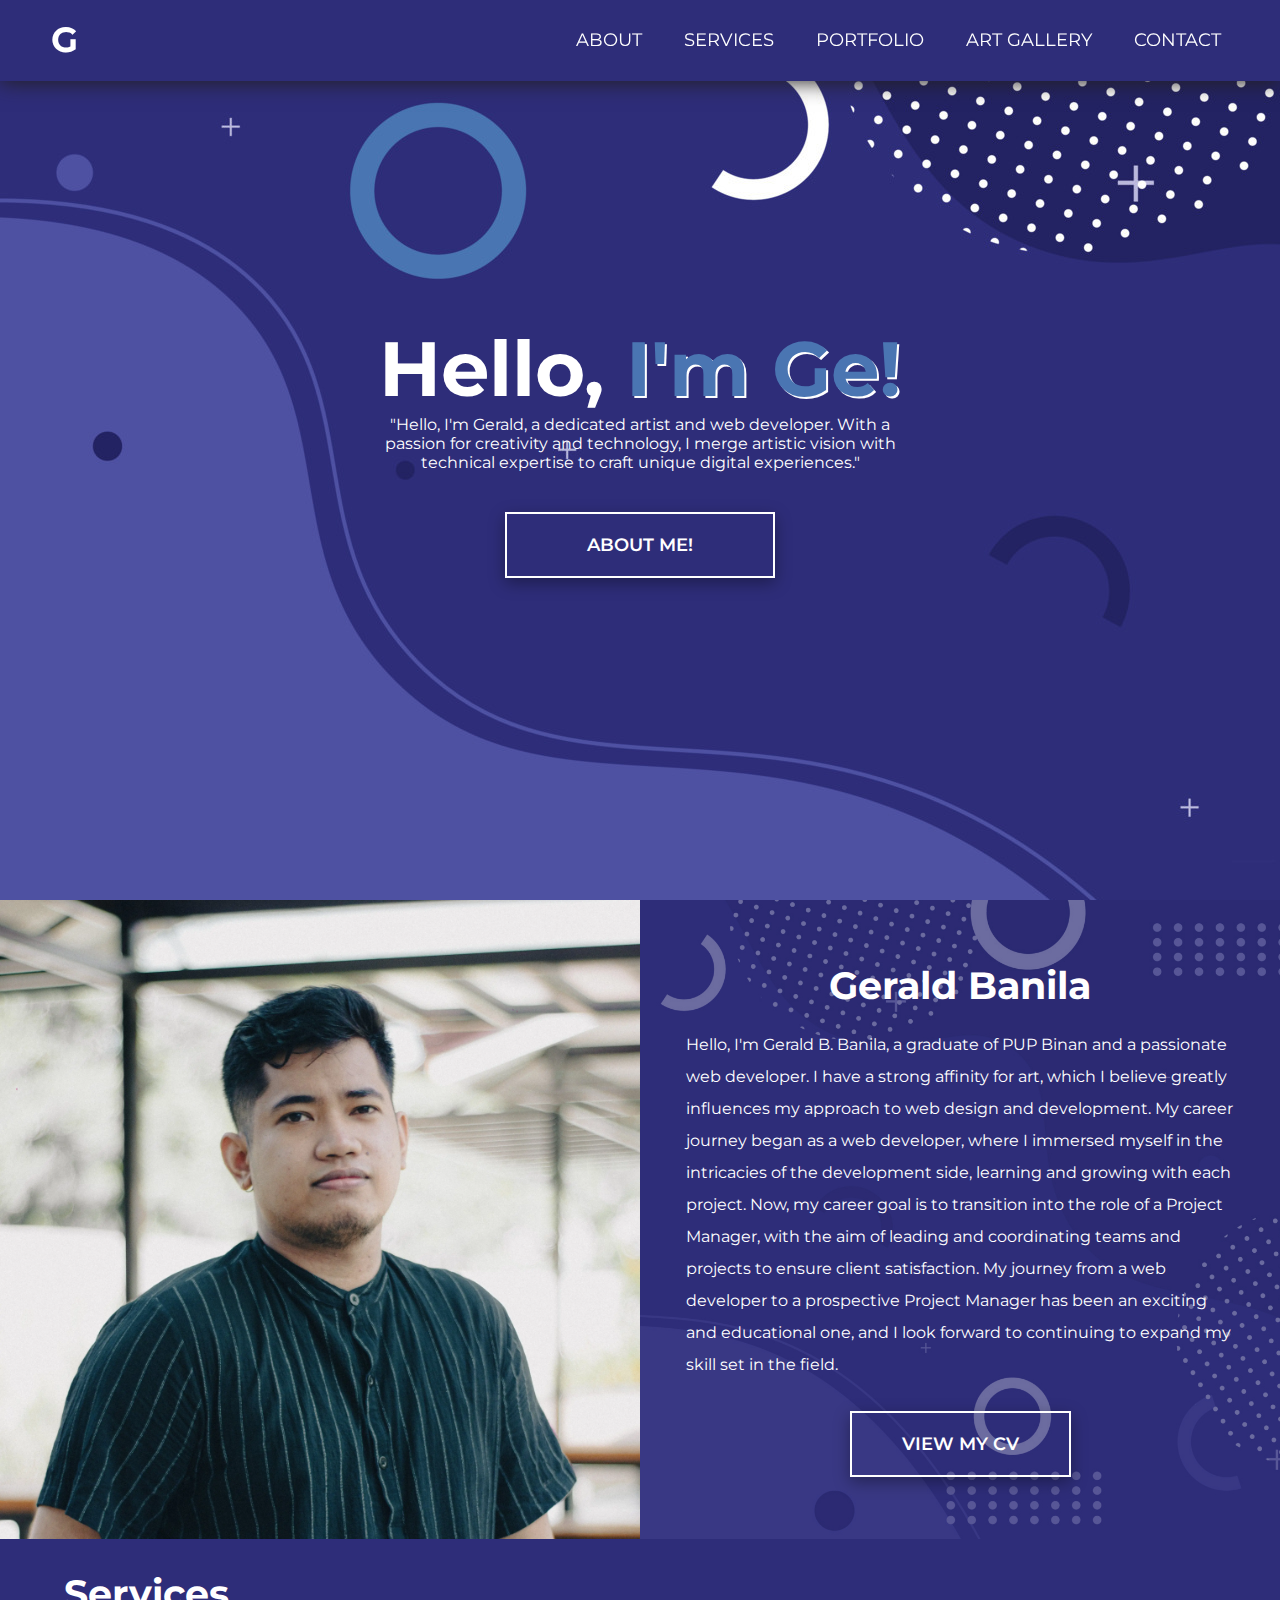
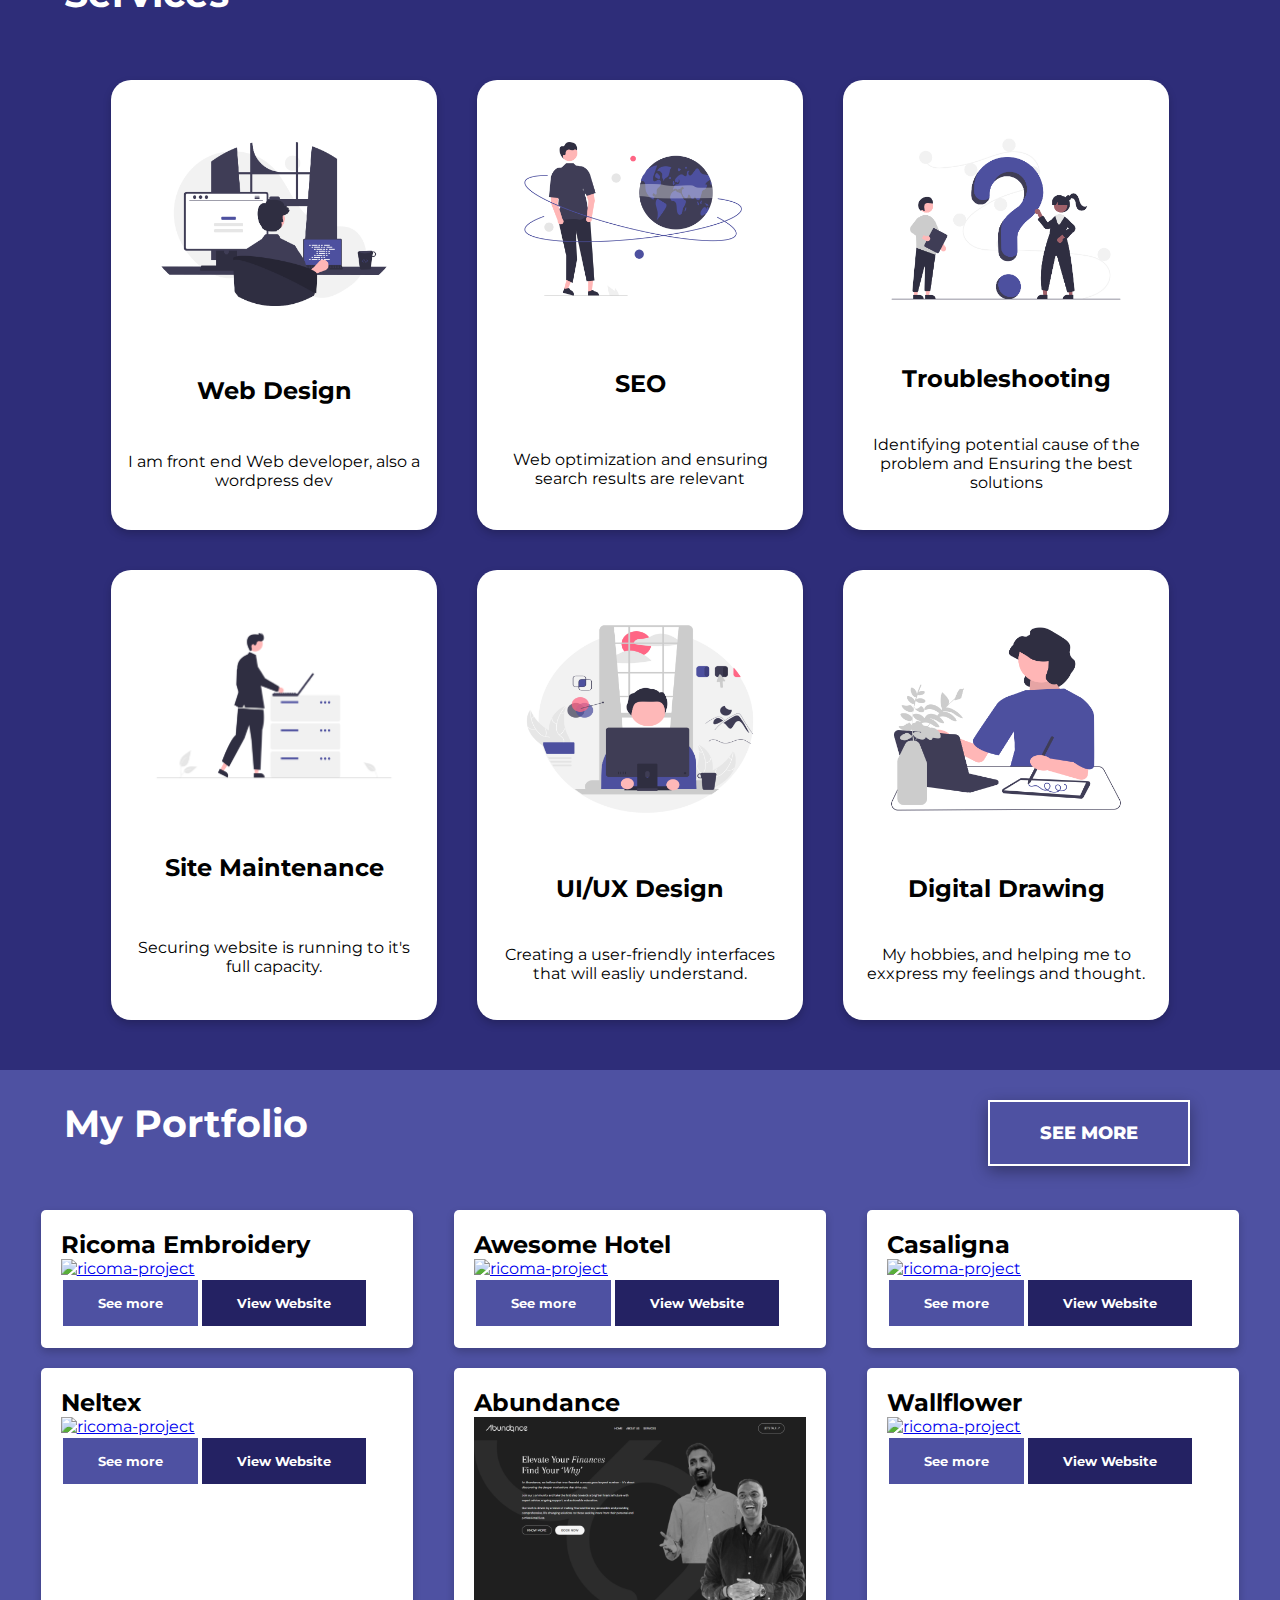
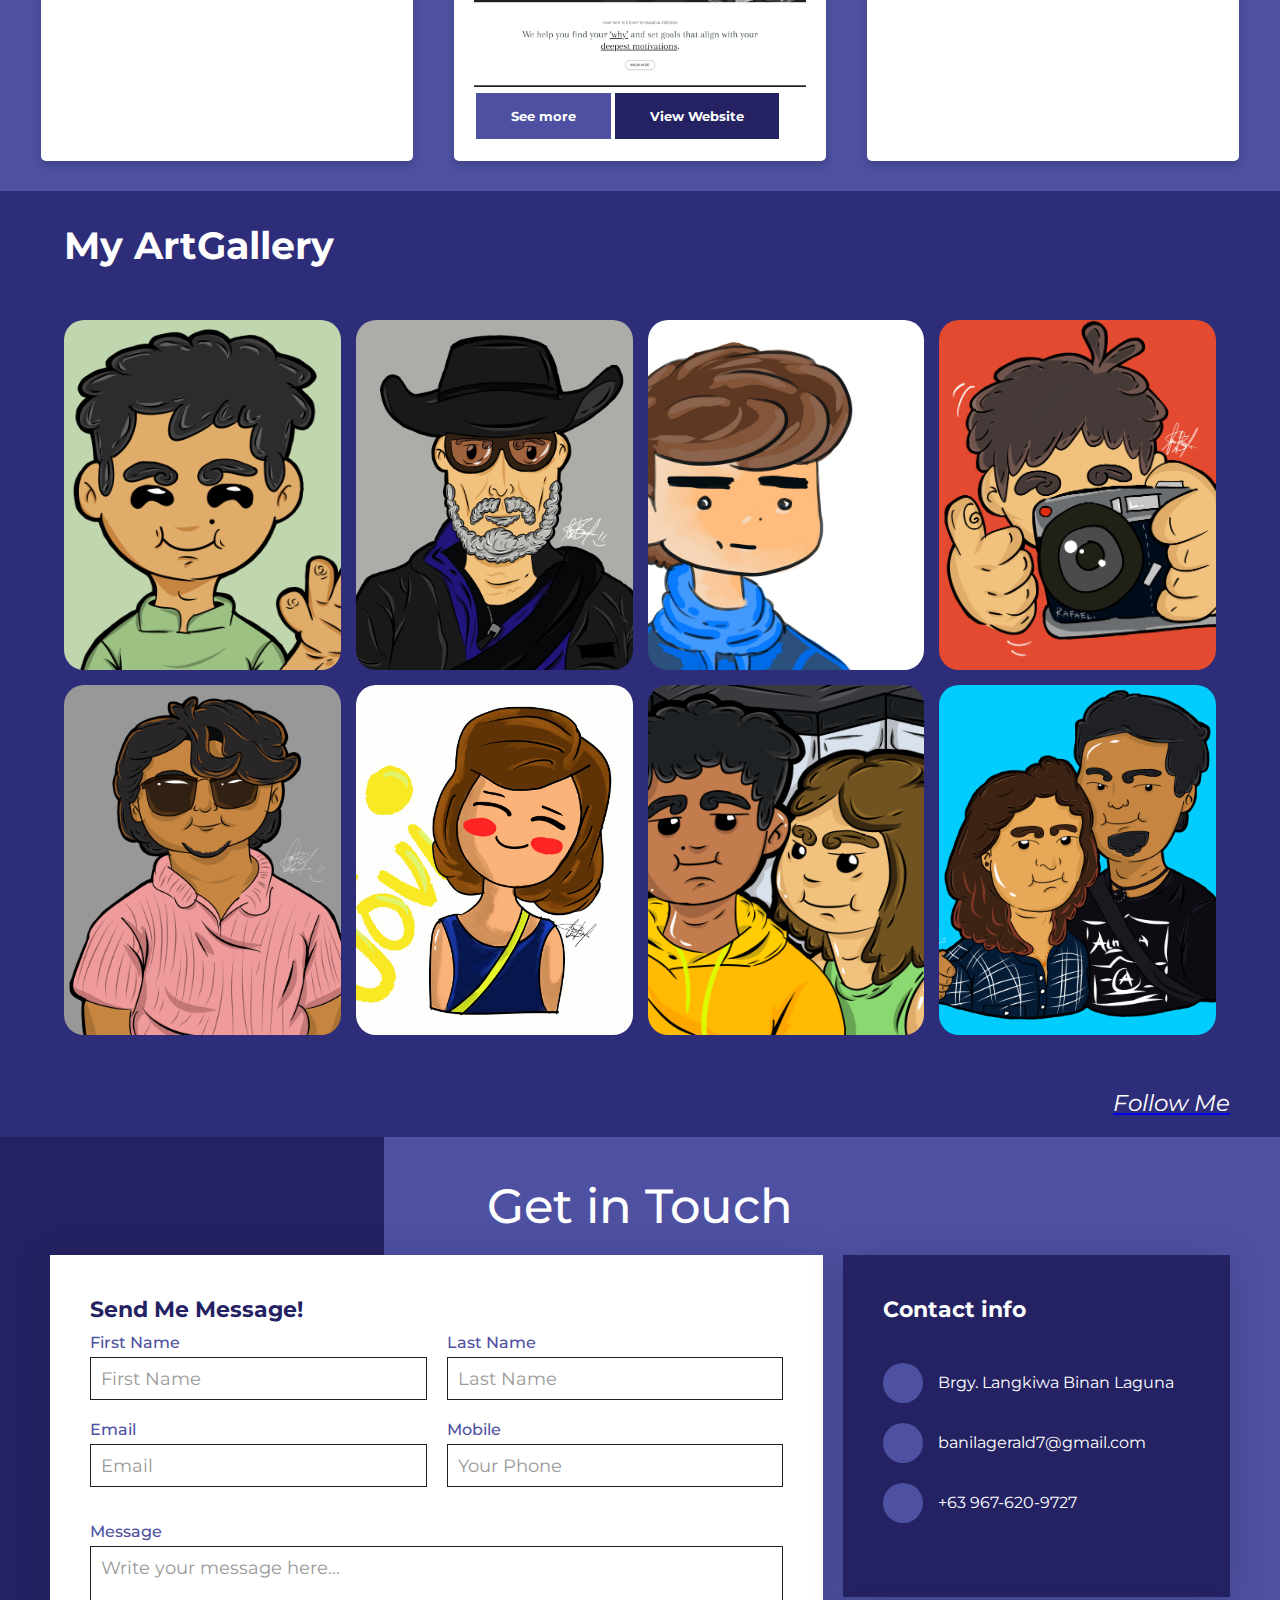
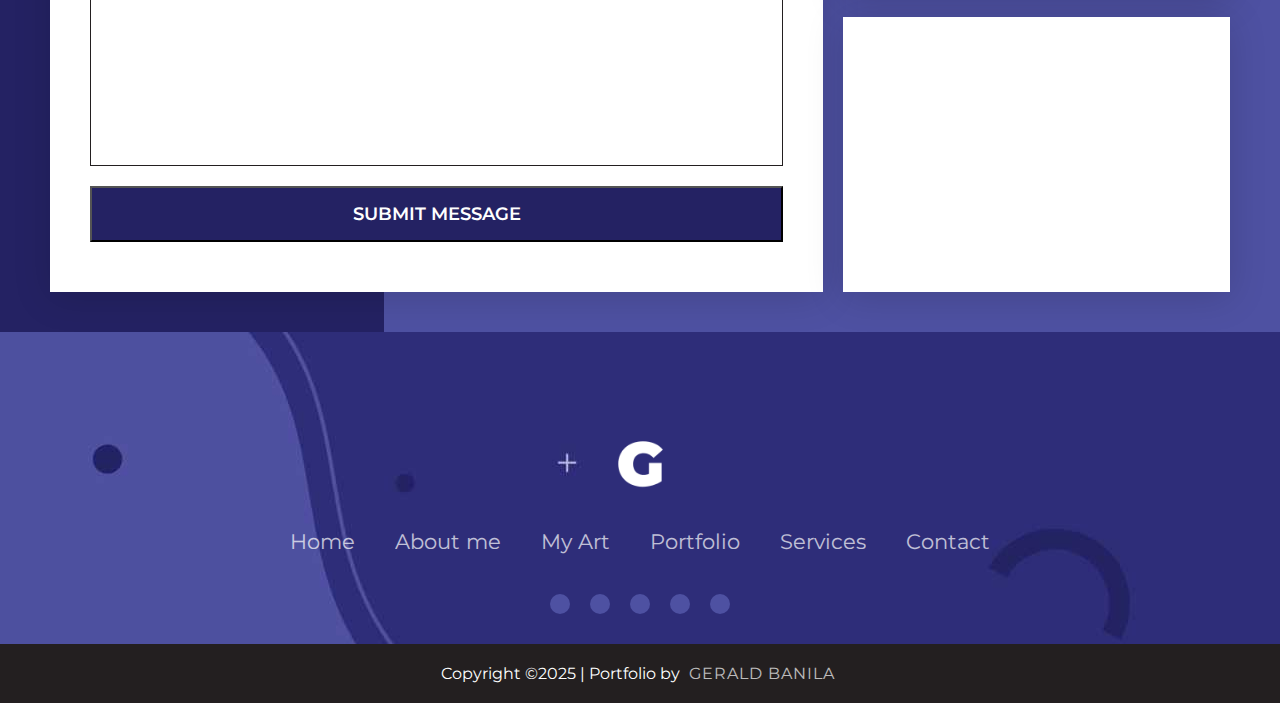
==== commit 55ea999b: "Add files via upload" ====
--- a/index.html
+++ b/index.html
@@ -675,7 +675,7 @@
                 </div>
             </div>
             <div class="footerbottom">
-                <p>Copyright &copy;2024 | Portfolio by <span class="designer">Gerald Banila</span></p>
+                <p>Copyright &copy;2025 | Portfolio by <span class="designer">Gerald Banila</span></p>
             </div>
         </footer>
     </div>
@@ -755,7 +755,7 @@
     // My CV
     function openPDF() {
         // Path to your PDF file
-        const pdfUrl = 'img/BanilaGerald-MyCV.pdf';
+        const pdfUrl = 'img/BanilaGerald.pdf';
         // Open the PDF in a new tab
         window.open(pdfUrl, '_blank');
     }
--- a/style.css
+++ b/style.css
@@ -414,6 +414,13 @@
 .secondheadpic:hover .hover-image {
   content: url('img/Hover-img.webp'); /* Replace with the path to the second image */
   transition: ease all 300ms; /* Smooth transition effect */
+}
+
+@media (max-width:980px) {
+  .secondheadtext {
+      height: auto !important;
+      padding: 50px 20px !important;
+  }
 }
 
 /*CV Button*/
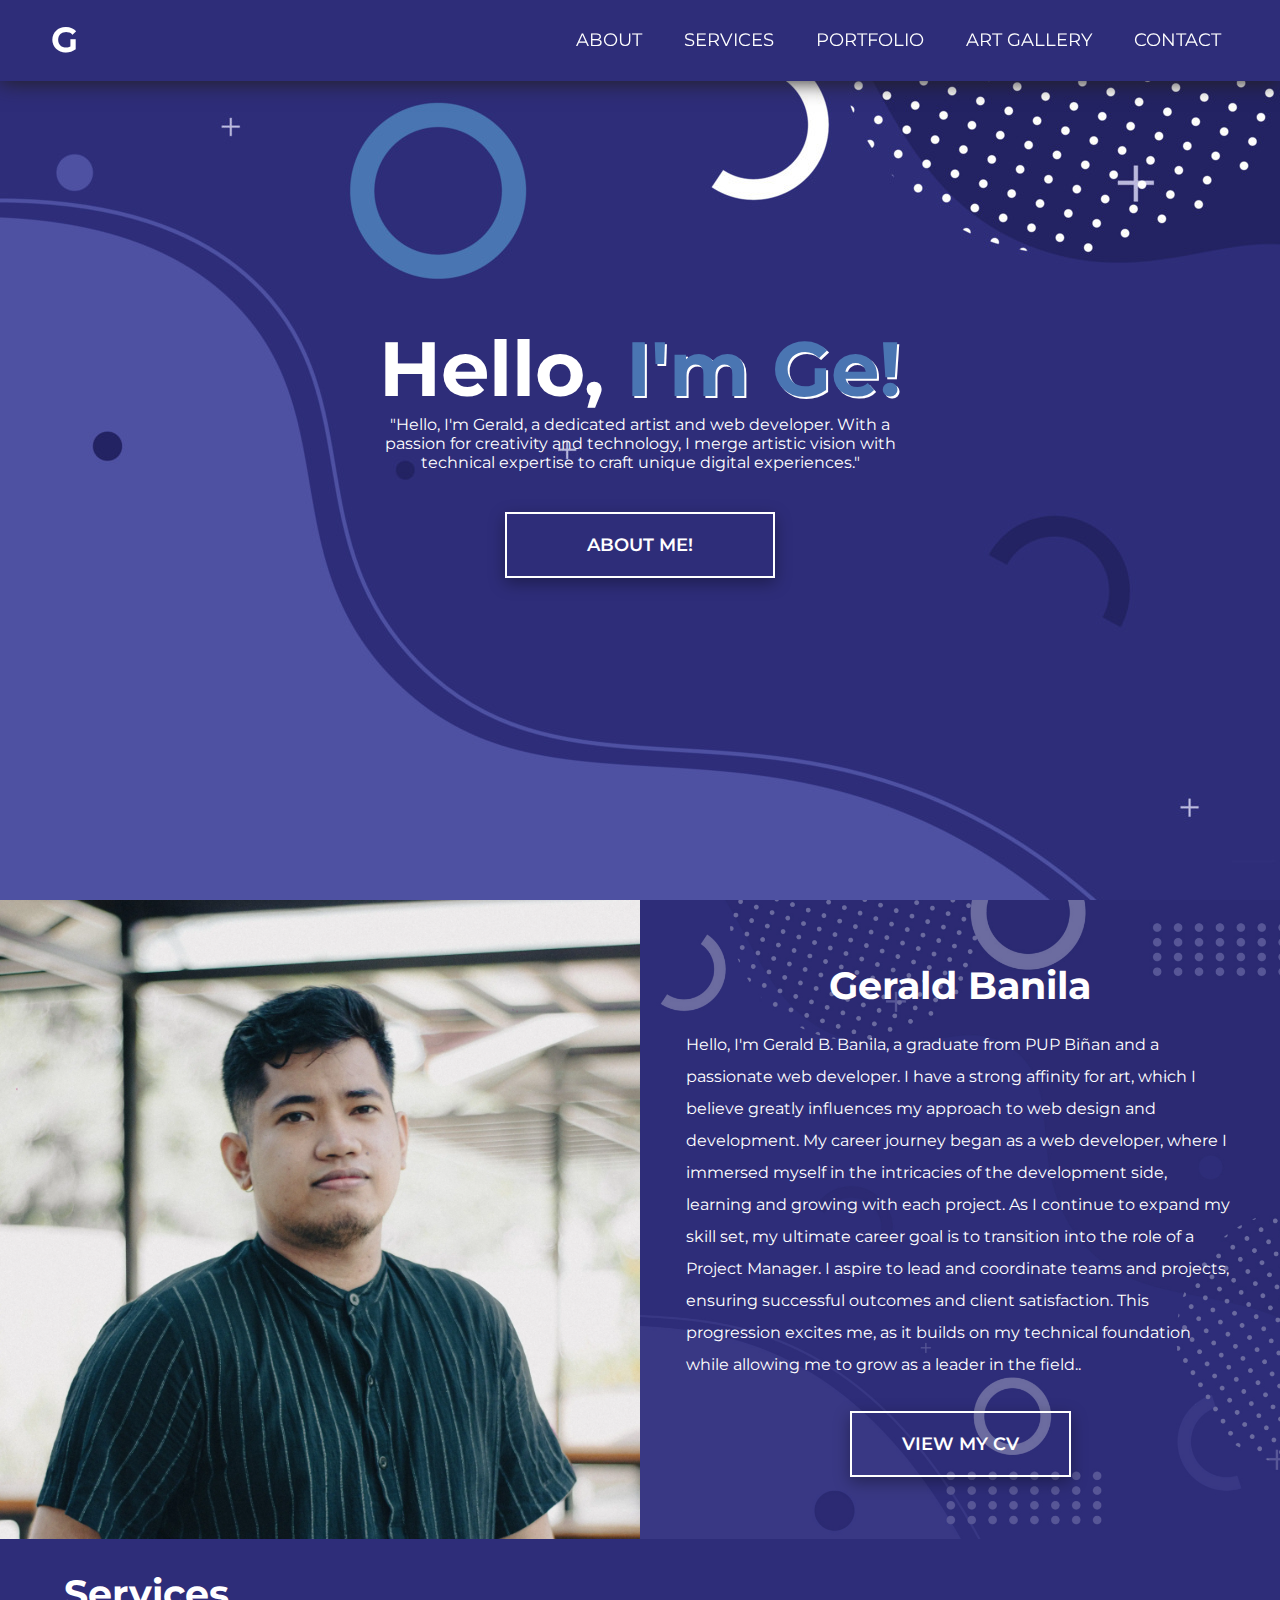
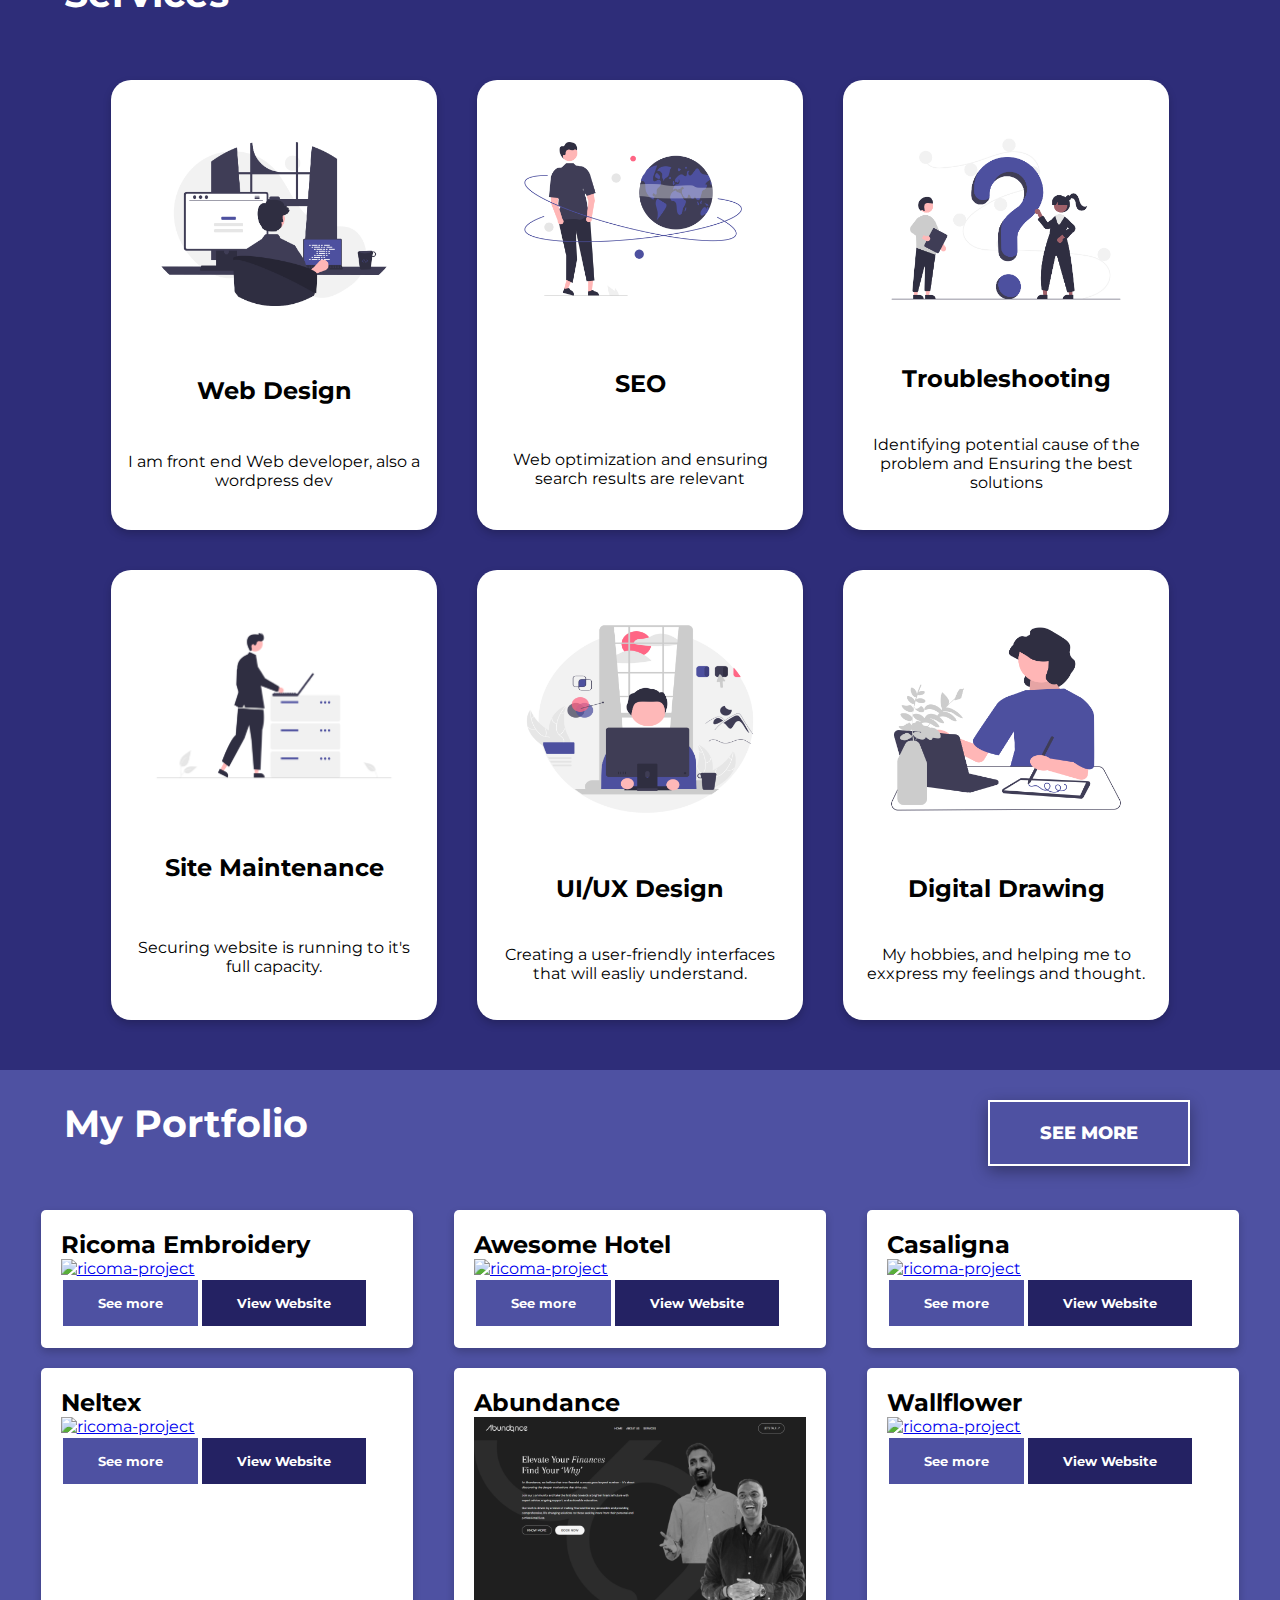
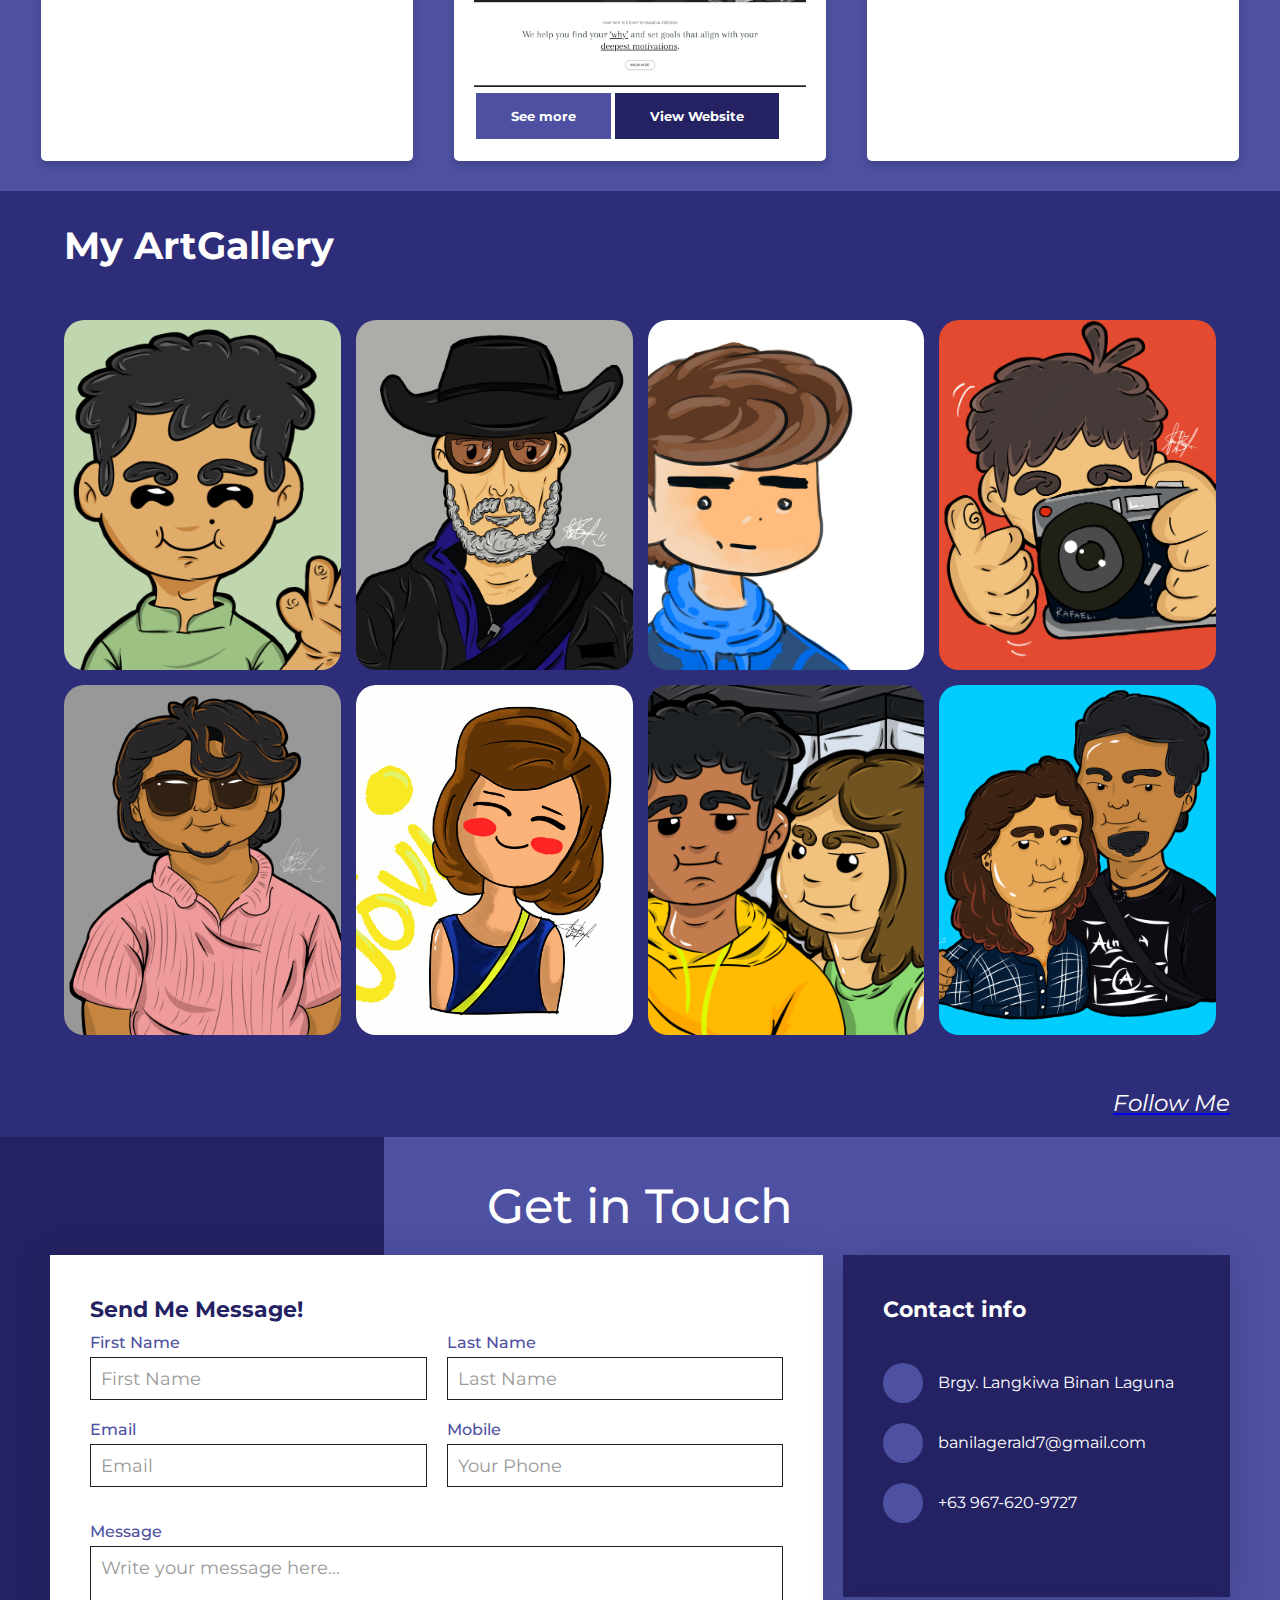
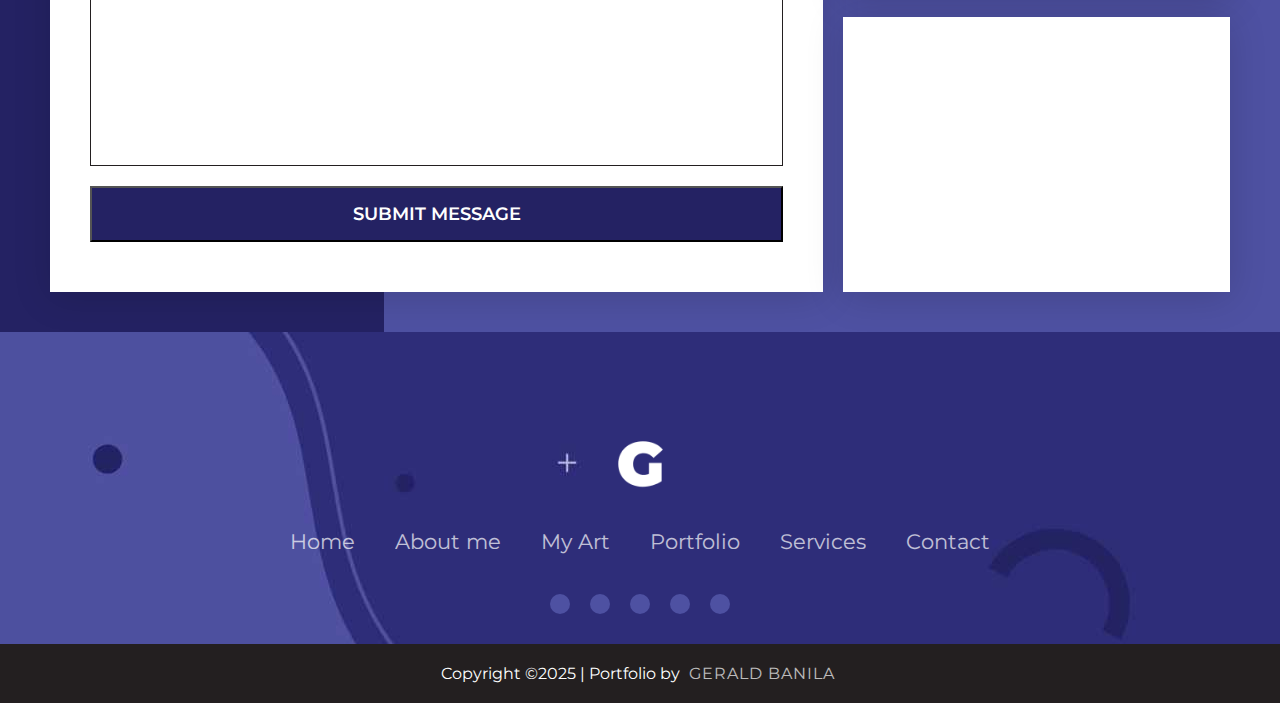
==== commit 23f677e3: "Add files via upload" ====
--- a/index.html
+++ b/index.html
@@ -83,7 +83,7 @@
             </div>
             <div class="secondheadtext">
                 <h2>Gerald Banila</h2>
-                <p>Hello, I'm Gerald B. Banila, a graduate of PUP Binan and a passionate web developer. I have a strong affinity for art, which I believe greatly influences my approach to web design and development. My career journey began as a web developer, where I immersed myself in the intricacies of the development side, learning and growing with each project. Now, my career goal is to transition into the role of a Project Manager, with the aim of leading and coordinating teams and projects to ensure client satisfaction. My journey from a web developer to a prospective Project Manager has been an exciting and educational one, and I look forward to continuing to expand my skill set in the field.</p>
+                <p>Hello, I'm Gerald B. Banila, a graduate from PUP Biñan and a passionate web developer. I have a strong affinity for art, which I believe greatly influences my approach to web design and development. My career journey began as a web developer, where I immersed myself in the intricacies of the development side, learning and growing with each project. As I continue to expand my skill set, my ultimate career goal is to transition into the role of a Project Manager. I aspire to lead and coordinate teams and projects, ensuring successful outcomes and client satisfaction. This progression excites me, as it builds on my technical foundation while allowing me to grow as a leader in the field..</p>
                 <button onclick="openPDF()" class="myresume">View My CV</button>
             </div>
         </div>
